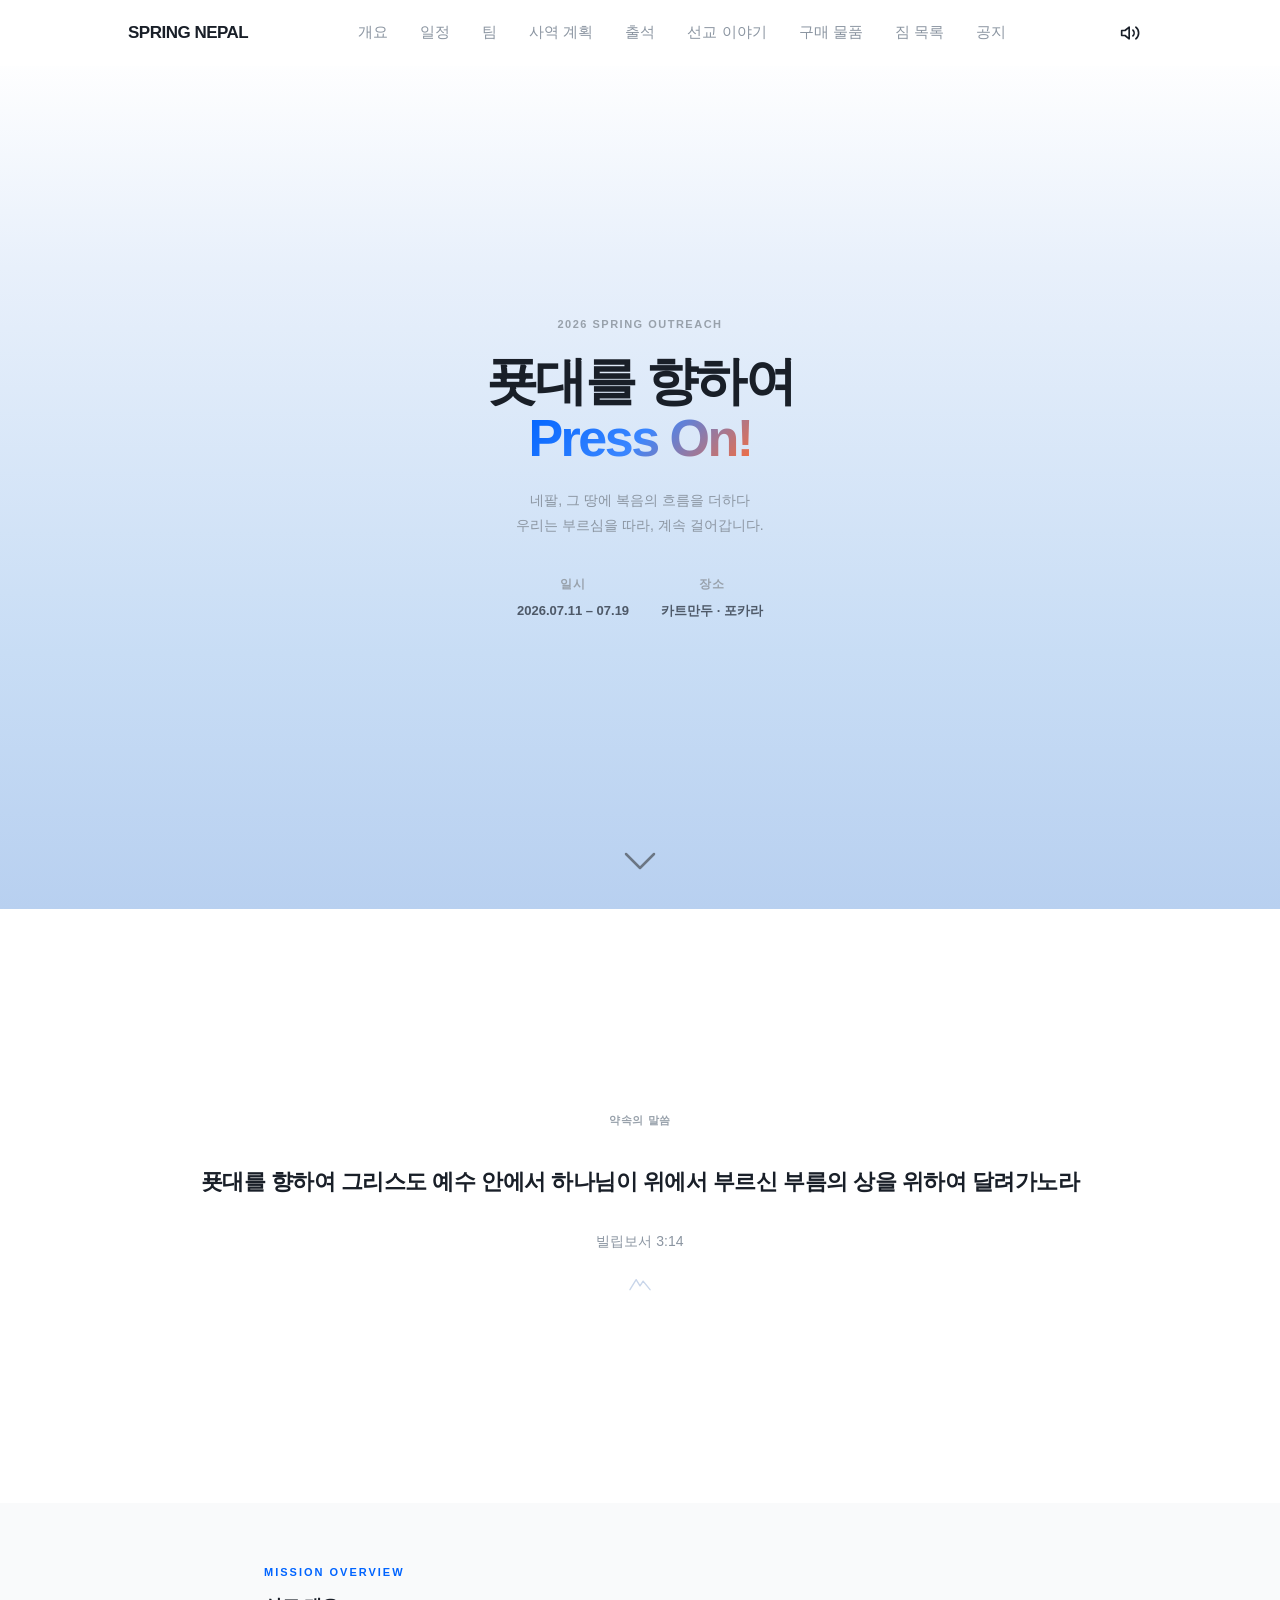
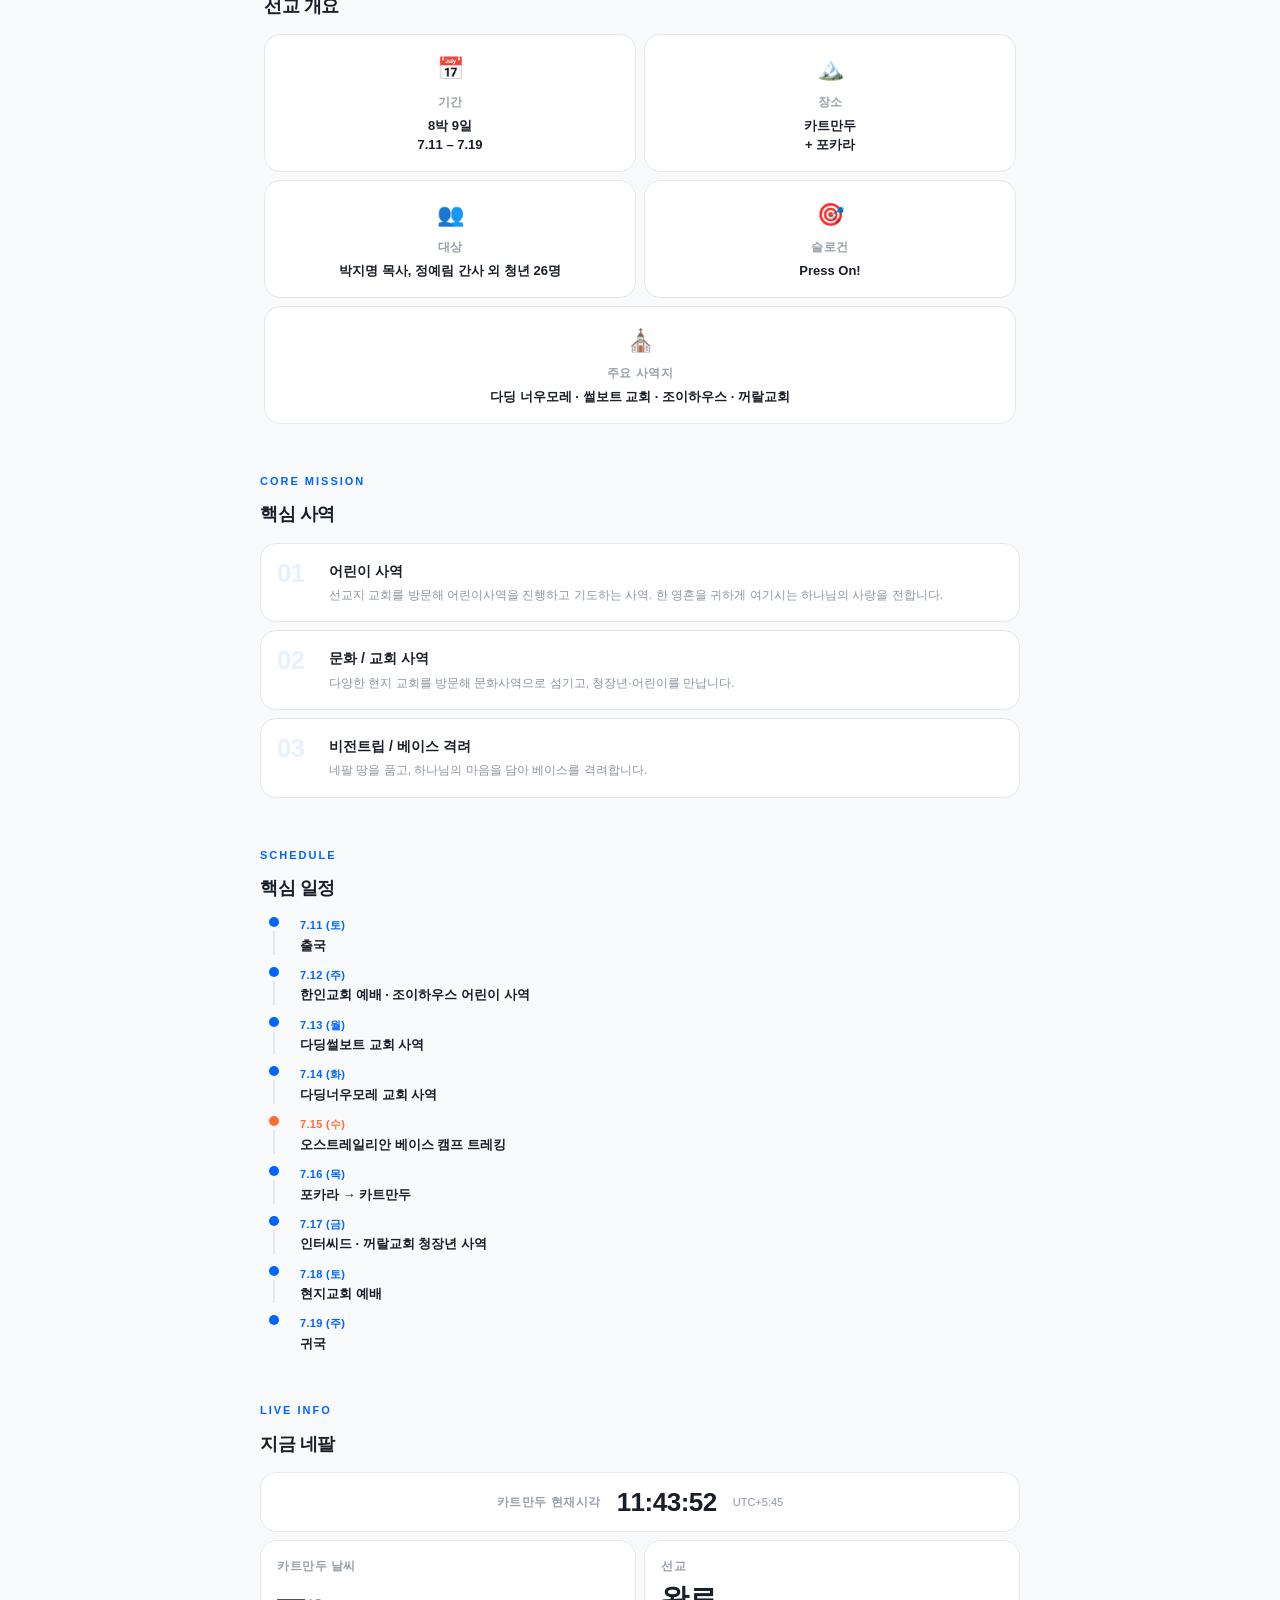
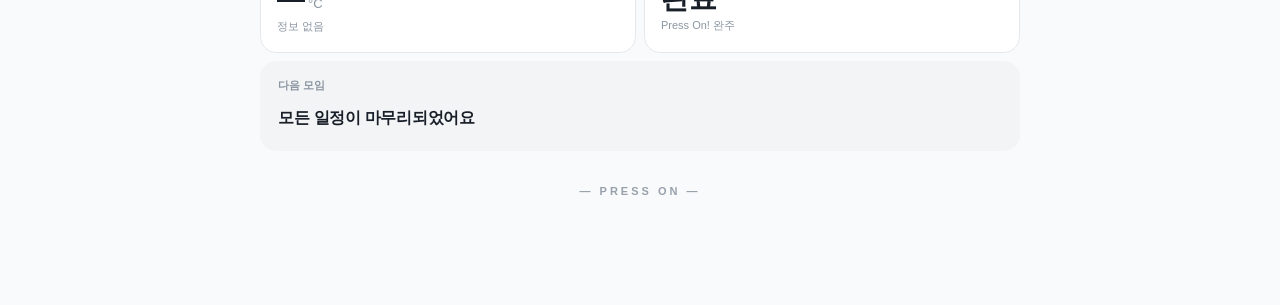
==== index.html @ 786c1e66 "update" ====
<!doctype html>
<html lang="ko">
  <head>
    <meta charset="UTF-8" />
    <meta
      name="viewport"
      content="width=device-width, initial-scale=1.0"
    />
    <title>SPRING NEPAL</title>

    <!-- 공유 미리보기 (Open Graph) -->
    <meta property="og:type" content="website" />
    <meta property="og:title" content="SPRING NEPAL" />
    <meta property="og:description" content="푯대를 향하여, Press On! · 2026 네팔 단기선교" />
    <meta property="og:url" content="https://presson-nepal.vercel.app/" />
    <meta property="og:image" content="https://presson-nepal.vercel.app/og-image.png" />
    <meta property="og:image:width" content="1200" />
    <meta property="og:image:height" content="630" />
    <meta property="og:locale" content="ko_KR" />
    <meta name="twitter:card" content="summary_large_image" />
    <meta name="twitter:image" content="https://presson-nepal.vercel.app/og-image.png" />
    <meta name="twitter:title" content="SPRING NEPAL" />
    <meta name="twitter:description" content="푯대를 향하여, Press On! · 2026 네팔 단기선교" />
    <meta name="description" content="2026 네팔 단기선교팀 SPRING NEPAL — 일정, 팀 구성, 사역계획, 출석, 기도편지" />
    <meta name="theme-color" content="#0064ff" />

    <!-- 파비콘 / 북마크 / 홈화면 아이콘 (PNG 통일) -->
    <link rel="icon" type="image/png" href="appicons/appicon-192.png" />
    <link rel="icon" type="image/png" sizes="192x192" href="appicons/appicon-192.png" />
    <link rel="icon" type="image/png" sizes="512x512" href="appicons/appicon-512.png" />
    <link rel="shortcut icon" type="image/png" href="appicons/appicon-192.png" />
    <link rel="apple-touch-icon" href="appicons/appicon-180.png" />
    <link rel="apple-touch-icon" sizes="180x180" href="appicons/appicon-180.png" />
    <link rel="apple-touch-icon" sizes="192x192" href="appicons/appicon-192.png" />
    <link rel="apple-touch-icon" sizes="512x512" href="appicons/appicon-512.png" />

    <!-- PWA -->
    <link rel="manifest" href="manifest.json" />
    <meta name="apple-mobile-web-app-capable" content="yes" />
    <meta name="apple-mobile-web-app-status-bar-style" content="default" />
    <meta name="apple-mobile-web-app-title" content="Press On" />

    <link rel="preconnect" href="https://cdn.jsdelivr.net" crossorigin />
    <link
      rel="stylesheet"
      crossorigin
      href="https://cdn.jsdelivr.net/gh/orioncactus/pretendard@v1.3.9/dist/web/static/pretendard-dynamic-subset.min.css"
    />
    <link rel="stylesheet" href="style.css" />
  </head>
  <body>
    <div class="nav-wrapper" id="navWrapper">
      <div class="nav-top">
        <div
          class="nav-top-left"
          onclick="showPage('home')"
          style="cursor: pointer"
        >
          <span class="nav-top-title">SPRING NEPAL</span>
        </div>
        <nav class="nav-links" aria-label="주 메뉴">
          <button class="drawer-item nav-link" data-page="overview">개요</button>
          <button class="drawer-item nav-link" data-page="schedule">일정</button>
          <button class="drawer-item nav-link" data-page="team">팀</button>
          <button class="drawer-item nav-link" data-page="plan">사역 계획</button>
          <button class="drawer-item nav-link" data-page="attendance">출석</button>
          <button class="drawer-item nav-link" data-page="story">선교 이야기</button>
          <button class="drawer-item nav-link" data-page="purchase">구매 물품</button>
          <button class="drawer-item nav-link" data-page="luggage">짐 목록</button>
          <button class="drawer-item nav-link" data-page="notice">공지</button>
        </nav>
        <div class="nav-top-right">
          <button
            class="bgm-btn"
            id="bgmBtn"
            onclick="toggleBgmPanel(event)"
            aria-label="네팔팀 주제가"
          >
            <svg class="bgm-icon-on" width="20" height="20" viewBox="0 0 24 24" fill="none" stroke="currentColor" stroke-width="2" stroke-linecap="round" stroke-linejoin="round">
              <path d="M11 5L6 9H2v6h4l5 4V5z"/>
              <path d="M15.5 8.5a5 5 0 010 7"/>
              <path d="M19 5a9 9 0 010 14"/>
            </svg>
          </button>
          <button
            class="hamburger-btn"
            id="hamburgerBtn"
            onclick="toggleMenu()"
            aria-label="메뉴"
          >
            <span></span><span></span><span></span>
          </button>
        </div>
        <div class="bgm-panel" id="bgmPanel" role="dialog" aria-label="네팔팀 주제가 플레이어">
          <div class="bgm-panel-info">
            <div class="bgm-panel-eyebrow">네팔팀 주제가<span class="bgm-eq" aria-hidden="true"><i></i><i></i><i></i><i></i></span></div>
            <div class="bgm-panel-title">은혜에 빚진 자 되어</div>
          </div>
          <div class="bgm-divider" aria-hidden="true"></div>
          <button class="bgm-pp" id="bgmPP" onclick="toggleBgmPlay(event)" aria-label="재생/일시정지">
            <svg class="bgm-pp-play" width="17" height="17" viewBox="0 0 24 24" fill="currentColor"><path d="M8 5v14l11-7z"/></svg>
            <svg class="bgm-pp-pause" width="17" height="17" viewBox="0 0 24 24" fill="currentColor"><path d="M6 5h4v14H6zm8 0h4v14h-4z"/></svg>
          </button>
        </div>
      </div>
      <audio id="bgmAudio" src="audio/bgm.mp3" loop preload="auto"></audio>
      <div class="nav-menu" id="navMenu">
        <div class="nav-menu-list">
          <button class="drawer-item" data-page="overview">개요</button>
          <button class="drawer-item" data-page="schedule">일정</button>
          <button class="drawer-item" data-page="team">팀</button>
          <button class="drawer-item" data-page="plan">사역 계획</button>
          <button class="drawer-item" data-page="attendance">출석</button>
          <button class="drawer-item" data-page="story">선교 이야기</button>
          <button class="drawer-item" data-page="purchase">구매 물품</button>
          <button class="drawer-item" data-page="luggage">짐 목록</button>
          <button class="drawer-item" data-page="notice">공지</button>
        </div>
      </div>
    </div>

    <div class="content-dim" id="contentDim" onclick="closeMenu()"></div>

    <main>
      <section class="page active" id="page-home">
        <div class="home-hero-full">
          <div class="hero-bg-circle hero-bg-1"></div>
          <div class="hero-bg-circle hero-bg-2"></div>
          <div class="hero-badge">2026 SPRING OUTREACH</div>
          <h1 class="hero-title">
            푯대를 향하여<br />
            <span class="hero-gradient">Press On!</span>
          </h1>
          <p class="hero-sub">
            네팔, 그 땅에 복음의 흐름을 더하다<br />
            우리는 부르심을 따라, 계속 걸어갑니다.
          </p>
          <div class="hero-meta-row">
            <div class="hero-meta-item">
              <span class="hero-meta-label">일시</span>
              <span class="hero-meta-val">2026.07.11 – 07.19</span>
            </div>
            <div class="hero-meta-item">
              <span class="hero-meta-label">장소</span>
              <span class="hero-meta-val">카트만두 · 포카라</span>
            </div>
          </div>
          <div class="hero-scroll-hint" onclick="scrollToScripture()">
            <svg width="32" height="18" viewBox="0 0 32 18" fill="none" xmlns="http://www.w3.org/2000/svg">
              <path d="M2 2L16 16L30 2" stroke="#6b7684" stroke-width="2.5" stroke-linecap="round" stroke-linejoin="round"/>
            </svg>
          </div>
        </div>

        <div class="scripture-hero-section" id="scripture-section">
          <span class="scripture-eyebrow">약속의 말씀</span>
          <div class="verse-card-lg" id="home-scripture">
            <div class="skeleton-block" style="height: 100px"></div>
          </div>
          <svg class="scripture-ridge" viewBox="0 0 32 22" aria-hidden="true"><path d="m3 19 8-13 5 8 4-6 9 11"/></svg>
        </div>

        <div class="reveal-container">
        <div class="wrap reveal-item" style="padding-top: 56px;">
            <span class="eyebrow">Mission Overview</span>
            <h2 class="card-section-title">선교 개요</h2>
            <div class="ov-grid" id="home-overview-grid">
              <div class="ov-card stagger-item">
                <div class="ov-ic">📅</div>
                <div class="ov-lb">기간</div>
                <div class="ov-val">8박 9일<br />7.11 – 7.19</div>
              </div>
              <div class="ov-card stagger-item">
                <div class="ov-ic">🏔️</div>
                <div class="ov-lb">장소</div>
                <div class="ov-val">카트만두<br />+ 포카라</div>
              </div>
              <div class="ov-card stagger-item">
                <div class="ov-ic">👥</div>
                <div class="ov-lb">대상</div>
                <div class="ov-val">
                  박지명 목사, 정예림 간사 외 청년 26명
                </div>
              </div>
              <div class="ov-card stagger-item">
                <div class="ov-ic">🎯</div>
                <div class="ov-lb">슬로건</div>
                <div class="ov-val">Press On!</div>
              </div>
              <div class="ov-card stagger-item" style="grid-column: 1/-1">
                <div class="ov-ic">⛪</div>
                <div class="ov-lb">주요 사역지</div>
                <div class="ov-val">
                  다딩 너우모레 · 썰보트 교회 · 조이하우스 · 꺼랄교회
                </div>
              </div>
            </div>
          </div>

          <div class="section reveal-item" style="padding: 0 20px;">
            <span class="eyebrow">Core Mission</span>
            <h2 class="card-section-title">핵심 사역</h2>
            <div class="ms-card">
              <div class="ms-num">01</div>
              <div>
                <div class="ms-title">어린이 사역</div>
                <div class="ms-desc">
                  선교지 교회를 방문해 어린이사역을 진행하고 기도하는 사역. 한
                  영혼을 귀하게 여기시는 하나님의 사랑을 전합니다.
                </div>
              </div>
            </div>
            <div class="ms-card">
              <div class="ms-num">02</div>
              <div>
                <div class="ms-title">문화 / 교회 사역</div>
                <div class="ms-desc">
                  다양한 현지 교회를 방문해 문화사역으로 섬기고, 청장년·어린이를
                  만납니다.
                </div>
              </div>
            </div>
            <div class="ms-card">
              <div class="ms-num">03</div>
              <div>
                <div class="ms-title">비전트립 / 베이스 격려</div>
                <div class="ms-desc">
                  네팔 땅을 품고, 하나님의 마음을 담아 베이스를 격려합니다.
                </div>
              </div>
            </div>
          </div>

          <div class="section reveal-item" style="padding: 0 20px;">
            <span class="eyebrow">Schedule</span>
            <h2 class="card-section-title">핵심 일정</h2>
            <div class="home-tl">
              <div class="htl-item">
                <div class="htl-left">
                  <div class="htl-dot"></div>
                  <div class="htl-line"></div>
                </div>
                <div>
                  <div class="htl-date">7.11 (토)</div>
                  <div class="htl-title">출국</div>
                </div>
              </div>
              <div class="htl-item">
                <div class="htl-left">
                  <div class="htl-dot"></div>
                  <div class="htl-line"></div>
                </div>
                <div>
                  <div class="htl-date">7.12 (주)</div>
                  <div class="htl-title">
                    한인교회 예배 · 조이하우스 어린이 사역
                  </div>
                </div>
              </div>
              <div class="htl-item">
                <div class="htl-left">
                  <div class="htl-dot"></div>
                  <div class="htl-line"></div>
                </div>
                <div>
                  <div class="htl-date">7.13 (월)</div>
                  <div class="htl-title">다딩썰보트 교회 사역</div>
                </div>
              </div>
              <div class="htl-item">
                <div class="htl-left">
                  <div class="htl-dot"></div>
                  <div class="htl-line"></div>
                </div>
                <div>
                  <div class="htl-date">7.14 (화)</div>
                  <div class="htl-title">다딩너우모레 교회 사역</div>
                </div>
              </div>
              <div class="htl-item">
                <div class="htl-left">
                  <div class="htl-dot1"></div>
                  <div class="htl-line"></div>
                </div>
                <div>
                  <div class="htl-date1">7.15 (수)</div>
                  <div class="htl-title">오스트레일리안 베이스 캠프 트레킹</div>
                </div>
              </div>
              <div class="htl-item">
                <div class="htl-left">
                  <div class="htl-dot"></div>
                  <div class="htl-line"></div>
                </div>
                <div>
                  <div class="htl-date">7.16 (목)</div>
                  <div class="htl-title">포카라 → 카트만두</div>
                </div>
              </div>
              <div class="htl-item">
                <div class="htl-left">
                  <div class="htl-dot"></div>
                  <div class="htl-line"></div>
                </div>
                <div>
                  <div class="htl-date">7.17 (금)</div>
                  <div class="htl-title">인터씨드 · 꺼랄교회 청장년 사역</div>
                </div>
              </div>
              <div class="htl-item">
                <div class="htl-left">
                  <div class="htl-dot"></div>
                  <div class="htl-line"></div>
                </div>
                <div>
                  <div class="htl-date">7.18 (토)</div>
                  <div class="htl-title">현지교회 예배</div>
                </div>
              </div>
              <div class="htl-item">
                <div class="htl-left"><div class="htl-dot"></div></div>
                <div>
                  <div class="htl-date">7.19 (주)</div>
                  <div class="htl-title">귀국</div>
                </div>
              </div>
            </div>
          </div>

          <div class="section reveal-item" style="margin-bottom: 0; padding: 0 20px;">
            <span class="eyebrow">Live Info</span>
            <h2 class="card-section-title">지금 네팔</h2>
            <div class="live-card live-card-full" style="margin-bottom: 8px; justify-content: center; gap: 16px;">
              <div class="live-label" style="margin-bottom: 0;">카트만두 현재시각</div>
              <div class="live-time" id="ktm-time">—</div>
              <div class="live-sub" style="margin-top: 0;">UTC+5:45</div>
            </div>
            <div class="live-row">
              <div class="live-card">
                <div class="live-label">카트만두 날씨</div>
                <div class="live-main">
                  <span class="live-val" id="w-temp">—</span>
                  <span class="live-unit">°C</span>
                </div>
                <div class="live-sub" id="w-desc">불러오는 중</div>
              </div>
              <div class="live-card">
                <div class="live-label" id="dday-label">출발까지</div>
                <div class="live-main">
                  <span class="live-val" id="dday-val">—</span>
                  <span class="live-unit" id="dday-unit">일</span>
                </div>
                <div class="live-sub" id="dday-sub">2026.07.11</div>
              </div>
            </div>
            <div class="next-meeting-card" id="next-meeting-card">
              <div class="next-meeting-label">다음 모임</div>
              <div class="next-meeting-list" id="next-meeting-list"></div>
            </div>
          </div>

          <div
            class="section"
            id="home-notice-section"
            style="display: none; margin-bottom: 0"
          >
            <span class="eyebrow">공지사항</span>
            <div id="home-notice-list"></div>
          </div>
        </div>
        </div><!-- /reveal-container -->
      </section>


      <section class="page" id="page-overview">
        <div class="wrap">
          <div style="margin-top: 24px; margin-bottom: 20px">
            <p class="page-title">우리가 걸어가는 길</p>
          </div>

          <div class="section" style="margin-top: 0">
            <span class="eyebrow">Mission</span>
            <h3 class="card-section-title">우리 팀의 존재 이유</h3>
            <div class="mission-card">
              <div class="mission-text">
                <p>
                  우리는 하나님께서 먼저 사랑하신 땅,
                  <span class="mission-highlight"><br />네팔</span>로 갑니다.
                </p>
                <p style="margin-top: 14px">
                  우리가 향하는 곳은 네팔이지만,<br />우리의 푯대는
                  <span class="mission-highlight">낮아지신 그리스도의 자리</span>입니다.
                </p>
                <p style="margin-top: 14px">
                  예배 위에 서서,<br />복음의 능력을 믿고,<br />우리의 유익보다
                  그들의 유익을 구하며,<br />부르신 길을 끝까지 걸어갑니다.
                </p>
                <p style="margin-top: 14px; font-weight: 900; font-size: 1.1em; color: #4338ca;">
                  Press On!
                </p>
              </div>
            </div>
          </div>

          <div class="section">
            <span class="eyebrow">Vision</span>
            <h3 class="card-section-title">우리 팀의 목표</h3>
            <div class="vision-grid">
              <div class="vision-card">
                <div class="vision-num">01</div>
                <div class="vision-txt">어떤 상황에서든 뜨겁게<br /> 예배한다</div>
              </div>
              <div class="vision-card">
                <div class="vision-num">02</div>
                <div class="vision-txt">기회가 주어질 때마다<br /> 복음을 전한다</div>
              </div>
              <div class="vision-card" style="grid-column: 1/-1">
                <div class="vision-num">03</div>
                <div class="vision-txt">한계를 뛰어넘어 사랑한다</div>
              </div>
            </div>
          </div>

          <div class="section">
            <span class="eyebrow">Value</span>
            <h3 class="card-section-title">우리 팀의 가치</h3>
            <p class="tap-hint">탭하세요 ›</p>
            <div class="card" style="margin-top: 10px">
              <div class="value-row" onclick="openNepal('N')">
                <div class="value-letter-box">N</div>
                <div>
                  <div class="value-word">New Creation</div>
                  <div class="value-desc">복음을 통해 새롭게 변화됨을 믿는다</div>
                  <div class="value-ref">고린도후서 5:17</div>
                </div>
              </div>
              <div class="value-row" onclick="openNepal('E')">
                <div class="value-letter-box">E</div>
                <div>
                  <div class="value-word">Evangelism</div>
                  <div class="value-desc">복음을 전하는 게 선교의 사명이다</div>
                  <div class="value-ref">마가복음 16:15</div>
                </div>
              </div>
              <div class="value-row" onclick="openNepal('P')">
                <div class="value-letter-box">P</div>
                <div>
                  <div class="value-word">Passion for Worship</div>
                  <div class="value-desc">더 순전한 마음을 구하며 예배한다</div>
                  <div class="value-ref">요한복음 4:23-24</div>
                </div>
              </div>
              <div class="value-row" onclick="openNepal('A')">
                <div class="value-letter-box">A</div>
                <div>
                  <div class="value-word">Agape</div>
                  <div class="value-desc">하나님의 사랑 안에 거한다</div>
                  <div class="value-ref">요한복음 15:9</div>
                </div>
              </div>
              <div class="value-row" style="border-bottom: none; padding-bottom: 0" onclick="openNepal('L')">
                <div class="value-letter-box">L</div>
                <div>
                  <div class="value-word">Love and Serve</div>
                  <div class="value-desc">혼자가 아니라 팀이 함께 지어져 간다</div>
                  <div class="value-ref">에베소서 2:22</div>
                </div>
              </div>
            </div>
          </div>

          <div class="section">
            <span class="eyebrow">Attitude</span>
            <h3 class="card-section-title">우리 팀의 태도</h3>
            <div class="card">
              <ul class="ac-list">
                <li><span class="num">1</span>치밀하게 계획한다</li>
                <li><span class="num">2</span>흐름과 디테일을 끝까지 고민한다</li>
                <li><span class="num">3</span>방식과 결과가 복음에 부합한지 점검한다</li>
                <li><span class="num">4</span>그 무엇보다 사람을 소중히 여긴다</li>
                <li><span class="num">5</span>그리고 연약한 지체를 보호한다</li>
              </ul>
            </div>
          </div>

          <div class="section" style="margin-bottom: 0">
            <span class="eyebrow">Culture</span>
            <h3 class="card-section-title">우리 팀의 문화</h3>
            <div class="card">
              <p style="font-size: 14px; color: var(--t2); line-height: 1.75">
                각 팀과 생활조는 이 세 가지 문화를 적극적으로 적용하며 우리 팀에
                접촉하는 모든 이들에게 하나님의 은혜가 생생하게 경험되도록
                합니다.
              </p>
              <div style="display: flex; gap: 8px; margin-top: 14px; flex-wrap: wrap;">
                <span class="pill pill-blue">은혜</span>
                <span class="pill pill-green">재미</span>
                <span class="pill pill-orange">감동</span>
              </div>
            </div>
          </div>
        </div>
      </section>


      <section class="page" id="page-schedule">
        <div class="wrap">
          <p class="page-title">일정</p>
          <div class="sub-tab-nav">
            <button class="sub-tab-btn active" data-sub="korea">
              모임 일정
            </button>
            <button class="sub-tab-btn" data-sub="nepal">현지 일정</button>
          </div>

          <div class="sub-page active" id="sub-korea">
            <div id="schedule-list">
              <div class="skeleton-block" style="height: 72px; margin-bottom: 8px"></div>
              <div class="skeleton-block" style="height: 72px; margin-bottom: 8px"></div>
              <div class="skeleton-block" style="height: 72px"></div>
            </div>
            <div class="section" id="after-section" style="display: none">
              <div id="after-list"></div>
            </div>
          </div>

          <div class="sub-page" id="sub-nepal">
            <button class="map-entry" id="map-entry-btn" onclick="toggleNepalMap()">
              <span class="map-entry-thumb">
                <span class="map-entry-pin"><svg class="svgi" viewBox="0 0 24 24"><path d="M20 10c0 6-8 12-8 12s-8-6-8-12a8 8 0 0 1 16 0Z"/><circle cx="12" cy="10" r="3"/></svg></span>
              </span>
              <span class="map-entry-tx">
                <span class="map-entry-t1">사역지 지도 보기</span>
                <span class="map-entry-t2">카트만두 · 포카라 사역지 위치</span>
              </span>
              <span class="map-entry-chev"><svg class="svgi" viewBox="0 0 24 24"><path d="m9 18 6-6-6-6"/></svg></span>
            </button>
            <div class="nepal-map" id="nepal-map" hidden></div>
            <div style="padding-top: 4px">
              <div class="sch-mon-h"><span>7월</span></div>

                            <div class="sch-item sch-acc" onclick="toggleNepalDay(0)">
                <div class="sch-item-top">
                  <div class="sch-date">
                    <div class="sch-day">11</div>
                    <div class="sch-wd">토</div>
                  </div>
                  <div class="sch-divider"></div>
                  <div class="sch-content">
                    <div class="sch-title">한국 출발</div>
                    <div class="sch-detail">인천 → 카트만두</div>
                    <div class="sch-badges"><span class="pill pill-yellow">이동</span></div>
                  </div>
                  <span class="sch-chevron" id="nchev-0"><svg class="svgi" viewBox="0 0 24 24"><path d="m6 9 6 6 6-6"/></svg></span>
                </div>
                <div class="sch-accordion" id="nday-0"><div class="sch-time-block">
                    <div class="sch-time-row"><span class="sch-time">22:30</span><span class="sch-time-content">네팔 도착</span></div>
                    <div class="sch-flight">
                      <div class="sch-flight-label"><svg class="svgi" viewBox="0 0 24 24"><path d="M17.8 19.2 16 11l3.5-3.5C21 6 21.5 4 21 3c-1-.5-3 0-4.5 1.5L13 8 4.8 6.2c-.5-.1-.9.1-1.1.5l-.3.5c-.2.5-.1 1 .3 1.3L9 12l-2 3H4l-1 1 3 2 2 3 1-1v-3l3-2 3.5 5.3c.3.4.8.5 1.3.3l.5-.2c.4-.3.6-.7.5-1.2z"/></svg> 항공편</div>
                      <div>
                        <div class="sch-flight-top"><span class="sch-flight-name">CZ338</span><span class="sch-flight-dur">약 3시간 55분</span></div>
                        <div class="sch-flight-route"><span class="sch-flight-time">15:15</span> 인천 <span class="ar">→</span> <span class="sch-flight-time">18:10</span> 광저우</div>
                      </div>
                      <div class="sch-flight-layover"><span class="lay-hr"></span><span class="lay-txt">광저우 경유 · 1시간 45분 대기</span><span class="lay-hr"></span></div>
                      <div>
                        <div class="sch-flight-top"><span class="sch-flight-name">CZ3067</span><span class="sch-flight-dur">약 4시간 50분</span></div>
                        <div class="sch-flight-route"><span class="sch-flight-time">19:55</span> 광저우 <span class="ar">→</span> <span class="sch-flight-time">22:30</span> 카트만두</div>
                      </div>
                    </div>
                  </div></div>
              </div>

                            <div class="sch-item sch-acc" onclick="toggleNepalDay(1)">
                <div class="sch-item-top">
                  <div class="sch-date">
                    <div class="sch-day">12</div>
                    <div class="sch-wd">주</div>
                  </div>
                  <div class="sch-divider"></div>
                  <div class="sch-content">
                    <div class="sch-title">한인교회 예배 · 조이하우스 사역</div>
                    <div class="sch-detail">카트만두</div>
                    <div class="sch-badges"><span class="pill pill-blue">예배</span><span class="pill pill-green">사역</span></div>
                  </div>
                  <span class="sch-chevron" id="nchev-1"><svg class="svgi" viewBox="0 0 24 24"><path d="m6 9 6 6 6-6"/></svg></span>
                </div>
                <div class="sch-accordion" id="nday-1"><div class="sch-time-block">
                    <div class="sch-time-row"><span class="sch-time">07:00</span><span class="sch-time-content">아침식사</span></div>
                    <div class="sch-time-row"><span class="sch-time">08:00</span><span class="sch-time-content">한인교회 예배</span></div>
                    <div class="sch-time-row"><span class="sch-time">12:00</span><span class="sch-time-content">점심식사</span></div>
                    <div class="sch-time-row"><span class="sch-time">14:00</span><span class="sch-time-content">조이하우스 어린이 사역<br>(두 팀으로 나눠서)</span></div>
                    <div class="sch-time-row"><span class="sch-time">19:00</span><span class="sch-time-content">저녁식사</span></div>
                  </div></div>
              </div>

                            <div class="sch-item sch-acc" onclick="toggleNepalDay(2)">
                <div class="sch-item-top">
                  <div class="sch-date">
                    <div class="sch-day">13</div>
                    <div class="sch-wd">월</div>
                  </div>
                  <div class="sch-divider"></div>
                  <div class="sch-content">
                    <div class="sch-title">다딩 썰보트 교회 사역</div>
                    <div class="sch-detail">카트만두 → 다딩</div>
                    <div class="sch-badges"><span class="pill pill-green">사역</span><span class="pill pill-yellow">이동</span></div>
                  </div>
                  <span class="sch-chevron" id="nchev-2"><svg class="svgi" viewBox="0 0 24 24"><path d="m6 9 6 6 6-6"/></svg></span>
                </div>
                <div class="sch-accordion" id="nday-2"><div class="sch-time-block">
                    <div class="sch-time-row"><span class="sch-time">07:00</span><span class="sch-time-content">아침식사</span></div>
                    <div class="sch-time-row"><span class="sch-time">08:00</span><span class="sch-time-content">다딩 썰보트 교회 방문 (오전)</span></div>
                    <div class="sch-time-row"><span class="sch-time">12:00</span><span class="sch-time-content">점심식사</span></div>
                    <div class="sch-time-row"><span class="sch-time">14:00</span><span class="sch-time-content">다딩 썰보트 교회 방문 (오후)</span></div>
                    <div class="sch-time-row"><span class="sch-time">19:00</span><span class="sch-time-content">저녁식사</span></div>
                  </div></div>
              </div>

                            <div class="sch-item sch-acc" onclick="toggleNepalDay(3)">
                <div class="sch-item-top">
                  <div class="sch-date">
                    <div class="sch-day">14</div>
                    <div class="sch-wd">화</div>
                  </div>
                  <div class="sch-divider"></div>
                  <div class="sch-content">
                    <div class="sch-title">다딩 너우모레 교회 사역</div>
                    <div class="sch-detail">다딩 → 포카라</div>
                    <div class="sch-badges"><span class="pill pill-green">사역</span><span class="pill pill-yellow">이동</span></div>
                  </div>
                  <span class="sch-chevron" id="nchev-3"><svg class="svgi" viewBox="0 0 24 24"><path d="m6 9 6 6 6-6"/></svg></span>
                </div>
                <div class="sch-accordion" id="nday-3"><div class="sch-time-block">
                    <div class="sch-time-row"><span class="sch-time">07:00</span><span class="sch-time-content">아침식사</span></div>
                    <div class="sch-time-row"><span class="sch-time">08:00</span><span class="sch-time-content">다딩 너우모레 교회 방문</span></div>
                    <div class="sch-time-row"><span class="sch-time">12:00</span><span class="sch-time-content">점심식사</span></div>
                    <div class="sch-time-row"><span class="sch-time">14:00</span><span class="sch-time-content">포카라로 이동</span></div>
                    <div class="sch-time-row"><span class="sch-time">19:00</span><span class="sch-time-content">저녁식사</span></div>
                  </div></div>
              </div>

                            <div class="sch-item sch-acc" onclick="toggleNepalDay(4)">
                <div class="sch-item-top">
                  <div class="sch-date">
                    <div class="sch-day">15</div>
                    <div class="sch-wd">수</div>
                  </div>
                  <div class="sch-divider"></div>
                  <div class="sch-content">
                    <div class="sch-title">오스트레일리안 베이스 캠프 트레킹</div>
                    <div class="sch-detail">예배</div>
                    <div class="sch-badges"><span class="pill pill-purple">예배</span></div>
                  </div>
                  <span class="sch-chevron" id="nchev-4"><svg class="svgi" viewBox="0 0 24 24"><path d="m6 9 6 6 6-6"/></svg></span>
                </div>
                <div class="sch-accordion" id="nday-4"><div class="sch-time-block">
                    <div class="sch-time-row"><span class="sch-time">07:00</span><span class="sch-time-content">아침식사</span></div>
                    <div class="sch-time-row"><span class="sch-time">08:00</span><span class="sch-time-content">오스트레일리안 베이스 캠프 트레킹</span></div>
                    <div class="sch-time-row"><span class="sch-time">12:00</span><span class="sch-time-content">점심식사</span></div>
                    <div class="sch-time-row"><span class="sch-time">14:00</span><span class="sch-time-content">베이스 캠프 · 예배</span></div>
                    <div class="sch-time-row"><span class="sch-time">19:00</span><span class="sch-time-content">저녁식사</span></div>
                  </div></div>
              </div>

                            <div class="sch-item sch-acc" onclick="toggleNepalDay(5)">
                <div class="sch-item-top">
                  <div class="sch-date">
                    <div class="sch-day">16</div>
                    <div class="sch-wd">목</div>
                  </div>
                  <div class="sch-divider"></div>
                  <div class="sch-content">
                    <div class="sch-title">포카라 → 카트만두</div>
                    <div class="sch-detail">이동일</div>
                    <div class="sch-badges"><span class="pill pill-yellow">이동</span></div>
                  </div>
                  <span class="sch-chevron" id="nchev-5"><svg class="svgi" viewBox="0 0 24 24"><path d="m6 9 6 6 6-6"/></svg></span>
                </div>
                <div class="sch-accordion" id="nday-5"><div class="sch-time-block">
                    <div class="sch-time-row"><span class="sch-time">07:00</span><span class="sch-time-content">아침식사</span></div>
                    <div class="sch-time-row"><span class="sch-time">08:00</span><span class="sch-time-content">포카라 → 카트만두 이동</span></div>
                    <div class="sch-time-row"><span class="sch-time">19:00</span><span class="sch-time-content">저녁식사</span></div>
                  </div></div>
              </div>

                            <div class="sch-item sch-acc" onclick="toggleNepalDay(6)">
                <div class="sch-item-top">
                  <div class="sch-date">
                    <div class="sch-day">17</div>
                    <div class="sch-wd">금</div>
                  </div>
                  <div class="sch-divider"></div>
                  <div class="sch-content">
                    <div class="sch-title">꺼랄교회 청장년 사역</div>
                    <div class="sch-detail">파슈파티나트 · 쿠마리 사원</div>
                    <div class="sch-badges"><span class="pill pill-green">사역</span></div>
                  </div>
                  <span class="sch-chevron" id="nchev-6"><svg class="svgi" viewBox="0 0 24 24"><path d="m6 9 6 6 6-6"/></svg></span>
                </div>
                <div class="sch-accordion" id="nday-6"><div class="sch-time-block">
                    <div class="sch-time-row"><span class="sch-time">07:00</span><span class="sch-time-content">아침식사</span></div>
                    <div class="sch-time-row"><span class="sch-time">08:00</span><span class="sch-time-content">파슈파티나트 사원 · 쿠마리 사원</span></div>
                    <div class="sch-time-row"><span class="sch-time">12:00</span><span class="sch-time-content">점심식사</span></div>
                    <div class="sch-time-row"><span class="sch-time">14:00</span><span class="sch-time-content">꺼랄 교회 청장년 사역</span></div>
                    <div class="sch-time-row"><span class="sch-time">19:00</span><span class="sch-time-content">저녁식사</span></div>
                  </div></div>
              </div>

                            <div class="sch-item sch-acc" onclick="toggleNepalDay(7)">
                <div class="sch-item-top">
                  <div class="sch-date">
                    <div class="sch-day">18</div>
                    <div class="sch-wd">토</div>
                  </div>
                  <div class="sch-divider"></div>
                  <div class="sch-content">
                    <div class="sch-title">현지교회 예배 · 네팔 출발</div>
                    <div class="sch-detail">예배 후 공항으로</div>
                    <div class="sch-badges"><span class="pill pill-blue">예배</span><span class="pill pill-yellow">이동</span></div>
                  </div>
                  <span class="sch-chevron" id="nchev-7"><svg class="svgi" viewBox="0 0 24 24"><path d="m6 9 6 6 6-6"/></svg></span>
                </div>
                <div class="sch-accordion" id="nday-7"><div class="sch-time-block">
                    <div class="sch-time-row"><span class="sch-time">07:00</span><span class="sch-time-content">아침식사</span></div>
                    <div class="sch-time-row"><span class="sch-time">08:00</span><span class="sch-time-content">현지교회 예배</span></div>
                    <div class="sch-time-row"><span class="sch-time">12:00</span><span class="sch-time-content">점심식사</span></div>
                    <div class="sch-time-row"><span class="sch-time">14:00</span><span class="sch-time-content">기념품 쇼핑</span></div>
                  </div></div>
              </div>

                            <div class="sch-item sch-acc" onclick="toggleNepalDay(8)">
                <div class="sch-item-top">
                  <div class="sch-date">
                    <div class="sch-day">19</div>
                    <div class="sch-wd">주</div>
                  </div>
                  <div class="sch-divider"></div>
                  <div class="sch-content">
                    <div class="sch-title">한국 도착</div>
                    <div class="sch-detail">카트만두 → 인천</div>
                    <div class="sch-badges"><span class="pill pill-yellow">이동</span></div>
                  </div>
                  <span class="sch-chevron" id="nchev-8"><svg class="svgi" viewBox="0 0 24 24"><path d="m6 9 6 6 6-6"/></svg></span>
                </div>
                <div class="sch-accordion" id="nday-8"><div class="sch-time-block">
                    <div class="sch-time-row"><span class="sch-time">13:55</span><span class="sch-time-content">인천 도착</span></div>
                    <div class="sch-flight">
                      <div class="sch-flight-label"><svg class="svgi" viewBox="0 0 24 24"><path d="M17.8 19.2 16 11l3.5-3.5C21 6 21.5 4 21 3c-1-.5-3 0-4.5 1.5L13 8 4.8 6.2c-.5-.1-.9.1-1.1.5l-.3.5c-.2.5-.1 1 .3 1.3L9 12l-2 3H4l-1 1 3 2 2 3 1-1v-3l3-2 3.5 5.3c.3.4.8.5 1.3.3l.5-.2c.4-.3.6-.7.5-1.2z"/></svg> 항공편 (18일 밤 출발)</div>
                      <div>
                        <div class="sch-flight-top"><span class="sch-flight-name">CZ3068</span><span class="sch-flight-dur">약 4시간 35분</span></div>
                        <div class="sch-flight-route"><span class="sch-flight-time">23:30</span> 카트만두 <span class="ar">→</span> <span class="sch-flight-time">06:20</span> 광저우</div>
                      </div>
                      <div class="sch-flight-layover"><span class="lay-hr"></span><span class="lay-txt">광저우 경유 · 3시간 15분 대기</span><span class="lay-hr"></span></div>
                      <div>
                        <div class="sch-flight-top"><span class="sch-flight-name">CZ337</span><span class="sch-flight-dur">약 3시간 20분</span></div>
                        <div class="sch-flight-route"><span class="sch-flight-time">09:35</span> 광저우 <span class="ar">→</span> <span class="sch-flight-time">13:55</span> 인천</div>
                      </div>
                    </div>
                  </div></div>
              </div>

            </div>
          </div>
        </div>
      </section>

      <section class="page" id="page-team">
        <div class="wrap">
          <p class="page-title">팀 구성</p>
          <div id="team-content">
            <div
              class="skeleton-block"
              style="height: 160px; margin-bottom: 16px"
            ></div>
            <div
              class="skeleton-block"
              style="height: 200px; margin-bottom: 16px"
            ></div>
            <div class="skeleton-block" style="height: 160px"></div>
          </div>
        </div>
      </section>

      <section class="page" id="page-plan">
        <div class="wrap">
          <p class="page-title">사역 계획</p>
          <div id="plan-list">
            <div class="skeleton-block" style="height: 56px; margin-bottom: 10px; border-radius: 16px"></div>
            <div class="skeleton-block" style="height: 56px; margin-bottom: 10px; border-radius: 16px"></div>
            <div class="skeleton-block" style="height: 56px; margin-bottom: 10px; border-radius: 16px"></div>
            <div class="skeleton-block" style="height: 56px; margin-bottom: 10px; border-radius: 16px"></div>
            <div class="skeleton-block" style="height: 56px; margin-bottom: 10px; border-radius: 16px"></div>
            <div class="skeleton-block" style="height: 56px; border-radius: 16px"></div>
          </div>
          <div class="refresh-footer">
            <button class="refresh-btn" onclick="refreshData('plan')">
              <span class="refresh-icon"><svg class="svgi" viewBox="0 0 24 24"><path d="M3 12a9 9 0 0 1 15-6.7L21 8"/><path d="M21 3v5h-5"/><path d="M21 12a9 9 0 0 1-15 6.7L3 16"/><path d="M3 21v-5h5"/></svg></span>
              <span class="refresh-text" id="plan-refresh-text">방금 업데이트됨</span>
            </button>
          </div>
        </div>
      </section>

      <section class="page" id="page-attendance">
        <div class="wrap">
          <p class="page-title">출석 현황</p>
          <div class="att-stats" id="att-stats">
            <div class="att-stat">
              <div class="att-stat-val" id="att-total">—</div>
              <div class="att-stat-label">전체 인원</div>
            </div>
            <div class="att-stat">
              <div class="att-stat-val" id="att-rate">—</div>
              <div class="att-stat-label">평균 출석률</div>
            </div>
            <div class="att-stat">
              <div class="att-stat-val" id="att-count">—</div>
              <div class="att-stat-label">남은 모임</div>
            </div>
          </div>
          <div id="att-content">
            <div class="skeleton-block" style="height: 50px; margin-bottom: 8px; border-radius: 16px"></div>
            <div class="skeleton-block" style="height: 50px; margin-bottom: 8px; border-radius: 16px"></div>
            <div class="skeleton-block" style="height: 50px; margin-bottom: 8px; border-radius: 16px"></div>
            <div class="skeleton-block" style="height: 50px; margin-bottom: 8px; border-radius: 16px"></div>
            <div class="skeleton-block" style="height: 50px; margin-bottom: 8px; border-radius: 16px"></div>
            <div class="skeleton-block" style="height: 50px; border-radius: 16px"></div>
          </div>
          <div class="refresh-footer">
            <button class="refresh-btn" onclick="refreshData('attendance')">
              <span class="refresh-icon"><svg class="svgi" viewBox="0 0 24 24"><path d="M3 12a9 9 0 0 1 15-6.7L21 8"/><path d="M21 3v5h-5"/><path d="M21 12a9 9 0 0 1-15 6.7L3 16"/><path d="M3 21v-5h5"/></svg></span>
              <span class="refresh-text" id="attendance-refresh-text">방금 업데이트됨</span>
            </button>
          </div>
        </div>
      </section>

      <section class="page" id="page-story">
        <div class="wrap">
          <p class="page-title">선교 이야기</p>

          <div class="section-label">네팔 보고 영상</div>
          <div class="story-video-wrap" id="video-placeholder" onclick="loadVideo('Go3qHZosLuY', 'video-placeholder')">
            <img src="https://img.youtube.com/vi/Go3qHZosLuY/hqdefault.jpg"
                 alt="네팔 보고 영상 썸네일"
                 class="video-thumb"
                 loading="lazy" />
            <div class="video-play-btn">
              <svg width="68" height="48" viewBox="0 0 68 48">
                <path d="M66.52,7.74c-0.78-2.93-2.49-5.41-5.42-6.19C55.79,.13,34,0,34,0S12.21,.13,6.9,1.55 C3.97,2.33,2.27,4.81,1.48,7.74C0.06,13.05,0,24,0,24s0.06,10.95,1.48,16.26c0.78,2.93,2.49,5.41,5.42,6.19 C12.21,47.87,34,48,34,48s21.79-0.13,27.1-1.55c2.93-0.78,4.64-3.26,5.42-6.19C67.94,34.95,68,24,68,24S67.94,13.05,66.52,7.74z"
                      fill="#f00"/>
                <polygon points="45,24 27,14 27,34" fill="#fff"/>
              </svg>
            </div>
          </div>
          <div class="section-label" style="margin-top: 22px;">네팔 선교 영상</div>
          <div class="story-video-wrap" id="video-placeholder-2" onclick="loadVideo('MbELtwR-ueQ', 'video-placeholder-2')">
            <img src="https://img.youtube.com/vi/MbELtwR-ueQ/hqdefault.jpg"
                 alt="네팔 선교 영상 썸네일"
                 class="video-thumb"
                 loading="lazy" />
            <div class="video-play-btn">
              <svg width="68" height="48" viewBox="0 0 68 48">
                <path d="M66.52,7.74c-0.78-2.93-2.49-5.41-5.42-6.19C55.79,.13,34,0,34,0S12.21,.13,6.9,1.55 C3.97,2.33,2.27,4.81,1.48,7.74C0.06,13.05,0,24,0,24s0.06,10.95,1.48,16.26c0.78,2.93,2.49,5.41,5.42,6.19 C12.21,47.87,34,48,34,48s21.79-0.13,27.1-1.55c2.93-0.78,4.64-3.26,5.42-6.19C67.94,34.95,68,24,68,24S67.94,13.05,66.52,7.74z"
                      fill="#f00"/>
                <polygon points="45,24 27,14 27,34" fill="#fff"/>
              </svg>
            </div>
          </div>

          <div class="section">
            <div class="section-label">김경순 선교사님 기도편지</div>

            <div class="story-card">
              <div class="story-hd" onclick="toggleStory(5)">
                <div class="story-meta">
                  <span class="story-num">69번째</span>
                  <span class="story-date">2026년 5월 23일</span>
                </div>
                <div class="story-summary">
                  새 정부의 변화, 학생비자, 2차 바나바 훈련
                </div>
                <span class="plan-arrow" id="story-arrow-5"><svg class="svgi" viewBox="0 0 24 24"><path d="m6 9 6 6 6-6"/></svg></span>
              </div>
              <div class="story-bd" id="story-bd-5">
                <button class="letter-img-btn" onclick="openLetterImg('letters/letter-69.png')">
                  <svg class="svgi" viewBox="0 0 24 24"><path d="M14.5 4h-5L7 7H4a2 2 0 0 0-2 2v9a2 2 0 0 0 2 2h16a2 2 0 0 0 2-2V9a2 2 0 0 0-2-2h-3l-2.5-3z"/><circle cx="12" cy="13" r="3"/></svg> 원문 이미지 보기
                </button>
                <p>
                  자이머시(예수 승리)! 네팔에서 주님의 이름으로 문안드립니다. 신록이 우거지는 오월이 지나가고 있습니다. 네팔은 새로운 정부가 일을 시작하면서 그동안과는 많은 것들이 바뀌고 있습니다. 그동안은 뇌물을 주면 쉽게 해결되었던 일들이 법을 지키는 네팔로 바뀌고 있습니다. 네팔에 살면서 긴장이 되는 때는 비자를 받을 때입니다. 이번에도 예외는 없었습니다. 필요한 서류를 갖추어 이미그레이션에 방문하셨는데 집에 방문하여 인터뷰를 진행한 후에 비자를 주겠다고 관광비자 15일을 먼저 받으라고 했습니다. 관광비자를 받고 기다리던 중 직원 2명이 제가 사는 집에 방문하여 30분 정도 인터뷰를 진행하고 돌아갔습니다. 그리고 인터뷰가 부족했다며 2번째 방문하여 추가 인터뷰를 진행하고 학생비자를 받았습니다. 비자를 받는 것을 위해서, 기도해주셔서 감사드립니다.
                </p>
                <p>
                  새로운 정부에 새로운 방식은 많은 것에서 변화가 시작되었습니다. 그 차갑고 무거운 시간을 보내면서도 소망을 가졌던 것은 네팔이 조금씩 바뀌고 있다는 것에 대한 기대감이 생겼기 때문입니다. 경험이 없는 젊은이들이 정치하는 데서 오는 어색함과 불편함이 네팔에 가득하지만, 부정부패를 척결하겠다는 명확한 목적을 가지고 일하는 모습은 젊은이들에게는 호응을, 어른들에게는 불만과 불평을 듣는 형태로 나타나고 있습니다.
                </p>
                <p>
                  네팔은 교통 신호등이 없었던 나라였습니다. 최근에 교통 신호등을 만들면서 교육이 필요하게 되었습니다. 카트만두에 사는 사람들은 조금씩 따라가고 있지만, 시골에서 올라온 사람들은 아무렇지 않게 길을 가로질러 갑니다. 경찰이 호루라기를 불면 길을 건너던 사람은 영문을 모른 채 발걸음을 멈춥니다. 차가 지나가는 길을 건너는 것이 당연했던 이들에게 신호등을 만들고, 파란불은 사람들이 빨간불은 차가 지나가는 것이라는 교육이 이루어지는 나라가 지금의 네팔입니다. 조금씩 발전하는 네팔을 위해서 기도 부탁드립니다.
                </p>
                <p>
                  2차 바나바 훈련을 진행했습니다. 1차보다는 적은 훈련생들이 참석하였습니다. 디모데 목사가 이런 이야기를 해주었습니다. 직장이 없어서 바나바 훈련에 왔던 젊은 리더들이 훈련을 받던 중 직장이 생겨서 마치지 못하는 경우가 있다고 했습니다. 훈련을 마치지 못하는 것은 아쉽지만 애타게 기도하던 직장을 얻어 직장 생활을 시작하는 이들을 축복해주었습니다.
                </p>
                <p>
                  바나바 훈련은 지방에 교회 목회자들, 지도자들, 리더들이 교육에 참석하여 훈련을 받습니다. 어느새 4년 차 훈련을 진행하면서 저를 포함한 6명의 목회자들과 1명의 리더가 강의하면서 진행하고 있습니다. 이번 훈련은 선교여행을 결정하는데 어려움이 있었습니다. 재정이 많이 부족하여 머낭으로 결정하였다가, 다시 시킴으로 변경하였습니다. 오랜 시간 기도하며 장소를 변경하는 진지한 모습을 보며 하나님이 재정을 넉넉히 채워주시도록 기도했습니다. 기도 부탁드립니다.
                </p>
                <div class="story-prayer">
                  <div class="story-prayer-title">🙏 함께 기도해주세요</div>
                  <ul>
                    <li>네팔 성경통독 운동 본부 사역을 위해서</li>
                    <li>아침 학교에서 공부하는 아이들이 예수님을 믿을 수 있도록</li>
                    <li>네팔에 하나님이 기뻐하시는 교회로 성장하도록</li>
                    <li>네팔 교회들이 성경을 읽고 묵상하는 삶을 살도록</li>
                    <li>2026년 바나바 훈련 선교여행 경비가 채워지도록</li>
                  </ul>
                </div>
              </div>
            </div>

            <div class="story-card">
              <div class="story-hd" onclick="toggleStory(0)">
                <div class="story-meta">
                  <span class="story-num">68번째</span>
                  <span class="story-date">2026년 4월 23일</span>
                </div>
                <div class="story-summary">
                  네팔 새 정부 출범, 바나바 훈련 10주년
                </div>
                <span class="plan-arrow" id="story-arrow-0"><svg class="svgi" viewBox="0 0 24 24"><path d="m6 9 6 6 6-6"/></svg></span>
              </div>
              <div class="story-bd" id="story-bd-0">
                <button class="letter-img-btn" onclick="openLetterImg('letters/letter-68.png')">
                  <svg class="svgi" viewBox="0 0 24 24"><path d="M14.5 4h-5L7 7H4a2 2 0 0 0-2 2v9a2 2 0 0 0 2 2h16a2 2 0 0 0 2-2V9a2 2 0 0 0-2-2h-3l-2.5-3z"/><circle cx="12" cy="13" r="3"/></svg> 원문 이미지 보기
                </button>
                <p>
                  자이머시(예수 승리)! 네팔에서 주님의 이름으로 문안드립니다. 어느새 4월이 지나가고 있네요. 네팔은 지난 3월 27일에 새로운 정부가 출범하였습니다. 새로운 정부가 내세우는 것은 과거에 부패 척결이라고 합니다. 그래서 그런지 학생비자를 받기 위해서 서류를 공증받으러 가서 한 경험은 작년에는 공증을 받을 때 대충 확인을 했었는데 이번에는 정확하게 확인하는 것을 보며 새로운 정부에 대한 변화를 기대해 봅니다.
                </p>
                <p>
                  학생비자 서류를 위해서 대사관에 갔을 때 네팔 사람들이 한국에 가기 위해 서류를 들고 긴장한 모습으로 있는 것을 보면서, 제가 네팔 이미그레이션에 비자를 받으러 갈 때 긴장했던 것이 오버랩 되었습니다. 고난주간에 예수님의 십자가를 묵상하며 예수님을 믿고 천국을 소망하며 사는 삶에 이 세상에서 잠시 겪는 고난과 고통을 감당하는 것이 그리스도인의 삶이 아닐까 묵상했습니다.
                </p>
                <p>
                  네팔은 조금씩 변화를 추구하고 있습니다. 지난 정부는 인맥 중심 정치를 했습니다. 자격이 갖추어지지 않았어도 아는 사람, 가족들, 친척들을 고용해서 일했었습니다. 새로 국무총리가 된 바렌(렘퍼 출신 전 카투만두 시장)은 자격을 갖추지 않고 일하고 있는 공무원들은 그만두라고 공고를 했다고 합니다. 자격을 갖춘 이들에게 기회를 주기 위해서라고 합니다. 한두교 자체가 거짓을 바탕으로 하기에 네팔에 전반에 거짓이 가득한 현재 상황이 조금씩 바뀌기를 소망하며 기도합니다.
                </p>
                <p>
                  네팔은 정치만 바뀌고 있는 것이 아니라 날씨도 바뀌고 있습니다. 지금은 건기인데 비가 옵니다. 비가 오니 농사가 일찍 시작됩니다. 그래서 바나바 훈련 리트릿을 계획했었는데 지방에서 사역하는 리더들이 농사를 씨를 뿌려야 한다고 해서 일정을 미루어 바나바 훈련과 리트릿을 함께 진행하기로 했습니다.
                </p>
                <p>
                  미국 이란 전쟁으로 네팔로 기름값이 올랐지만, 인도에서 들어오는 기름이라서 아직 공급이 끊기지는 않았고, 가스공급이 힘들어서 가스통에 반만 채워서 팔고 있다고 합니다. 네팔에 살면서 여러 가지가 힘들지만, 가스를 사용하기 때문에, 다 사용한 가스를 교체하는 것이 늘 겁이 납니다. 배달하는 사람에게 늘 교체를 부탁합니다. 다행인 것은 전기를 사용할 수 있어서 감사합니다.
                </p>
                <p>
                  올해는 바나바 훈련 10주년 차입니다. 하나님의 은혜로 이번 훈련에 훈련생은 25명으로 시작하였습니다. 멀리 네팔간즈, 치투완, 다딩, 버리야, 카투만두에서 모여서 훈련을 시작하였습니다. 2025년에는 초반에 훈련을 마쳤는데 그래서인지 오랜만에 만난 리더들을 만나는 기쁨은 넘쳤습니다. 올해는 바나바 훈련 10주년 기념으로 훈련을 하고 있습니다. 10주년 기념 훈련을 통하여 참석하는 훈련생들이 잘 살 수 있도록 기도 부탁드립니다. 저는 4월 말에 학생비자를 받아야 합니다. 학생비자를 잘 받을 수 있도록 기도 부탁드립니다.
                </p>
                <div class="story-prayer">
                  <div class="story-prayer-title">🙏 함께 기도해주세요</div>
                  <ul>
                    <li>네팔 성경통독 운동 본부 사역을 위해서</li>
                    <li>아침 학교에서 공부하는 아이들이 예수님을 믿을 수 있도록</li>
                    <li>네팔에 하나님이 기뻐하시는 교회가 세워지도록</li>
                    <li>네팔 교회들이 성경을 읽고 묵상하는 삶을 살도록</li>
                    <li>2026년 5월 18-21일 2차 바나바 훈련을 위해서</li>
                  </ul>
                </div>
              </div>
            </div>

            <div class="story-card">
              <div class="story-hd" onclick="toggleStory(1)">
                <div class="story-meta">
                  <span class="story-num">67번째</span>
                  <span class="story-date">2026년 3월 23일</span>
                </div>
                <div class="story-summary">
                  리빙필라델피아 교회 아침학교, 바나바 훈련 리트릿
                </div>
                <span class="plan-arrow" id="story-arrow-1"><svg class="svgi" viewBox="0 0 24 24"><path d="m6 9 6 6 6-6"/></svg></span>
              </div>
              <div class="story-bd" id="story-bd-1">
                <button class="letter-img-btn" onclick="openLetterImg('letters/letter-67.png')">
                  <svg class="svgi" viewBox="0 0 24 24"><path d="M14.5 4h-5L7 7H4a2 2 0 0 0-2 2v9a2 2 0 0 0 2 2h16a2 2 0 0 0 2-2V9a2 2 0 0 0-2-2h-3l-2.5-3z"/><circle cx="12" cy="13" r="3"/></svg> 원문 이미지 보기
                </button>
                <p>
                  자이머시(예수 승리)! 네팔에서 주님의 이름으로 문안드립니다. 어느새 꽃 피는 3월이 깊어가고 있습니다. 비자를 받기 위해서 미술 학교에서 그림을 그리고 있습니다. 혼자 하는 일을 좋아하기에 조용히 그림을 그리는 시간이 참 좋습니다. 미술 학교를 마치고 버스를 타고 집에 가던 중 흥미로운 장면을 보았습니다. 네팔의 힌두교 승려들(브라만)은 가가호호 방문하여 축복기도를 해주고 보시를 받아서 먹고 사는 사람들입니다. 그 승려에게 버스비를 내어주는 모습을 보며 삶 속에 깊숙이 뿌리 박고 있는 힌두교의 실체를 보는 것 같았습니다.
                </p>
                <p>
                  이런 힌두교의 나라, 카스트의 나라에서 젊은이들이 카스트 제도를 뒤집어 놓았고, 3월 5일에 선거를 실시했습니다. 정말 놀라운 일이 일어났습니다. 기존에 정권을 잡았던 이들이 패배하고 새로운 젠지 주축에 정권이 시작되었습니다. 이 정권이 완전히 바뀌는 시간을 지나며 네팔 사람들이 생각이 바뀌어 있음을 대면하는 시간이었습니다. 폭동을 통하여 기존 정권에 실체를 보았고, 외국에 나가서 새로운 세계를 보았고, 인터넷으로 세상을 보고 있던 네팔 사람들은 자신의 한 표를 네팔을 새롭게 하는 것에 사용하였습니다.
                </p>
                <p>
                  이 새로운 정권이 어떤 방향으로 갈지 아직 알지 못합니다. 네팔은 중국과 인도 사이에 있고 지금까지는 중국과 손을 잡았고, 앞으로는 인도와 손을 잡을 가능성이 생겼습니다. 그럼에도 불구하고 소망을 가져 봅니다. 중요한 것은 네팔에 교회들이 네팔을 위해서 기도하였고, 기도하고 있습니다. 그리고 바뀐 정권을 위해서 기도하고 있습니다. 이 변화의 시간이 네팔의 복음화에 귀하게 사용 되어지기를 소망하며 기도합니다. 한국에도 봄이 온 것처럼, 네팔에도 봄이 왔습니다. 네팔에도 그리스도의 계절이 오기를 기도합니다. 네팔을 위해서 기도 부탁드립니다.
                </p>
                <p>
                  옆에 사진은 우데이 목사가 목회하는 리빙필라델피아 교회 아침 학교 사진입니다. 작년에 신촌교회 청년팀이 와서 사역한 후에 아침 학교에 공부하러 오는 아이들이 증가하였고, 예배를 드리는 아이들도 증가하였다는 기쁨의 소식을 확인할 수 있어서 감사했습니다. 아이들이 시험 기간이라고 열심히 공부하는 모습은 너무 사랑스러웠습니다. 재잘거리는 아이들을 보며 한국에서 유초등부 아이들과 함께 사역했던 추억이 생각났습니다. 깔로빠니, 삐뻐리야, 썩티굴라, 리빙필라델피아 교회 아침 학교를 위해서 중보기도 부탁드립니다.
                </p>
                <p>
                  기도로 준비하던 바나바 훈련 리트릿이 3월 31일, 4월 1일-2일에 있습니다. 고난주간에 주님을 생각하며 리트릿을 진행하려고 합니다. 4월 20부터 23일까지 1차 바나바 훈련을 진행합니다. 리트릿과 바나바 훈련을 중보기도 부탁드립니다. 저는 학생비자를 사용하고 있는데 2026년 학생비자를 준비하고 있습니다. 학생비자 잘 신청하고 받을 수 있도록 중보기도 부탁드려요.
                </p>
                <div class="story-prayer">
                  <div class="story-prayer-title">🙏 함께 기도해주세요</div>
                  <ul>
                    <li>네팔 성경통독 운동 본부 사역을 위해서</li>
                    <li>아침 학교에서 공부하는 아이들이 예수님을 믿을 수 있도록</li>
                    <li>네팔에 하나님이 기뻐하시는 교회가 세워지도록</li>
                    <li>네팔 교회들이 성경을 읽고 묵상하는 삶을 살도록</li>
                    <li>리트릿과 바나바 훈련을 위해서</li>
                  </ul>
                </div>
              </div>
            </div>

            <div class="story-card">
              <div class="story-hd" onclick="toggleStory(2)">
                <div class="story-meta">
                  <span class="story-num">66번째</span>
                  <span class="story-date">2026년 2월 23일</span>
                </div>
                <div class="story-summary">
                  네팔 무정부 상태, 써보트·살룸 교회 성경 읽기
                </div>
                <span class="plan-arrow" id="story-arrow-2"><svg class="svgi" viewBox="0 0 24 24"><path d="m6 9 6 6 6-6"/></svg></span>
              </div>
              <div class="story-bd" id="story-bd-2">
                <button class="letter-img-btn" onclick="openLetterImg('letters/letter-66.png')">
                  <svg class="svgi" viewBox="0 0 24 24"><path d="M14.5 4h-5L7 7H4a2 2 0 0 0-2 2v9a2 2 0 0 0 2 2h16a2 2 0 0 0 2-2V9a2 2 0 0 0-2-2h-3l-2.5-3z"/><circle cx="12" cy="13" r="3"/></svg> 원문 이미지 보기
                </button>
                <p>
                  자이머시(예수 승리)! 네팔에서 주님의 이름으로 문안드립니다. 구정 명절 잘 보내셨죠. 네팔은 이제 총선을 기다리고 있습니다. 요즘 네팔을 보면 무정부 상태의 나라가 어떤 모습인가를 봅니다. 폭동을 일으킨 젠지가 정부에 외국인에게 불법적인 비자를 주지 말라고 해서 비자를 받는 것이, 어려워지고 있습니다. 네팔은 아직도 관공소 직원들이 뒷돈을 받고 일을 하고 있습니다. 그래서 이야기합니다. 네팔은 되는 것도 없고, 안 되는 것도 없는 나라라고…. 어떤 사람은 정직하게 해서 비자를 받지 못하기도 하고 어떤 이는 불법으로도 비자를 빨리 받기도 하는 나라이기 때문입니다. 외국에서 산다는 것은 쉽지 않습니다. 언제나 약자로 살아야 하니까요. 네팔은 어떤 나라인가를 적나라하게 보는 요즘입니다. 작년 폭동으로 스스로 내려왔던 올리 전 총리가 다시 이번 총선에 후보자로 나왔습니다.
                </p>
                <p>
                  올리가 다시 당선이 될거라는 뉴스를 보며 답답할 뿐입니다. 올리 전 총리가 통치를 잘못했다며 소리치던 목소리가 몇 달전에 온 네팔을 덮었었는데 이제 그 사람을 응원하는 목소리를 내는 소리를 들으며 여러 가지 생각을 하게 됩니다. 다행인 것은 네팔에 젠지들은 외국에서 일하고 있는 젊은이들을 3월 5일 총선에 참석하도록 요청하고 있습니다. 젊은이들의 수고를 보며 응원하고 있습니다. 이번 총선에 올리가 당선되지 않도록 기도 부탁드려요. 하나님의 도우심을 기다리며 기도하고 있습니다.
                </p>
                <p>
                  디모데 목사는 지난 1월에 서쪽에 있는 삐뻐리야 교회에 다녀왔습니다. 1월 초에 다녀오려고 했으나 날씨가 좋지 않아서 중순에 다녀왔습니다. 교회 성도들은 하나님을 예배하는 기쁨을 누리고 있었고, 아침학교 아이들은 열심히 공부하고 있다고 전해주셨습니다.
                </p>
                <p>
                  구정 설에는 김승근 목사님 댁에서 함께 떡국을 먹으며 교제하였습니다. 네팔에는 사역을 잘 마치고 한국으로 돌아가신 분들이 계셔서 예전보다는 적게 모였습니다. 리더들과 함께 신약성경 마태복음과 마가복음을 읽었습니다. 함께 말씀을 읽고 질문하고 답하며 은혜의 시간을 보냈습니다. 바나바 센터는 겨울에 많이, 추워서 성경 읽기를 할 때는 선임 선교사님이 설치해주신 화목난로를 피웁니다. 화목난로에 구워 먹는 고구마는 정말 맛있습니다. 성경 말씀에 달콤함과 군고구마의 달콤함에 콤비가 어우러지는 겨울이 지나가고 있습니다.
                </p>
                <p>
                  옆에 사진은 네팔 간즈에 체트러 바둘 목사님이 목회하는 살룸교회 성경 읽기 모습과 부뚜왈에 르우벤 목사님이 목회하는 할렐루야 교회 성경 읽기 모습입니다. 하나님의 은혜로 선임 선교사님이 세우신 교회들에서 후임인 저는 성경 읽기 사역을 하는 은혜를 누리게 하신 하나님께 모든 영광을 올려드립니다. 불안정한 네팔에 3월 5일 선거를 위해서 중보기도 부탁드립니다.
                </p>
                <div class="story-prayer">
                  <div class="story-prayer-title">🙏 함께 기도해주세요</div>
                  <ul>
                    <li>네팔 성경통독 운동 본부 사역을 위해서</li>
                    <li>아침 학교에서 공부하는 아이들이 예수님을 믿을 수 있도록</li>
                    <li>네팔에 하나님이 기뻐하시는 교회가 세워지도록</li>
                    <li>네팔 교회들이 성경을 읽고 묵상하는 삶을 살도록</li>
                    <li>2026년 바나바 훈련을 위해서</li>
                  </ul>
                </div>
              </div>
            </div>

            <div class="story-card">
              <div class="story-hd" onclick="toggleStory(3)">
                <div class="story-meta">
                  <span class="story-num">65번째</span>
                  <span class="story-date">2026년 1월 23일</span>
                </div>
                <div class="story-summary">꺼랄 교회 성탄예배, NEHC 신년회</div>
                <span class="plan-arrow" id="story-arrow-3"><svg class="svgi" viewBox="0 0 24 24"><path d="m6 9 6 6 6-6"/></svg></span>
              </div>
              <div class="story-bd" id="story-bd-3">
                <button class="letter-img-btn" onclick="openLetterImg('letters/letter-65.png')">
                  <svg class="svgi" viewBox="0 0 24 24"><path d="M14.5 4h-5L7 7H4a2 2 0 0 0-2 2v9a2 2 0 0 0 2 2h16a2 2 0 0 0 2-2V9a2 2 0 0 0-2-2h-3l-2.5-3z"/><circle cx="12" cy="13" r="3"/></svg> 원문 이미지 보기
                </button>
                <p>
                  자이머시(예수 승리)! 네팔에서 주님의 이름으로 문안드립니다. 한국에 1월은 눈꽃이 아름답지만, 네팔은 예쁜 유채꽃이 활짝 핍니다. 지난 성탄예배는 리더 중에 한 분인 로메시 목사님이 목회하시는 꺼랄 교회에서 예배를 드렸습니다. 예배를 드리는데 이마에 뿌자를 하신 분이 저에 앞에 앉아서 말씀을 듣는 모습을 보며 예수님을 영접하기를 바라는 소망을 담아 기도하며 예배를 드렸습니다. 네팔은 현재 복음이 확장 되어지면서 주일에 주일 예배를 드리지만 각자 집에 돌아가면 자신이 믿는 신에게 제사 드리는 경우가 있습니다. 복음은 믿음으로 가는 과정에 있는 것 같습니다. 디모데 목사가 주일학교를 맡아서 사역하고 있어서 주일학교 아이들에게 성탄 선물을 하였는데 준비한 선물보다 아이들이 더 많이 왔다고 기쁜 하소연을 하여 함께 웃으며 성탄절을 보냈습니다.
                </p>
                <p>
                  하나님의 은혜로 새로운 아이들이 교회를 찾아오는 것을 보며 하나님께 감사드렸습니다. 마치 저에 어린 시절에 시골교회에서 예배를 드리는 것 같았습니다. 네팔 교회가 하나님이 예수님을 닮아갈 수 있도록 기도 부탁드립니다. 네팔 젊은이들의 데모로 네팔은 많이 변할 것 같았지만, 그저 그런 시간이 흐르고 있습니다. 내년 3월에 총선을 생각하며 많은 이야기들을 하고 있습니다. 많이 바뀔 것 같지는 않지만, 복음을 전하는 선교사들에게 호의적인 정부가 구성 되어지기를 간절히 기도하고 있습니다.
                </p>
                <p>
                  새해가 되어서 NEHC(네팔 성결교회) 지방회장들의 신년회에 참석했습니다. NEHC에는 7개의 지방회가 있습니다. 각 지방에서 열심히 사역하는 목회자들과 함께 교제하며 네팔 성결교단이 아름답게 성장하기를 소망하며 기도했습니다. 선교사들을 부모처럼 생각한다는 한 목회자의 고백을 들으며 가슴이 먹먹했습니다.
                </p>
                <p>
                  새해가 되어서 함께 성경을 읽는 리더들과 성경 읽기를 했습니다. 구약 성경 읽기를 마쳤습니다. 기뻐하는 리더들을 보며 너무 행복했습니다. 올해는 성경통독을 마치고 졸업식과 졸업 여행을 진행하려고 준비 중에, 있습니다. 현재 4명의 목사들이 성경 읽기를 하고 있고, 3명의 사모들이 성경 쓰기를 하고 있습니다. 이들이 성경 읽기와 쓰기를 잘 마쳐서 졸업식하고, 졸업 여행을 갈 수 있도록 중보기도 부탁드립니다.
                </p>
                <p>
                  2026년에는 썰보트 교회와 살룸 교회가 성경 읽기를 시작하였습니다. 하나님의 은혜로 성경 읽기를 하는 교회들이 늘어나고 있음에 감사드립니다. 창세기부터 요한계시록까지 꾸준히 잘 읽을 수 있도록 기도 부탁드립니다. 한 가지 중요한 기도 제목이 있습니다. 요즘 네팔에 외국인에 대한 비자 문제가 많이 어려워지고 있습니다. 주로 학생비자로 머물고 있는데, 네팔 정부가 오래 학생비자를 사용하는 이들에게 비자를 주지 않는 경우가 생기고 있습니다. 비자를 위해서 기도 부탁드립니다.
                </p>
                <div class="story-prayer">
                  <div class="story-prayer-title">🙏 함께 기도해주세요</div>
                  <ul>
                    <li>네팔 성경통독 운동 본부 사역을 위해서</li>
                    <li>아침 학교에서 공부하는 아이들이 예수님을 믿을 수 있도록</li>
                    <li>네팔에 하나님이 기뻐하시는 교회가 세워지도록</li>
                    <li>네팔 교회들이 성경을 읽고 묵상하는 삶을 살도록</li>
                    <li>2026년 바나바 훈련을 위해서</li>
                  </ul>
                </div>
              </div>
            </div>

            <div class="story-card" style="margin-bottom: 0">
              <div class="story-hd" onclick="toggleStory(4)">
                <div class="story-meta">
                  <span class="story-num">64번째</span>
                  <span class="story-date">2025년 12월 23일</span>
                </div>
                <div class="story-summary">
                  써보트 교회 헌당예배, 바나바 훈련 리더들 삼겹살 파티
                </div>
                <span class="plan-arrow" id="story-arrow-4"><svg class="svgi" viewBox="0 0 24 24"><path d="m6 9 6 6 6-6"/></svg></span>
              </div>
              <div class="story-bd" id="story-bd-4">
                <button class="letter-img-btn" onclick="openLetterImg('letters/letter-64.png')">
                  <svg class="svgi" viewBox="0 0 24 24"><path d="M14.5 4h-5L7 7H4a2 2 0 0 0-2 2v9a2 2 0 0 0 2 2h16a2 2 0 0 0 2-2V9a2 2 0 0 0-2-2h-3l-2.5-3z"/><circle cx="12" cy="13" r="3"/></svg> 원문 이미지 보기
                </button>
                <p>
                  자이머시(예수 승리)! 네팔에서 주님의 이름으로 문안드립니다. 어느새 2025년 한 해가 저물어 갑니다. "사람이 마음으로 자기의 길을 계획할지라도 그의 걸음을 인도하시는 이는 여호와시니라" 잠언 16장 9절에 말씀을 삶으로 체험하는 한 해였습니다. 생각지 못했던 이사를 하게 되었습니다. 7년 살던 집을 이사하면서 신실한 힌두교 신자인 주인아줌마 수실라에 마음에서부터 흘러내리던 뜨거운 눈물이 저의 마음으로 전해질 때 진심이 전해진다는 것은 무엇인지 알게 되는 시간이었습니다. 믿지 않는 수실라에게 예수님을 믿는 저는 그저 성실하고 진실하게 한결같이 그녀를 도우며 섬기며 사랑하며 기도하였습니다. 그 한결같은 마음의 시간이 지나고 그녀는 그 사랑을 받고 있었음이 전해졌을 때 감사했습니다. 그녀가 앞으로 예수님을 믿을지는 모르겠지만, 그녀를 향한 하나님의 사랑이 전해졌으니 구원의 시간이 그녀에게 꼭 찾아오기를 간절히 기도합니다. 여러분도 생각나실 때 중보기도 부탁드립니다.
                </p>
                <p>
                  네팔 젊은이들에 데모로 네팔은 많이 변할 것 같았지만, 그저 그런 시간이 흐르고 있습니다. 내년 3월에 총선을 생각하며 기도하고 있습니다. 9월 데모로 미루어졌던 썰보트 아커터 교회 헌당 예배를 드렸습니다. 군워교회 105주년 기념교회가 이상훈 안수집사님과 이외자 권사님의 헌금으로 지어졌습니다. 104주년 기념교회인 너우모레 교회는 한 달에 한번 성도들이 모여서 성경 읽기를 하며 신앙생활을 열심히 하고 있습니다. 2026년에는 썰보트 교회도 한 달에 한번 성도들이 모여서 성경 읽기를 시작하려고 합니다. 하나님의 은혜로 네팔에 지어진 두 교회에 성경 읽기를 통하여 다딩 지역에 성경 읽기에 성령의 바람이 불어서 다딩 지역에 성경 읽기에 사역이 확장 되어지기를 기도합니다. 네팔 교회 성도들이 성경을 읽어 하나님을 제대로 알고 믿을 수 있도록 기도 부탁드립니다.
                </p>
                <p>
                  2025년 한 해 함께 수고하고, 땀 흘려준 바나바 훈련 리더들과 가족들이 함께 모여 삼겹살 파티를 하였습니다. 서울수정교회 이득희 장로님이 회식비를 후원해주셔서 네팔 가족들과 함께 맛있는 저녁 식사를 하였습니다. 함께 먹고, 함께 게임도 하며 행복한 시간을 보냈습니다. 네팔에서 사역하면서 정말 감사한 것은 하나님께 좋은 사역자들과 함께 하는 축복을 주셨다는 것입니다. 디모데는 제가 가장 기뻐하는 성경 읽기 사역을 마음을 사서 저보다 더 열심히 성경 읽기 사역을 진행하고 있습니다. 디모데를 위해서 기도 부탁드립니다.
                </p>
                <p>
                  2025년 바나바 훈련 사역을 잘 마치게 해주신 하나님께 감사드립니다. 성경 읽기 운동 본부에 4개 교회 성경 일기와 성경 쓰기, 리더들 성경 읽기와 사모들 성경 쓰기 사역을 진행했습니다. 2026년 4명의 리더들과 3명의 사모들이 성경 읽기와 성경 쓰기 사역을 마무리하여 졸업식을 하려고 합니다. 잘 마무리하도록 중보기도 부탁드립니다. 2025년 한 해 사랑에 감사드립니다.
                </p>
                <div class="story-prayer">
                  <div class="story-prayer-title">🙏 함께 기도해주세요</div>
                  <ul>
                    <li>네팔 성경통독 운동 본부 사역을 위해서</li>
                    <li>아침 학교에서 공부하는 아이들이 예수님을 믿을 수 있도록</li>
                    <li>네팔에 하나님이 기뻐하시는 교회가 세워지도록</li>
                    <li>네팔 교회들이 성경을 읽고 묵상하는 삶을 살도록</li>
                    <li>2026년 새해 사역을 위해서</li>
                  </ul>
                </div>
              </div>
            </div>
          </div>
        </div>
      </section>

      <section class="page" id="page-purchase">
        <div class="wrap">
          <p class="page-title">구매 물품</p>
          <div class="sub-tabs" id="purchase-filter" hidden>
            <button class="sub-tab-btn active" data-purchase-filter="all" onclick="setPurchaseFilter('all', this)">전체</button>
            <button class="sub-tab-btn" data-purchase-filter="todo" onclick="setPurchaseFilter('todo', this)">미구매</button>
            <button class="sub-tab-btn" data-purchase-filter="done" onclick="setPurchaseFilter('done', this)">구매완료</button>
          </div>
          <div id="purchase-list">
            <div class="skeleton-block" style="height: 60px; margin-bottom: 8px"></div>
            <div class="skeleton-block" style="height: 60px; margin-bottom: 8px"></div>
            <div class="skeleton-block" style="height: 60px"></div>
          </div>
          <div class="refresh-footer">
            <button class="refresh-btn" onclick="refreshData('purchase')">
              <span class="refresh-icon"><svg class="svgi" viewBox="0 0 24 24"><path d="M3 12a9 9 0 0 1 15-6.7L21 8"/><path d="M21 3v5h-5"/><path d="M21 12a9 9 0 0 1-15 6.7L3 16"/><path d="M3 21v-5h5"/></svg></span>
              <span class="refresh-text" id="purchase-refresh-text">방금 업데이트됨</span>
            </button>
          </div>
        </div>
      </section>

      <section class="page" id="page-luggage">
        <div class="wrap">
          <p class="page-title">짐 목록</p>
          <div class="sub-tabs">
            <button class="sub-tab-btn active" data-luggage-sub="personal">개인 짐</button>
            <button class="sub-tab-btn" data-luggage-sub="team">팀별 짐</button>
            <button class="sub-tab-btn" data-luggage-sub="rental">물품대여</button>
          </div>

          <div class="sub-page active" id="lug-personal">
            <div id="lug-personal-list">
              <div class="skeleton-block" style="height: 60px; margin-bottom: 8px"></div>
              <div class="skeleton-block" style="height: 60px; margin-bottom: 8px"></div>
              <div class="skeleton-block" style="height: 60px"></div>
            </div>
          </div>

          <div class="sub-page" id="lug-team">
            <div id="lug-team-list">
              <div class="skeleton-block" style="height: 60px; margin-bottom: 8px"></div>
              <div class="skeleton-block" style="height: 60px; margin-bottom: 8px"></div>
              <div class="skeleton-block" style="height: 60px"></div>
            </div>
          </div>

          <div class="sub-page" id="lug-rental">
            <div id="lug-rental-list">
              <div class="skeleton-block" style="height: 60px; margin-bottom: 8px"></div>
              <div class="skeleton-block" style="height: 60px; margin-bottom: 8px"></div>
              <div class="skeleton-block" style="height: 60px"></div>
            </div>
          </div>
          <div class="refresh-footer">
            <button class="refresh-btn" onclick="refreshData('luggage')">
              <span class="refresh-icon"><svg class="svgi" viewBox="0 0 24 24"><path d="M3 12a9 9 0 0 1 15-6.7L21 8"/><path d="M21 3v5h-5"/><path d="M21 12a9 9 0 0 1-15 6.7L3 16"/><path d="M3 21v-5h5"/></svg></span>
              <span class="refresh-text" id="luggage-refresh-text">방금 업데이트됨</span>
            </button>
          </div>
        </div>
      </section>

      <section class="page" id="page-notice">
        <div class="wrap">
          <p class="page-title">공지사항</p>
          <div id="notice-list">
            <div class="skeleton-block" style="height: 80px; margin-bottom: 8px"></div>
            <div class="skeleton-block" style="height: 80px; margin-bottom: 8px"></div>
            <div class="skeleton-block" style="height: 80px"></div>
          </div>
          <div class="refresh-footer">
            <button class="refresh-btn" onclick="refreshData('notice')">
              <span class="refresh-icon"><svg class="svgi" viewBox="0 0 24 24"><path d="M3 12a9 9 0 0 1 15-6.7L21 8"/><path d="M21 3v5h-5"/><path d="M21 12a9 9 0 0 1-15 6.7L3 16"/><path d="M3 21v-5h5"/></svg></span>
              <span class="refresh-text" id="notice-refresh-text">방금 업데이트됨</span>
            </button>
          </div>
        </div>
      </section>

      <footer class="press-on-footer">
        — Press On —
      </footer>
    </main>

    <button
      class="scroll-top"
      id="scroll-top"
      onclick="window.scrollTo({ top: 0, behavior: 'smooth' })"
      aria-label="맨 위로"
    >
      <svg width="22" height="22" viewBox="0 0 24 24" fill="none" stroke="currentColor" stroke-width="2" stroke-linecap="round" stroke-linejoin="round">
        <polyline points="18 15 12 9 6 15"/>
      </svg>
    </button>

    <!-- NEPAL 팝업 오버레이 (body 직속 - 화면 중앙 고정) -->
    <div class="nepal-overlay" id="nepalOverlay" onclick="closeNepal()">
      <div class="nepal-popup" onclick="event.stopPropagation()">
        <div class="nepal-popup-letter" id="ndLetter"></div>
        <div class="nepal-popup-word" id="ndWord"></div>
        <div class="nepal-popup-desc" id="ndDesc"></div>
        <div class="nepal-popup-verse" id="ndVerse"></div>
      </div>
    </div>

    <!-- 기도편지 원문 이미지 모달 -->
    <div class="letter-modal" id="letter-modal">
      <div class="letter-modal-bar">
        <button class="letter-modal-close" onclick="closeLetterImg()"><svg class="svgi" viewBox="0 0 24 24"><path d="M18 6 6 18M6 6l12 12"/></svg></button>
      </div>
      <div class="letter-modal-scroll" id="letter-modal-scroll" onclick="if(event.target===this)closeLetterImg()">
        <img class="letter-modal-img" id="letter-modal-img" src="" alt="기도편지 원문" onerror="this.style.display='none';document.getElementById('letter-modal-error').style.display='flex';" />
        <div class="letter-modal-error" id="letter-modal-error">
          <div class="lme-icon"><svg class="svgi" viewBox="0 0 24 24"><rect x="3" y="3" width="18" height="18" rx="2"/><circle cx="9" cy="9" r="2"/><path d="m21 15-3.1-3.1a2 2 0 0 0-2.8 0L6 21"/></svg></div>
          <p class="lme-text">이미지를 불러올 수 없어요</p>
          <p class="lme-sub">네트워크 상태를 확인하거나<br/>잠시 후 다시 시도해 주세요</p>
        </div>
      </div>
    </div>

    <script src="app.js"></script>
  </body>
</html>
---- style.css ----
/* ─── Reset & Variables ─────────────────────── */
*,
*::before,
*::after {
  box-sizing: border-box;
  margin: 0;
  padding: 0;
}

html {
  scroll-behavior: smooth;
}

:root {
  --pri: #0064ff;
  --pri-d: #004ecc;
  --pri-lt: #e8f1ff;
  --acc: #ff6b35;
  --acc-lt: #fff0e8;
  --t1: #191f28;
  --t2: #4e5968;
  --t3: #8b95a1;
  --t4: #98a1ab;
  --bg: #f9fafb;
  --bg2: #f2f4f6;
  --surface: #ffffff;
  --bd: #e5e8eb;
  --bds: #d1d6db;
  /* 레거시 호환 */
  --blue: #0064ff;
  --blue-bg: #e8f1ff;
  --red: #f04452;
  --red-bg: #fef0f1;
  --green: #00c896;
  --green-bg: #e6faf5;
  --yellow: #ff9f1c;
  --yellow-bg: #fff4e3;
  --purple: #8b5cf6;
  --purple-bg: #f3effe;
  --ink-900: #191f28;
  --ink-700: #333d4b;
  --ink-500: #6b7684;
  --ink-300: #b0b8c1;
  --line: #e5e8eb;
  --surface: #fff;
  --bg: #f9fafb;
  --r: 16px;
  --r-sm: 8px;
  --r-md: 16px;
  --r-lg: 24px;
  --r-sm: 8px;
  --r-md: 16px;
  --r-lg: 24px;
  --r-xl: 32px;
  --ease: cubic-bezier(0.22, 1, 0.36, 1);
  --spring: cubic-bezier(0.34, 1.56, 0.64, 1);
  --tr: 450ms cubic-bezier(0.22, 1, 0.36, 1);
  --font:
    "Pretendard", -apple-system, BlinkMacSystemFont, sans-serif;
}

body {
  font-family: var(--font);
  font-size: 15px;
  line-height: 1.6;
  color: var(--t1);
  background: var(--bg);
  -webkit-font-smoothing: antialiased;
  -webkit-tap-highlight-color: transparent;
}

/* ═══ NAV ═══════════════════════════════════════ */
.nav-wrapper {
  position: fixed;
  top: 0;
  left: 0;
  right: 0;
  z-index: 100;
  background: #ffffff;
  border-bottom: 1px solid transparent;
  transition: border-color 0.25s var(--ease);
  overflow: visible;
}
.nav-wrapper.scrolled {
  border-bottom-color: var(--bd);
}
.nav-top {
  display: flex;
  align-items: center;
  justify-content: space-between;
  padding: 14px 16px;
  position: relative;
  z-index: 101;
  background: #ffffff;
}
.nav-top-left {
  display: flex;
  align-items: center;
  cursor: pointer;
}
.nav-top-title {
  font-size: 17px;
  font-weight: 900;
  color: var(--t1);
  letter-spacing: -0.5px;
}

.hamburger-btn {
  background: none;
  border: none;
  cursor: pointer;
  display: flex;
  flex-direction: column;
  gap: 5px;
  padding: 4px;
}
.nav-top-right {
  display: flex;
  align-items: center;
  gap: 16px;
}
.bgm-btn {
  background: none;
  border: none;
  cursor: pointer;
  padding: 4px;
  display: flex;
  align-items: center;
  color: var(--t1);
  -webkit-tap-highlight-color: transparent;
}
.bgm-btn:active {
  transform: scale(0.92);
}
/* 스피커 아이콘: 재생 여부와 무관하게 항상 검은 파형 고정 */
.bgm-btn .bgm-icon-on {
  display: block;
}
/* ─ 주제가 플로팅 미니플레이어 (카드형) ─ */
.bgm-panel {
  position: absolute;
  top: 54px;
  right: 14px;
  width: 220px;
  max-width: 252px;
  background: var(--surface);
  border: 1px solid var(--bd);
  border-radius: 14px;
  padding: 11px 16px;
  display: flex;
  align-items: center;
  gap: 13px;
  box-shadow: 0 8px 24px rgba(25, 31, 40, 0.12);
  opacity: 0;
  transform: translateY(-8px) scale(0.97);
  transition:
    opacity 0.26s var(--ease),
    transform 0.26s var(--spring);
  pointer-events: none;
  z-index: 102;
}
.bgm-panel.open {
  opacity: 1;
  transform: translateY(0) scale(1);
  pointer-events: auto;
}
.bgm-pp {
  flex: none;
  width: 34px;
  height: 34px;
  border-radius: 50%;
  background: none;
  border: none;
  color: var(--t1);
  display: flex;
  align-items: center;
  justify-content: center;
  cursor: pointer;
  transition: transform 0.12s;
}
.bgm-pp:active {
  transform: scale(0.94);
}
.bgm-pp .bgm-pp-pause {
  display: none;
}
.bgm-panel.playing .bgm-pp .bgm-pp-play {
  display: none;
}
.bgm-panel.playing .bgm-pp .bgm-pp-pause {
  display: block;
}
.bgm-panel-info {
  min-width: 0;
  flex: 1;
}
.bgm-divider {
  flex: none;
  width: 1px;
  align-self: stretch;
  background: var(--bd);
}
.bgm-panel-eyebrow {
  display: flex;
  align-items: center;
  gap: 6px;
  font-size: 11px;
  font-weight: 600;
  color: var(--t3);
  letter-spacing: 0.2px;
}
.bgm-panel-title {
  font-size: 13px;
  font-weight: 700;
  color: var(--t1);
  white-space: nowrap;
  overflow: hidden;
  text-overflow: ellipsis;
}
.bgm-eq {
  display: inline-flex;
  align-items: flex-end;
  gap: 2px;
  height: 11px;
}
.bgm-eq i {
  width: 2.5px;
  background: var(--t4);
  border-radius: 2px;
  height: 4px;
}
/* 재생 중: 막대마다 진폭·속도를 다르게 (패턴이 겹치지 않아 유기적) */
.bgm-panel.playing .bgm-eq i:nth-child(1) {
  animation: bgmEq1 0.82s ease-in-out infinite;
}
.bgm-panel.playing .bgm-eq i:nth-child(2) {
  animation: bgmEq2 1.05s ease-in-out infinite 0.12s;
}
.bgm-panel.playing .bgm-eq i:nth-child(3) {
  animation: bgmEq3 0.68s ease-in-out infinite 0.3s;
}
.bgm-panel.playing .bgm-eq i:nth-child(4) {
  animation: bgmEq4 0.94s ease-in-out infinite 0.05s;
}
@keyframes bgmEq1 {
  0%,
  100% {
    height: 5px;
  }
  40% {
    height: 10px;
  }
  70% {
    height: 7px;
  }
}
@keyframes bgmEq2 {
  0%,
  100% {
    height: 3px;
  }
  50% {
    height: 11px;
  }
}
@keyframes bgmEq3 {
  0%,
  100% {
    height: 7px;
  }
  35% {
    height: 4px;
  }
  65% {
    height: 11px;
  }
}
@keyframes bgmEq4 {
  0%,
  100% {
    height: 4px;
  }
  55% {
    height: 9px;
  }
}
.hamburger-btn span {
  display: block;
  width: 22px;
  height: 2px;
  background: var(--t1);
  border-radius: 2px;
  transition:
    transform 0.25s,
    opacity 0.2s;
}
.hamburger-btn.open span:nth-child(1) {
  transform: rotate(45deg) translate(5px, 5px);
}
.hamburger-btn.open span:nth-child(2) {
  opacity: 0;
  transform: translateX(-4px);
}
.hamburger-btn.open span:nth-child(3) {
  transform: rotate(-45deg) translate(5px, -5px);
}

.nav-menu {
  position: absolute;
  top: 100%;
  left: 0;
  right: 0;
  background: #ffffff;
  z-index: 99;
  max-height: 0;
  overflow: hidden;
  transition: max-height 0.4s cubic-bezier(0.22, 1, 0.36, 1);
  border-bottom: 0px solid var(--bd);
}
.nav-menu.open {
  max-height: 600px;
  border-bottom-width: 1px;
  box-shadow: 0 8px 24px rgba(0,0,0,0.08);
  transition: max-height 1.0s cubic-bezier(0.16, 1, 0.3, 1);
}
.nav-menu-list {
  padding: 6px 0 10px;
}
.drawer-item {
  display: block;
  width: 100%;
  padding: 16px 20px;
  background: none;
  border: none;
  font-family: var(--font);
  font-size: 16px;
  font-weight: 500;
  color: var(--t2);
  cursor: pointer;
  text-align: left;
  transition:
    background 0.45s cubic-bezier(0.22, 1, 0.36, 1),
    color 0.45s cubic-bezier(0.22, 1, 0.36, 1);
}
.drawer-item:active {
  background: var(--pri-lt);
}
.drawer-item.active {
  background: var(--pri-lt);
  color: var(--pri);
  font-weight: 700;
}

.content-dim {
  position: fixed;
  inset: 0;
  z-index: 99;
  background: rgba(20, 24, 30, 0.35);
  opacity: 0;
  pointer-events: none;
  transition: opacity 0.3s var(--ease);
}
.content-dim.on {
  opacity: 1;
  pointer-events: auto;
}

/* 현지 일정 — 사역지 지도 (진입 카드 + 펼침) */
.map-entry {
  display: flex;
  align-items: stretch;
  width: 100%;
  background: var(--surface);
  border: 1px solid var(--bd);
  border-radius: 14px;
  overflow: hidden;
  margin-bottom: 14px;
  font-family: inherit;
  text-align: left;
  cursor: pointer;
  transition: transform 0.15s var(--ease);
}
.map-entry:active {
  transform: scale(0.99);
}
.map-entry-thumb {
  flex: none;
  width: 84px;
  position: relative;
  background: linear-gradient(135deg, #dde8e1, #cadcea);
  overflow: hidden;
}
.map-entry-thumb::before {
  content: "";
  position: absolute;
  inset: 0;
  background-image: linear-gradient(rgba(255, 255, 255, 0.45) 1px, transparent 1px),
    linear-gradient(90deg, rgba(255, 255, 255, 0.45) 1px, transparent 1px);
  background-size: 22px 22px;
}
.map-entry-thumb::after {
  content: "";
  position: absolute;
  left: 26%;
  top: 58%;
  width: 46%;
  height: 3px;
  background: rgba(255, 255, 255, 0.65);
  border-radius: 2px;
  transform: rotate(-8deg);
}
.map-entry-pin {
  position: absolute;
  left: 50%;
  top: 42%;
  transform: translateX(-50%);
  color: var(--acc);
  z-index: 1;
}
.map-entry-pin .svgi {
  width: 17px;
  height: 17px;
}
.map-entry-tx {
  flex: 1;
  min-width: 0;
  display: flex;
  flex-direction: column;
  justify-content: center;
  padding: 13px 14px;
}
.map-entry-t1 {
  font-size: 13.5px;
  font-weight: 700;
  color: var(--t1);
}
.map-entry-t2 {
  font-size: 11px;
  color: var(--t3);
  margin-top: 3px;
  line-height: 1.4;
}
.map-entry-chev {
  flex: none;
  display: flex;
  align-items: center;
  color: var(--t4);
  padding-right: 12px;
  transition: transform 0.3s var(--ease);
}
.map-entry-chev .svgi {
  width: 18px;
  height: 18px;
}
.map-entry.open .map-entry-chev {
  transform: rotate(90deg);
}
.nepal-map {
  border: 1px solid var(--bd);
  border-radius: 14px;
  overflow: hidden;
  margin-bottom: 16px;
}
.nepal-map iframe {
  display: block;
  width: 100%;
  height: 300px;
  border: 0;
}

/* 구매 물품 */
.pur-summary {
  font-size: 12px;
  color: var(--t3);
  margin-bottom: 12px;
  padding-left: 2px;
}
.pur-summary b {
  color: var(--pri);
  font-weight: 700;
}
.pur-row {
  display: flex;
  align-items: center;
  gap: 11px;
  background: var(--surface);
  border: 1px solid var(--bd);
  border-radius: 12px;
  padding: 13px 14px;
  margin-bottom: 8px;
}
.pur-check {
  flex: none;
  width: 22px;
  height: 22px;
  border-radius: 50%;
  border: 1.5px solid var(--bd);
  display: flex;
  align-items: center;
  justify-content: center;
  color: #fff;
}
.pur-row.bought .pur-check {
  background: var(--pri);
  border-color: var(--pri);
}
.pur-check .svgi {
  width: 13px;
  height: 13px;
  stroke-width: 3;
}
.pur-main {
  flex: 1;
  min-width: 0;
}
.pur-name {
  font-size: 14px;
  font-weight: 600;
  color: var(--t1);
}
.pur-meta {
  font-size: 12px;
  color: var(--t3);
  margin-top: 2px;
}
.pur-status {
  flex: none;
  font-size: 11px;
  font-weight: 700;
  padding: 4px 10px;
  border-radius: 100px;
  color: var(--t3);
  background: var(--bg2);
}
.pur-row.bought .pur-status {
  color: var(--pri);
  background: var(--pri-lt);
}
.pur-empty {
  text-align: center;
  color: var(--t3);
  font-size: 13px;
  padding: 30px 0;
}

/* 능선 마크 — 말씀 섹션 장식 */
.scripture-ridge {
  display: block;
  width: 26px;
  height: 17px;
  margin: 22px auto 0;
  stroke: #c9d6ea;
  fill: none;
  stroke-width: 1.8;
  stroke-linecap: round;
  stroke-linejoin: round;
}
/* 인라인 SVG 아이콘 (이모지 대체) */
.svgi {
  width: 1em;
  height: 1em;
  stroke: currentColor;
  fill: none;
  stroke-width: 2;
  stroke-linecap: round;
  stroke-linejoin: round;
  vertical-align: -0.125em;
}

/* PC용 가로 메뉴: 기본(모바일)은 숨김, 햄버거만 사용 */
.nav-links {
  display: none;
}

/* ≥1024px(PC): 햄버거·드로어 숨기고 헤더에 메뉴 가로로 펼침 (Toss 스타일) */
@media (min-width: 1024px) {
  .hamburger-btn {
    display: none;
  }
  .nav-menu {
    display: none;
  }
  .nav-top {
    max-width: 1040px;
    margin: 0 auto;
  }
  .nav-top-left {
    margin-left: -8px;
  }
  .nav-links {
    display: flex;
    align-items: center;
    justify-content: center;
    gap: 4px;
    flex: 1;
    margin-left: 0;
  }
  .nav-links .nav-link {
    position: relative;
    display: inline-block;
    width: auto;
    padding: 9px 14px;
    font-size: 15px;
    font-weight: 500;
    color: var(--t3);
    border-radius: 10px;
    white-space: nowrap;
    transition:
      color 0.3s var(--ease),
      background 0.3s var(--ease),
      transform 0.18s var(--ease);
  }
  .nav-links .nav-link:hover {
    color: var(--t1);
    background: var(--bg2);
  }
  .nav-links .nav-link:active {
    transform: scale(0.95);
  }
  .nav-links .nav-link.active {
    color: var(--t1);
    background: transparent;
    font-weight: 700;
  }
  .nav-links .nav-link.active::after {
    content: "";
    position: absolute;
    left: 14px;
    right: 14px;
    bottom: 4px;
    height: 2px;
    border-radius: 2px;
    background: var(--t1);
  }
}

/* ═══ SUB TABS ══════════════════════════════════ */
.sub-tab-nav {
  display: flex;
  gap: 6px;
  margin-bottom: 20px;
  background: var(--bg2);
  border-radius: 12px;
  padding: 4px;
}
.sub-tabs {
  display: flex;
  gap: 6px;
  margin-bottom: 20px;
  background: var(--bg2);
  border-radius: 12px;
  padding: 4px;
}
.sub-tab-btn {
  flex: 1;
  padding: 9px 12px;
  border: none;
  background: none;
  font-family: var(--font);
  font-size: 13px;
  font-weight: 600;
  color: var(--t3);
  cursor: pointer;
  border-radius: 10px;
  transition: all var(--tr);
}
.sub-tab-btn.active {
  background: var(--surface);
  color: var(--t1);
  font-weight: 700;
  box-shadow: 0 2px 8px rgba(0, 0, 0, 0.08);
}
.sub-page {
  display: none;
}
.sub-page.active {
  display: block;
}

/* ═══ LAYOUT ════════════════════════════════════ */
main {
  padding-top: 54px;
  padding-bottom: 80px;
}
#page-home {
  padding-top: 0;
}
.page {
  display: none;
  opacity: 0;
  transform: translateY(16px);
}
.page.active {
  display: block;
  animation: pageEnter 0.45s cubic-bezier(0.22, 1, 0.36, 1) forwards;
}
@keyframes pageEnter {
  from {
    opacity: 0;
    transform: translateY(16px);
  }
  to {
    opacity: 1;
    transform: translateY(0);
  }
}
.wrap {
  max-width: 640px;
  margin: 0 auto;
  padding: 0 24px;
}
/* PC(≥1024px, 네비 전환과 동일 기준)에선 본문 살짝 넓게 */
@media (min-width: 1024px) {
  .wrap {
    max-width: 800px;
  }
  /* 홈 콘텐츠 섹션(선교개요·핵심사역·핵심일정·지금네팔)도
     다른 페이지와 같은 폭으로. hero·scripture는 바깥이라 풀블리드 유지 */
  .reveal-container {
    max-width: 800px;
    margin: 0 auto;
  }
}
.section {
  margin-top: 44px;
}
.section:first-child {
  margin-top: 24px;
}

.eyebrow {
  display: inline-block;
  font-size: 11px;
  font-weight: 700;
  color: var(--pri);
  letter-spacing: 2px;
  text-transform: uppercase;
  margin-bottom: 10px;
}
.section-label {
  /* 레거시 호환 */
  font-size: 11px;
  font-weight: 700;
  color: var(--pri);
  letter-spacing: 2px;
  text-transform: uppercase;
  margin-bottom: 10px;
  display: block;
}
.page-title {
  font-size: 26px;
  font-weight: 900;
  color: var(--t1);
  letter-spacing: -1px;
  line-height: 1.15;
  margin-top: 24px;
  margin-bottom: 30px;
}
.page-desc {
  font-size: 14px;
  color: var(--t3);
  margin-bottom: 20px;
  line-height: 1.6;
}

/* ═══ CARD ══════════════════════════════════════ */
.card {
  background: var(--surface);
  border-radius: var(--r);
  padding: 20px;
  margin-bottom: 10px;
  border: 1px solid var(--bd);
  box-shadow: none;
  transition:
    transform 0.45s cubic-bezier(0.22, 1, 0.36, 1),
    border-color 0.45s cubic-bezier(0.22, 1, 0.36, 1);
  position: relative;
  overflow: hidden;
}
.card:hover {
  transform: translateY(-2px);
  border-color: var(--bd);
}
.card:active {
  transform: scale(0.99);
}
.card.accent-top::before {
  content: "";
  position: absolute;
  top: 0;
  left: 0;
  right: 0;
  height: 3px;
  background: var(--pri);
  transform: scaleX(0);
  transition: transform 0.3s var(--ease);
}
.row {
  display: flex;
  align-items: center;
  justify-content: space-between;
  padding: 13px 0;
  border-bottom: 1px solid var(--bd);
}
.row:last-child {
  border-bottom: none;
  padding-bottom: 0;
}
.row:first-child {
  padding-top: 0;
}
.row-label {
  font-size: 14px;
  color: var(--t3);
}
.row-value {
  font-size: 14px;
  font-weight: 600;
  color: var(--t1);
  text-align: right;
}

/* ═══ PILL ══════════════════════════════════════ */
.pill {
  display: inline-flex;
  align-items: center;
  padding: 3px 10px;
  border-radius: 100px;
  font-size: 12px;
  font-weight: 700;
}
.pill-blue {
  background: var(--pri-lt);
  color: var(--pri);
}
.pill-red {
  background: var(--red-bg);
  color: var(--red);
}
.pill-green {
  background: var(--green-bg);
  color: var(--green);
}
.pill-yellow {
  background: var(--yellow-bg);
  color: #b86800;
}
.pill-gray {
  background: var(--bg2);
  color: var(--t3);
}
.pill-purple {
  background: var(--purple-bg);
  color: var(--purple);
}
.pill-orange {
  background: var(--acc-lt);
  color: var(--acc);
}

/* ═══ SKELETON ══════════════════════════════════ */
.skeleton-block {
  background: linear-gradient(90deg, #f0f0f0 25%, #e8e8e8 50%, #f0f0f0 75%);
  background-size: 200% 100%;
  animation: shimmer 1.4s infinite;
  border-radius: var(--r);
}
@keyframes shimmer {
  0% {
    background-position: 200% 0;
  }
  100% {
    background-position: -200% 0;
  }
}
.fade-in {
  animation: fadeIn 0.3s var(--ease);
}
@keyframes fadeIn {
  from {
    opacity: 0;
    transform: translateY(8px);
  }
  to {
    opacity: 1;
    transform: none;
  }
}

/* ═══ REVEAL (홈 콘텐츠 진입 애니메이션) ══════════ */
.reveal-container {
  overflow: visible;
}
.reveal-item {
  opacity: 0;
  transform: translateY(64px);
  transition: opacity 0.65s cubic-bezier(0.22, 1, 0.36, 1),
              transform 0.65s cubic-bezier(0.22, 1, 0.36, 1);
}
.reveal-item.revealed {
  opacity: 1;
  transform: translateY(0);
}
.stagger-item {
  opacity: 0;
  transform: translateY(64px);
  transition: opacity 0.65s cubic-bezier(0.22, 1, 0.36, 1),
              transform 0.65s cubic-bezier(0.22, 1, 0.36, 1);
}
.stagger-item.revealed { opacity: 1; transform: translateY(0); }
.stagger-item:nth-child(1) { transition-delay: 0ms; }
.stagger-item:nth-child(2) { transition-delay: 80ms; }
.stagger-item:nth-child(3) { transition-delay: 160ms; }
.stagger-item:nth-child(4) { transition-delay: 240ms; }
.stagger-item:nth-child(5) { transition-delay: 320ms; }
.stagger-item:nth-child(6) { transition-delay: 400ms; }

.home-hero-full {
  position: relative;
  overflow: visible;
  background: linear-gradient(180deg, #ffffff 0%, #e8f0fb 25%, #c8ddf5 70%, #b8d0f0 100%);

  min-height: 95svh;

  display: flex;
  flex-direction: column;
  align-items: center;
  justify-content: center;

  text-align: center;
  padding: 70px 32px 100px;
}

.hero-bg-circle {
  display: none;
}
.hero-badge {
  position: relative;
  z-index: 1;
  display: inline-flex;
  background: var(--pri-lt);
  color: var(--pri);
  font-size: 11px;
  font-weight: 700;
  padding: 6px 16px;
  border-radius: 100px;
  letter-spacing: 0.8px;
  margin-bottom: 32px;
}
.hero-title {
  position: relative;
  z-index: 1;
  font-size: 52px;
  font-weight: 900;
  color: var(--t1);
  letter-spacing: -2.5px;
  line-height: 1.1;
  margin-bottom: 20px;
}
.hero-gradient {
  display: inline;
  background: linear-gradient(135deg, #0064ff 0%, #3a86ff 50%, #ff6b35 100%);
  -webkit-background-clip: text;
  -webkit-text-fill-color: transparent;
  background-clip: text;
  color: transparent;
}
.hero-sub {
  position: relative;
  z-index: 1;
  font-size: 14px;
  color: var(--t3);
  line-height: 1.85;
  margin-bottom: 36px;
}
.hero-meta-row {
  position: relative;
  z-index: 1;
  display: flex;
  gap: 32px;
  flex-wrap: wrap;
  justify-content: center;
}
.hero-meta-item {
  display: flex;
  flex-direction: column;
  align-items: center;
  gap: 6px;
}
.hero-meta-label {
  font-size: 12px;
  font-weight: 700;
  color: var(--t4);
  letter-spacing: 1px;
  text-transform: uppercase;
}
.hero-meta-val {
  font-size: 13px;
  font-weight: 600;
  color: var(--t2);
}

/* 토스 감성 스크롤 버튼 수정 파트 */
.hero-scroll-hint {
  position: absolute;
  bottom: 32px;
  left: 50%;
  transform: translateX(-50%);
  cursor: pointer;
  z-index: 10;
  animation: tossBounce 2s infinite cubic-bezier(0.25, 0.46, 0.45, 0.94);
  -webkit-tap-highlight-color: transparent;
}
.hero-scroll-hint.hidden {
  display: none;
}

@keyframes tossBounce {
  0%,
  100% {
    transform: translateX(-50%) translateY(0);
    opacity: 0.5;
  }
  50% {
    transform: translateX(-50%) translateY(8px);
    opacity: 1;
  }
}

/* hero-badge */
.hero-badge {
  position: relative;
  z-index: 1;
  display: inline-flex;
  background: transparent;
  color: var(--t4);
  font-size: 11px;
  font-weight: 600;
  padding: 4px 0;
  border-radius: 0;
  letter-spacing: 1.5px;
  margin-bottom: 16px;
  border: none;
  text-transform: uppercase;
}

/* 약속의 말씀 큰 카드 */
.scripture-hero-section {
  background: #ffffff;
  min-height: 66dvh;
  display: flex;
  flex-direction: column;
  justify-content: center;
  padding: 28px 40px 36px;
  text-align: center;
  position: relative;
}

.scripture-eyebrow {
  display: block;
  text-align: center;
  font-size: 11px;
  font-weight: 600;
  color: var(--t4);
  letter-spacing: 0.6px;
  text-transform: uppercase;
  margin-bottom: 32px;
}

.verse-card-lg {
  background: transparent;
  border-radius: 0;
  border: none;
  border-left: none;
  padding: 0;
}
.verse-card-lg .scripture-text {
  font-size: 22px;
  font-weight: 700;
  color: var(--t1);
  line-height: 1.85;
  letter-spacing: -0.5px;
  font-style: normal;
  text-align: center;
  word-break: keep-all;
}
.verse-card-lg .scripture-ref {
  font-size: 14px;
  color: var(--t3);
  margin-top: 28px;
  font-weight: 500;
  text-align: center;
}
.offline-badge {
  font-size: 11px;
  color: var(--t3);
  margin-bottom: 12px;
}


/* Scripture */
.scripture-block {
  border-left: 3px solid var(--pri);
  padding: 12px 16px;
}
.scripture-text {
  font-size: 14px;
  line-height: 1.85;
  color: var(--t2);
  font-style: italic;
}
.scripture-ref {
  font-size: 12px;
  font-weight: 700;
  color: var(--pri);
  margin-top: 8px;
}

/* 선교 개요 그리드 */
.ov-grid {
  display: grid;
  grid-template-columns: 1fr 1fr;
  gap: 8px;
}
.ov-card {
  background: var(--surface);
  border-radius: var(--r);
  padding: 16px 14px;
  border: 1px solid var(--bd);
  text-align: center;
  transition: transform 0.45s cubic-bezier(0.22, 1, 0.36, 1),
              box-shadow 0.45s cubic-bezier(0.22, 1, 0.36, 1);
}
.ov-card:hover {
  transform: translateY(-2px);
  box-shadow: 0 6px 20px rgba(0, 0, 0, 0.07);
}
.ov-ic {
  font-size: 22px;
  margin-bottom: 6px;
}
.ov-lb {
  font-size: 12px;
  font-weight: 700;
  color: var(--t4);
  letter-spacing: 0.5px;
  text-transform: uppercase;
  margin-bottom: 4px;
  display: block;
}
.ov-val {
  font-size: 13px;
  font-weight: 700;
  color: var(--t1);
  line-height: 1.5;
}

/* 핵심 사역 */
.ms-card {
  background: var(--surface);
  border-radius: var(--r);
  padding: 16px;
  border: 1px solid var(--bd);
  margin-bottom: 8px;
  display: flex;
  gap: 14px;
  align-items: flex-start;
  transition: transform 0.45s cubic-bezier(0.22, 1, 0.36, 1),
              box-shadow 0.45s cubic-bezier(0.22, 1, 0.36, 1);
}
.ms-card:hover {
  transform: translateY(-2px);
  box-shadow: 0 6px 20px rgba(0, 0, 0, 0.07);
}
.ms-num {
  font-size: 26px;
  font-weight: 900;
  color: var(--pri-lt);
  line-height: 1;
  flex-shrink: 0;
  width: 38px;
  letter-spacing: -1px;
}
.ms-title {
  font-size: 14px;
  font-weight: 700;
  color: var(--t1);
  margin-bottom: 4px;
}
.ms-desc {
  font-size: 12px;
  color: var(--t3);
  line-height: 1.6;
}

/* 홈 타임라인 */
.home-tl {
  display: flex;
  flex-direction: column;
}
.htl-item {
  display: flex;
  gap: 12px;
  padding-bottom: 12px;
}
.htl-item:last-child {
  padding-bottom: 0;
}
.htl-left {
  display: flex;
  flex-direction: column;
  align-items: center;
  flex-shrink: 0;
  width: 28px;
}
.htl-dot {
  width: 10px;
  height: 10px;
  border-radius: 50%;
  background: var(--pri);
  flex-shrink: 0;
}
.htl-dot1 {
  width: 10px;
  height: 10px;
  border-radius: 50%;
  background: var(--acc);
  flex-shrink: 0;
}
.htl-line {
  width: 2px;
  flex: 1;
  background: var(--bd);
  margin-top: 4px;
  min-height: 18px;
}
.htl-item:last-child .htl-line {
  display: none;
}
.htl-date {
  font-size: 11px;
  font-weight: 700;
  color: var(--pri);
  margin-bottom: 2px;
  letter-spacing: 0.3px;
}
.htl-date1 {
  font-size: 11px;
  font-weight: 700;
  color: var(--acc);
  margin-bottom: 2px;
  letter-spacing: 0.3px;
}
.htl-title {
  font-size: 13px;
  font-weight: 700;
  color: var(--t1);
  line-height: 1.4;
}
.htl-desc {
  font-size: 11px;
  color: var(--t3);
  margin-top: 2px;
  line-height: 1.5;
}

/* 날씨 + 환율 */
.live-row {
  display: grid;
  grid-template-columns: 1fr 1fr;
  gap: 8px;
  margin-bottom: 8px;
}
.live-card {
  background: var(--surface);
  border-radius: var(--r);
  padding: 16px;
  border: 1px solid var(--bd);
}
.live-card-full {
  background: var(--surface);
  border-radius: var(--r);
  padding: 16px 20px;
  border: 1px solid var(--bd);
  display: flex;
  align-items: center;
  justify-content: space-between;
  gap: 12px;
}
.live-card-full .live-label {
  margin-bottom: 0;
}
.live-card-full .live-sub {
  margin-top: 0;
}
.live-time {
  font-size: 26px;
  font-weight: 900;
  color: var(--t1);
  letter-spacing: -0.5px;
  font-variant-numeric: tabular-nums;
  line-height: 1;
}
.live-label {
  font-size: 12px;
  font-weight: 700;
  color: var(--t4);
  letter-spacing: 0.5px;
  text-transform: uppercase;
  margin-bottom: 8px;
}
.live-main {
  display: flex;
  align-items: baseline;
  gap: 3px;
}
.live-val {
  font-size: 28px;
  font-weight: 900;
  color: var(--t1);
  line-height: 1;
}
.live-unit {
  font-size: 13px;
  font-weight: 500;
  color: var(--t3);
}
.live-sub {
  font-size: 11px;
  color: var(--t3);
  margin-top: 4px;
}

.next-row {
  display: flex;
  align-items: center;
  gap: 12px;
}
.next-dot {
  width: 8px;
  height: 8px;
  border-radius: 50%;
  background: var(--pri);
  flex-shrink: 0;
}
.next-info {
  flex: 1;
}
.next-label {
  font-size: 15px;
  font-weight: 700;
  color: var(--t1);
}
.next-detail {
  font-size: 13px;
  color: var(--t3);
  margin-top: 2px;
}

.notice-card {
  background: var(--surface);
  border-radius: var(--r);
  padding: 16px 20px;
  margin-bottom: 8px;
  border: 1px solid var(--bd);
  border-left: 3px solid var(--pri);
}
.notice-title {
  font-size: 14px;
  font-weight: 700;
  color: var(--t1);
  margin-bottom: 4px;
}
.notice-date {
  font-size: 12px;
  color: var(--t4);
}

/* ═══ OVERVIEW ══════════════════════════════════ */
.dir-card {
  background: var(--surface);
  border-radius: var(--r);
  padding: 18px 20px;
  margin-bottom: 18px;
  border: 1px solid var(--bd);
  transition:
    transform 0.2s var(--ease),
    box-shadow 0.2s var(--ease);
}
.dir-tag {
  font-size: 11px;
  font-weight: 700;
  letter-spacing: 1.5px;
  text-transform: uppercase;
  color: var(--pri);
  margin-bottom: 6px;
}
.dir-title {
  font-size: 18px;
  font-weight: 900;
  color: var(--t1);
  margin-bottom: 8px;
  letter-spacing: -0.5px;
}
.dir-body {
  font-size: 14px;
  color: var(--t2);
  line-height: 1.75;
}
.dir-ol {
  padding-left: 18px;
}
.dir-ol li {
  margin-bottom: 5px;
  line-height: 1.7;
}

/* Mission card (dark) */
.mission-card {
  background: #eef2ff;
  border: 1px solid #c7d2fe;
  border-radius: var(--r-lg);
  padding: 28px 24px;
  position: relative;
  overflow: hidden;
  margin-bottom: 18px;
}
.mission-card::before {
  display: none;
}
.mission-label {
  display: none;
}
.mission-text {
  font-size: 15px;
  font-weight: 500;
  line-height: 1.85;
  letter-spacing: -0.2px;
  color: #3730a3;
}
.mission-text p {
  margin: 6px 0;
}
.mission-highlight {
  color: #3730a3;
  font-weight: 800;
}

.value-row {
  display: flex;
  align-items: flex-start;
  gap: 14px;
  padding: 16px 0;
  border-bottom: 1px solid var(--bd);
  cursor: pointer;
  transition: background 0.3s cubic-bezier(0.22, 1, 0.36, 1);
  border-radius: 8px;
  margin: 0 -8px;
  padding-left: 8px;
  padding-right: 8px;
}
.value-row:active {
  background: var(--bg2);
}
.value-row:first-child {
  padding-top: 0;
}
.value-row:last-child {
  border-bottom: none;
  padding-bottom: 0;
}

/* ═══ NEPAL 팝업 오버레이 ══════════════════════ */
.nepal-overlay {
  display: none;
  position: fixed;
  inset: 0;
  z-index: 200;
  background: rgba(10, 20, 40, 0.5);
  backdrop-filter: blur(4px);
  -webkit-backdrop-filter: blur(4px);
  align-items: center;
  justify-content: center;
}
.nepal-overlay.open {
  display: flex;
  animation: overlayIn 0.3s cubic-bezier(0.22, 1, 0.36, 1);
}
@keyframes overlayIn {
  from { opacity: 0; }
  to { opacity: 1; }
}
.nepal-popup {
  background: var(--surface);
  border-radius: 24px;
  padding: 28px 24px 24px;
  width: calc(100% - 48px);
  max-width: 340px;
  animation: popupIn 0.35s cubic-bezier(0.22, 1, 0.36, 1);
}
@keyframes popupIn {
  from { opacity: 0; transform: translateY(24px) scale(0.96); }
  to { opacity: 1; transform: translateY(0) scale(1); }
}
.nepal-popup-letter {
  font-size: 40px;
  font-weight: 900;
  color: var(--pri);
  line-height: 1;
  margin-bottom: 6px;
}
.nepal-popup-word {
  font-size: 18px;
  font-weight: 800;
  color: var(--t1);
  margin-bottom: 4px;
}
.nepal-popup-desc {
  font-size: 13px;
  color: var(--t3);
  margin-bottom: 16px;
}
.nepal-popup-verse {
  font-size: 15px;
  color: var(--t1);
  line-height: 1.8;
  padding-top: 16px;
  border-top: 1px solid var(--bd);
}
.value-letter-box {
  width: 44px;
  height: 44px;
  border-radius: 12px;
  background: var(--pri);
  color: white;
  display: flex;
  align-items: center;
  justify-content: center;
  font-size: 22px;
  font-weight: 900;
  flex-shrink: 0;
}
.value-word {
  font-size: 14px;
  font-weight: 700;
  color: var(--t1);
  margin-bottom: 3px;
}
.value-desc {
  font-size: 13px;
  color: var(--t3);
  line-height: 1.6;
}
.value-ref {
  font-size: 11px;
  color: var(--pri);
  font-weight: 700;
  margin-top: 4px;
}

/* 비전 카드 */
.vision-grid {
  display: grid;
  grid-template-columns: 1fr 1fr;
  gap: 10px;
}
.vision-card {
  background: var(--bg2);
  border: 1px solid var(--bd);
  border-radius: var(--r);
  padding: 20px 16px;
}
.vision-num {
  font-size: 34px;
  font-weight: 900;
  color: #93c5fd;
  line-height: 1;
  margin-bottom: 8px;
  letter-spacing: -1px;
}
.vision-txt {
  font-size: 13px;
  font-weight: 700;
  color: var(--t1);
  line-height: 1.5;
}

/* 카드 내 섹션 타이틀 */
.card-section-title {
  font-size: 18px;
  font-weight: 900;
  color: var(--t1);
  letter-spacing: -0.5px;
  margin-bottom: 14px;
}

/* NEPAL 글자 버튼 */
.nepal-letters {
  display: grid;
  grid-template-columns: repeat(5, 1fr);
  gap: 8px;
  margin-bottom: 12px;
}
.nepal-letter {
  aspect-ratio: 1;
  background: var(--bg2);
  border: 1.5px solid var(--bd);
  border-radius: var(--r);
  font-family: var(--font);
  font-size: 24px;
  font-weight: 900;
  color: var(--t1);
  cursor: pointer;
  transition: all 0.2s var(--ease);
  -webkit-tap-highlight-color: transparent;
}
.nepal-letter:active {
  transform: scale(0.93);
  background: var(--pri-lt);
  border-color: var(--pri);
  color: var(--pri);
}
.nepal-letter.active {
  background: var(--pri);
  color: #fff;
  border-color: var(--pri);
}

/* NEPAL 말씀 패널 */
.nepal-detail {
  background: linear-gradient(135deg, #0b1524, #0a2a5e);
  border-radius: var(--r);
  padding: 24px 20px 20px;
  margin-bottom: 10px;
  position: relative;
  animation: fadeIn 0.25s var(--ease);
}
.nepal-detail-letter {
  font-size: 48px;
  font-weight: 900;
  color: #fff;
  line-height: 1;
  margin-bottom: 6px;
  letter-spacing: -2px;
}
.nepal-detail-word {
  font-size: 16px;
  font-weight: 700;
  color: #93c5fd;
  margin-bottom: 8px;
}
.nepal-detail-desc {
  font-size: 14px;
  color: rgba(255, 255, 255, 0.75);
  line-height: 1.7;
  margin-bottom: 14px;
}
.nepal-detail-verse {
  background: rgba(255, 255, 255, 0.08);
  border-radius: 10px;
  padding: 14px 16px;
  border-left: 3px solid var(--pri);
  font-size: 13px;
  color: rgba(255, 255, 255, 0.8);
  line-height: 1.75;
}
.nepal-detail-close {
  margin-top: 14px;
  background: rgba(255, 255, 255, 0.12);
  border: none;
  border-radius: 100px;
  padding: 6px 16px;
  font-family: var(--font);
  font-size: 12px;
  font-weight: 600;
  color: rgba(255, 255, 255, 0.6);
  cursor: pointer;
  transition: background 0.15s;
}
.nepal-detail-close:active {
  background: rgba(255, 255, 255, 0.2);
}

/* 자세/문화 카드 */
.ac-lb {
  display: inline-block;
  font-size: 12px;
  font-weight: 700;
  letter-spacing: 1.5px;
  text-transform: uppercase;
  background: var(--pri-lt);
  color: var(--pri);
  padding: 4px 12px;
  border-radius: 100px;
  margin-bottom: 14px;
}
.ac-lb.orange {
  background: var(--acc-lt);
  color: var(--acc);
}
.ac-title {
  font-size: 18px;
  font-weight: 900;
  letter-spacing: -0.5px;
  margin-bottom: 16px;
}
.ac-list {
  list-style: none;
  display: flex;
  flex-direction: column;
  gap: 0;
}
.ac-list li {
  display: flex;
  gap: 12px;
  align-items: flex-start;
  padding: 10px 0;
  font-size: 14px;
  color: var(--t2);
  line-height: 1.6;
  border-bottom: 1px solid var(--bd);
}
.ac-list li:last-child {
  border-bottom: none;
  padding-bottom: 0;
}
.ac-list .num {
  flex-shrink: 0;
  width: 22px;
  height: 22px;
  border-radius: 50%;
  background: var(--pri);
  color: #fff;
  font-size: 11px;
  font-weight: 700;
  display: flex;
  align-items: center;
  justify-content: center;
  margin-top: 1px;
}
.ac-list .num.orange {
  background: var(--acc);
}

/* ═══ SCHEDULE ══════════════════════════════════ */
.legend {
  display: flex;
  flex-wrap: wrap;
  gap: 6px;
  margin-bottom: 16px;
}

.sch-item {
  background: var(--surface);
  border-radius: var(--r);
  padding: 16px 20px;
  margin-bottom: 8px;
  display: flex;
  align-items: center;
  gap: 16px;
  border: 1px solid var(--bd);
  transition:
    transform 0.2s var(--ease),
    box-shadow 0.2s;
  position: relative;
  overflow: hidden;
}
.sch-item::before {
  content: "";
  position: absolute;
  top: 0;
  left: 0;
  right: 0;
  height: 3px;
  background: var(--pri);
  transform: scaleX(0);
  transition: transform 0.3s var(--ease);
}
.sch-item:active {
  transform: scale(0.99);
}
.sch-item.past {
  opacity: 0.65;
}
.sch-item.sch-acc {
  flex-direction: column;
  align-items: stretch;
  gap: 0;
}
.sch-acc .sch-item-top {
  display: flex;
  align-items: center;
  gap: 16px;
}
.sch-date {
  min-width: 36px;
  text-align: center;
  flex-shrink: 0;
}
.sch-day {
  font-size: 22px;
  font-weight: 900;
  color: var(--t1);
  line-height: 1;
}
.sch-month {
  font-size: 11px;
  color: var(--t4);
  margin-bottom: 2px;
}
/* 월 그룹 헤더 (카드의 월 표기를 구분선으로 분리) */
.sch-mon-h {
  display: flex;
  align-items: center;
  gap: 8px;
  margin: 18px 0 10px;
}
.sch-mon-h:first-child {
  margin-top: 0;
}
.sch-mon-h span {
  font-size: 12px;
  font-weight: 800;
  color: var(--t3);
  white-space: nowrap;
}
.sch-mon-h::after {
  content: "";
  flex: 1;
  height: 1px;
  background: var(--bd);
}
.sch-wd {
  font-size: 11px;
  color: var(--t4);
  margin-top: 1px;
}
.sch-divider {
  width: 1px;
  height: 36px;
  background: var(--bd);
  flex-shrink: 0;
}
.sch-content {
  flex: 1;
  min-width: 0;
}
.sch-title {
  font-size: 15px;
  font-weight: 700;
  color: var(--t1);
}
.sch-detail {
  font-size: 13px;
  color: var(--t3);
  margin-top: 2px;
}
.sch-badges {
  display: flex;
  gap: 5px;
  margin-top: 7px;
  flex-wrap: wrap;
}
.sch-chevron {
  font-size: 13px;
  color: var(--t4);
  flex-shrink: 0;
  margin-top: 2px;
  transition: transform 0.35s cubic-bezier(0.22, 1, 0.36, 1);
  display: block;
  line-height: 1;
}
.sch-chevron.open {
  transform: rotate(180deg);
}
.sch-accordion {
  max-height: 0;
  overflow: hidden;
  transition: max-height 0.45s cubic-bezier(0.22, 1, 0.36, 1);
}
.sch-accordion.open {
  max-height: 400px;
}
.sch-time-block {
  background: var(--bg2);
  border-radius: 10px;
  padding: 10px 12px;
  margin-top: 10px;
}
.sch-time-row {
  display: flex;
  gap: 12px;
  padding: 6px 0;
  border-bottom: 0.5px solid var(--bd);
  align-items: flex-start;
}
.sch-time-row:first-child {
  padding-top: 0;
}
.sch-time-row:last-child {
  border-bottom: none;
  padding-bottom: 0;
}
.sch-time {
  font-size: 11px;
  font-weight: 700;
  color: var(--pri);
  min-width: 38px;
  padding-top: 1px;
  flex-shrink: 0;
}
.sch-time-content {
  font-size: 13px;
  color: var(--t1);
  line-height: 1.5;
}
.sch-flight {
  margin-top: 11px;
  background: var(--pri-lt);
  border-radius: 10px;
  padding: 11px 13px;
  display: flex;
  flex-direction: column;
  gap: 9px;
}
.sch-flight-label {
  font-size: 11px;
  font-weight: 700;
  color: var(--pri);
}
.sch-flight-top {
  display: flex;
  justify-content: space-between;
  align-items: baseline;
  margin-bottom: 2px;
}
.sch-flight-name {
  font-size: 11px;
  font-weight: 700;
  color: var(--pri);
}
.sch-flight-dur {
  font-size: 11px;
  color: var(--t3);
}
.sch-flight-route {
  font-size: 13px;
  color: var(--t1);
}
.sch-flight-route .sch-flight-time {
  color: var(--pri);
  font-weight: 700;
}
.sch-flight-route .ar {
  color: var(--t4);
  margin: 0 2px;
}
.sch-flight-day {
  font-size: 11px;
  color: var(--t3);
}
.sch-flight-layover {
  display: flex;
  align-items: center;
  gap: 8px;
}
.sch-flight-layover .lay-hr {
  flex: 1;
  height: 1px;
  background: #c9ddf7;
}
.sch-flight-layover .lay-txt {
  font-size: 11px;
  font-weight: 600;
  color: #4e7bc4;
  white-space: nowrap;
}

/* 네팔 미확정 */
.nepal-notice {
  display: flex;
  align-items: center;
  gap: 8px;
  background: var(--acc-lt);
  border-radius: 10px;
  padding: 10px 14px;
  font-size: 12px;
  font-weight: 600;
  color: var(--acc);
  margin-bottom: 12px;
}
.nepal-notice-dot {
  width: 6px;
  height: 6px;
  border-radius: 50%;
  background: var(--acc);
  flex-shrink: 0;
}
.sch-item.sch-pending {
  border: 1.5px dashed var(--acc);
  background: var(--acc-lt);
}
.pending-badge {
  display: inline-flex;
  align-items: center;
  background: var(--acc);
  color: #fff;
  font-size: 11px;
  font-weight: 700;
  padding: 1px 7px;
  border-radius: 100px;
  margin-left: 6px;
  vertical-align: middle;
}
.pending-options {
  display: flex;
  flex-direction: column;
  gap: 6px;
  margin-top: 8px;
}
.pending-opt {
  display: flex;
  align-items: center;
  gap: 8px;
  font-size: 13px;
  color: var(--t2);
}
.pending-opt-label {
  font-size: 11px;
  font-weight: 700;
  background: var(--t1);
  color: #fff;
  padding: 2px 7px;
  border-radius: 4px;
  flex-shrink: 0;
}

/* ═══ TEAM ══════════════════════════════════════ */
.org-wrap {
  overflow-x: auto;
  padding: 4px;
}
.org-team-intro {
  display: flex;
  flex-direction: column;
  align-items: center;
  margin-bottom: 4px;
}
.org-team-top {
  display: flex;
  justify-content: center;
  margin-bottom: 0;
}
.org-team-badge {
  background: #000000;
  color: #fff;
  font-size: 15px;
  font-weight: 800;
  padding: 14px 28px;
  border-radius: 16px;
  letter-spacing: -0.3px;
}
.org-team-conn {
  width: 1px;
  height: 20px;
  background: var(--bd);
}
.org-team-cards {
  display: grid;
  grid-template-columns: repeat(3, 1fr);
  gap: 8px;
  width: 100%;
}
.org-team-card {
  border-radius: 14px;
  padding: 14px 12px;
  border: 1.5px solid;
  text-align: center;
}
.org-team-card-title {
  font-size: 14px;
  font-weight: 800;
  margin-bottom: 6px;
}
.org-team-card-desc {
  font-size: 11px;
  line-height: 1.5;
  font-weight: 500;
}
.org-team-blue {
  background: #eff6ff;
  border-color: #3b82f6;
  color: #1e40af;
}
.org-team-green {
  background: #f0fdf4;
  border-color: #22c55e;
  color: #166534;
}
.org-team-orange {
  background: #fff7ed;
  border-color: #f97316;
  color: #9a3412;
}
.org-chart {
  display: flex;
  flex-direction: column;
  align-items: center;
}
.org-node {
  display: inline-flex;
  flex-direction: column;
  align-items: center;
  background: var(--surface);
  border: 1.5px solid var(--bd);
  border-radius: 10px;
  padding: 8px 16px;
  font-size: 13px;
  font-weight: 700;
  color: var(--t1);
  text-align: center;
  line-height: 1.3;
}
.org-node small {
  font-size: 11px;
  font-weight: 400;
  color: var(--t3);
  margin-top: 2px;
}
.org-node.dir {
  background: #000000;
  color: white;
  border-color: #000000;
  padding: 12px 22px;
  font-size: 14px;
  border-radius: 12px;
}
.org-node.dir small {
  color: rgba(255, 255, 255, 0.6);
}
.org-node.subdir {
  background: #f0f2f5;
  border-color: #000000;
  color: #3d4a5c;
  padding: 9px 18px;
}
.org-node.subdir small {
  color: #3d4a5c;
  opacity: 0.7;
}
.org-node.lead {
  border-color: var(--bd);
  padding: 7px 14px;
  font-size: 12px;
}
.org-node.lead small {
  font-size: 9px;
  color: var(--t4);
}
.org-conn {
  width: 1.5px;
  height: 10px;
  background: var(--bd);
}
.org-row {
  display: flex;
  gap: 8px;
  justify-content: center;
  flex-wrap: wrap;
}

/* 팀 카드 */
.team-card {
  background: var(--surface);
  border-radius: var(--r);
  overflow: hidden;
  margin-bottom: 8px;
  border: 1px solid var(--bd);
  transition:
    transform 0.2s var(--ease),
    box-shadow 0.2s;
  position: relative;
}
.team-hd {
  display: flex;
  align-items: center;
  gap: 12px;
  padding: 16px 20px;
  border-bottom: 1px solid var(--bd);
}
.team-icon {
  width: 40px;
  height: 40px;
  border-radius: 12px;
  display: flex;
  align-items: center;
  justify-content: center;
  font-size: 19px;
  flex-shrink: 0;
}
.team-name {
  font-size: 16px;
  font-weight: 900;
  color: var(--t1);
  letter-spacing: -0.3px;
}
.team-count {
  font-size: 12px;
  color: var(--t4);
  margin-top: 1px;
}
.team-bd {
  padding: 14px 20px;
}
.chips {
  display: flex;
  flex-wrap: wrap;
  gap: 6px;
}
.chip {
  background: var(--bg2);
  border-radius: 100px;
  padding: 5px 12px;
  font-size: 13px;
  color: var(--t2);
  border: 1px solid var(--bd);
}
.chip.leader {
  background: var(--pri-lt);
  color: var(--pri);
  font-weight: 700;
  border-color: transparent;
}

.lg-grid {
  display: flex;
  flex-direction: column;
  gap: 8px;
}
.lg-card {
  background: var(--surface);
  border-radius: 14px;
  padding: 13px 15px;
  border: 1px solid var(--bd);
  overflow: hidden;
}
.lg-hd {
  display: flex;
  align-items: center;
  gap: 11px;
  margin-bottom: 11px;
}
.lg-icon {
  width: 38px;
  height: 38px;
  border-radius: 11px;
  display: flex;
  align-items: center;
  justify-content: center;
  background: var(--pri-lt);
  color: var(--pri);
  font-weight: 800;
  font-size: 15px;
  flex-shrink: 0;
}
.lg-leader {
  font-size: 14px;
  font-weight: 700;
  color: var(--pri);
}

.job-item {
  display: flex;
  align-items: flex-start;
  gap: 14px;
  padding: 14px 0;
  border-bottom: 1px solid var(--bd);
}
.job-item:last-child {
  border-bottom: none;
  padding-bottom: 0;
}
.job-item:first-child {
  padding-top: 0;
}
.job-icon-box {
  width: 40px;
  height: 40px;
  border-radius: 12px;
  display: flex;
  align-items: center;
  justify-content: center;
  font-size: 18px;
  flex-shrink: 0;
  border: 1px solid var(--bd);
  background: var(--bg2);
}
.job-title {
  font-size: 15px;
  font-weight: 700;
  color: var(--t1);
}
.job-members {
  font-size: 13px;
  color: var(--t3);
  margin-top: 2px;
}

/* ═══ PLAN ══════════════════════════════════════ */
.plan-card {
  background: var(--surface);
  border-radius: var(--r);
  overflow: hidden;
  margin-bottom: 8px;
  border: 1px solid var(--bd);
  transition: transform 0.2s var(--ease);
  position: relative;
}
.plan-hd {
  display: flex;
  align-items: center;
  gap: 10px;
  padding: 16px 20px;
  cursor: pointer;
  user-select: none;
  transition: background 0.12s;
}
.plan-hd:active {
  background: var(--bg2);
}
.plan-icon {
  font-size: 20px;
}
.plan-name {
  font-size: 16px;
  font-weight: 700;
  color: var(--t1);
  flex: 1;
  letter-spacing: -0.3px;
}
.plan-arrow {
  font-size: 13px;
  color: var(--t4);
  transition: transform var(--tr);
}
.plan-arrow.open {
  transform: rotate(180deg);
}
.plan-bd {
  display: none;
  padding: 0 20px 20px;
  border-top: 1px solid var(--bd);
}
.plan-bd.open {
  display: block;
}
.plan-sec {
  margin-top: 16px;
}
.plan-sec-label {
  font-size: 12px;
  font-weight: 800;
  letter-spacing: -0.2px;
  color: var(--t2);
  margin-bottom: 10px;
}
.plan-purpose {
  font-size: 14px;
  color: var(--t1);
  line-height: 1.7;
  background: var(--pri-lt);
  border-radius: 10px;
  padding: 12px 14px;
  word-break: keep-all;
}
.plan-ul {
  list-style: none;
}
.plan-ul li {
  font-size: 14px;
  color: var(--t2);
  padding: 9px 0 9px 16px;
  position: relative;
  border-bottom: 1px solid var(--bd);
}
.plan-ul li:last-child {
  border-bottom: none;
  padding-bottom: 0;
}
.plan-ul li:first-child {
  padding-top: 0;
}
.plan-ul li::before {
  content: "";
  position: absolute;
  left: 0;
  top: 16px;
  width: 5px;
  height: 5px;
  border-radius: 50%;
  background: var(--pri);
}
.plan-ul li:first-child::before {
  top: 8px;
}
.plan-rain {
  background: var(--bg2);
  border-radius: 10px;
  padding: 10px 14px;
  font-size: 13px;
  color: var(--t2);
  border: 1px solid var(--bd);
}
.writing-pill {
  display: inline-flex;
  align-items: center;
  gap: 4px;
  background: var(--bg2);
  border-radius: 100px;
  padding: 5px 14px;
  font-size: 13px;
  color: var(--t4);
  font-weight: 600;
  border: 1px solid var(--bd);
}

/* ═══ ATTENDANCE ════════════════════════════════ */
.att-stats {
  display: grid;
  grid-template-columns: repeat(3, 1fr);
  gap: 10px;
  margin-bottom: 16px;
}
.att-stat {
  background: var(--surface);
  border-radius: var(--r);
  padding: 16px;
  border: 1px solid var(--bd);
}
.att-stat-val {
  font-size: 26px;
  font-weight: 900;
  color: var(--t1);
}
.att-stat-label {
  font-size: 12px;
  color: var(--t4);
  margin-top: 3px;
}
.att-table-outer {
  overflow-x: auto;
  border-radius: var(--r);
  background: var(--surface);
  border: 1px solid var(--bd);
  -webkit-overflow-scrolling: touch;
}
.att-table {
  width: 100%;
  border-collapse: collapse;
}
.att-table th {
  background: #1a2236;
  color: white;
  font-size: 11px;
  font-weight: 700;
  padding: 10px 6px;
  text-align: center;
  white-space: nowrap;
  position: sticky;
  top: 0;
}
.att-name-th {
  text-align: left !important;
  padding-left: 14px !important;
  min-width: 64px;
  position: sticky;
  left: 0;
  z-index: 3;
  background: #1a2236 !important;
}
.att-date-th {
  min-width: 38px;
}
.att-date-d {
  display: block;
  font-size: 11px;
  font-weight: 700;
}
.att-date-wd {
  display: block;
  font-size: 9px;
  opacity: 0.6;
  margin-top: 1px;
}
.att-sum-th {
  min-width: 40px;
}
.att-table td {
  padding: 8px 6px;
  text-align: center;
  border-bottom: 0.5px solid var(--bd);
}
.att-table tr:last-child td {
  border-bottom: none;
}
.att-name {
  text-align: left !important;
  padding-left: 14px !important;
  font-weight: 600;
  color: var(--t1);
  position: sticky;
  left: 0;
  background: var(--surface);
  border-right: 1px solid var(--bd);
  z-index: 1;
  white-space: nowrap;
  font-size: 13px;
}
.att-cell {
  width: 38px;
}
.att-o,
.att-x {
  display: inline-block;
  width: 9px;
  height: 9px;
  border-radius: 50%;
}
.att-o {
  background: var(--pri);
}
.att-x {
  background: var(--bd);
}
.att-sum {
  font-size: 13px;
  font-weight: 800;
  color: var(--pri);
  background: var(--pri-lt);
}

/* ═══ STORY ═════════════════════════════════════ */
.story-video-wrap {
  background: var(--surface);
  border-radius: var(--r);
  overflow: hidden;
  margin-bottom: 10px;
  border: 1px solid var(--bd);
}
.story-video-wrap iframe {
  width: 100%;
  aspect-ratio: 16/9;
  display: block;
  border: none;
}
.story-card {
  background: var(--surface);
  border-radius: var(--r);
  overflow: hidden;
  margin-bottom: 8px;
  border: 1px solid var(--bd);
  transition: transform 0.2s var(--ease);
}
.story-hd {
  display: flex;
  align-items: center;
  gap: 10px;
  padding: 14px 16px;
  cursor: pointer;
  transition: background 0.12s;
}
.story-hd:active {
  background: var(--bg2);
}
.story-meta {
  display: flex;
  flex-direction: column;
  gap: 2px;
  flex-shrink: 0;
}
.story-num {
  font-size: 11px;
  font-weight: 700;
  color: var(--pri);
  letter-spacing: 0.3px;
}
.story-date {
  font-size: 11px;
  color: var(--t4);
}
.story-summary {
  flex: 1;
  font-size: 13px;
  font-weight: 600;
  color: var(--t1);
  line-height: 1.4;
}
.story-bd {
  display: none;
  padding: 0 16px 16px;
  border-top: 1px solid var(--bd);
}
.story-bd.open {
  display: block;
}
.story-bd p {
  font-size: 13px;
  color: var(--t2);
  line-height: 1.8;
  margin-top: 12px;
}
.story-prayer {
  margin-top: 16px;
  background: var(--bg2);
  border-radius: 10px;
  padding: 12px 14px;
  border: 1px solid var(--bd);
}
.story-prayer-title {
  font-size: 12px;
  font-weight: 700;
  color: var(--t1);
  margin-bottom: 8px;
}
.story-prayer ul {
  padding-left: 16px;
  display: flex;
  flex-direction: column;
  gap: 4px;
}
.story-prayer ul li {
  font-size: 12px;
  color: var(--t2);
  line-height: 1.6;
}

/* ═══ COMING SOON ═══════════════════════════════ */
.coming-soon {
  display: flex;
  flex-direction: column;
  align-items: center;
  padding: 72px 20px;
  text-align: center;
}
.cs-icon {
  font-size: 44px;
  margin-bottom: 16px;
}
.cs-title {
  font-size: 20px;
  font-weight: 900;
  color: var(--t1);
  margin-bottom: 6px;
  letter-spacing: -0.5px;
}
.cs-desc {
  font-size: 14px;
  color: var(--t4);
  line-height: 1.7;
  margin-bottom: 16px;
}

/* ═══ EMPTY / ERROR ══════════════════════════════ */
.empty-state {
  display: flex;
  flex-direction: column;
  align-items: center;
  padding: 40px 20px;
  text-align: center;
}
.empty-icon {
  font-size: 36px;
  margin-bottom: 12px;
}
.empty-title {
  font-size: 16px;
  font-weight: 700;
  color: var(--t1);
  margin-bottom: 4px;
}
.empty-desc {
  font-size: 13px;
  color: var(--t4);
  line-height: 1.7;
}
.error-state {
  display: flex;
  flex-direction: column;
  align-items: center;
  padding: 32px 20px;
  text-align: center;
}
.error-msg {
  font-size: 14px;
  font-weight: 600;
  color: var(--t2);
  margin-bottom: 4px;
}
.error-sub {
  font-size: 12px;
  color: var(--t4);
  margin-bottom: 14px;
  line-height: 1.5;
}
.retry-btn {
  padding: 9px 20px;
  border-radius: 100px;
  background: var(--t1);
  color: white;
  border: none;
  font-size: 13px;
  font-weight: 700;
  cursor: pointer;
  font-family: var(--font);
  transition: background 0.15s;
}
.retry-btn:hover {
  background: var(--pri);
}
.offline-badge {
  display: inline-flex;
  align-items: center;
  gap: 4px;
  background: var(--yellow-bg);
  color: #b86800;
  border-radius: 100px;
  padding: 3px 10px;
  font-size: 11px;
  font-weight: 700;
  margin-bottom: 12px;
}

/* ═══ SCROLL ══════════════════════════════ */
.scroll-top {
  position: fixed;
  bottom: 24px;
  right: 20px;
  width: 44px;
  height: 44px;
  border-radius: 50%;
  background: #fff;
  color: var(--t2);
  border: 0.5px solid var(--bd);
  cursor: pointer;
  box-shadow: 0 2px 8px rgba(0, 0, 0, 0.1);
  display: flex;
  align-items: center;
  justify-content: center;
  z-index: 200;
  opacity: 0;
  transform: translateY(8px);
  pointer-events: none;
  transition:
    opacity 0.25s ease,
    transform 0.25s ease;
}
.scroll-top.visible {
  opacity: 1;
  transform: translateY(0);
  pointer-events: auto;
}
.scroll-top:active {
  transform: scale(0.92);
}

/* ═══ RESPONSIVE ════════════════════════════════ */
::selection {
  background: var(--pri);
  color: #fff;
}

/* ═══ 공지 카드 ═══════════════════════════════════ */
.notice-card {
  background: var(--surface);
  border-radius: var(--r);
  padding: 16px 18px;
  margin-bottom: 10px;
  border: 1px solid var(--bd);
  transition: transform 0.3s cubic-bezier(0.22, 1, 0.36, 1);
}
.notice-card:active { transform: scale(0.99); }
.notice-meta {
  display: flex;
  gap: 8px;
  align-items: center;
  margin-bottom: 8px;
  flex-wrap: wrap;
}
.notice-date {
  font-size: 12px;
  font-weight: 600;
  color: var(--t2);
}
.notice-channel {
  font-size: 11px;
  font-weight: 600;
  color: var(--t3);
  background: var(--bg2);
  padding: 3px 10px;
  border-radius: 100px;
}
.notice-content {
  font-size: 14px;
  font-weight: 500;
  color: var(--t1);
  line-height: 1.6;
  white-space: pre-line;
  word-break: keep-all;
}
.notice-content.clamp {
  display: -webkit-box;
  -webkit-line-clamp: 3;
  -webkit-box-orient: vertical;
  overflow: hidden;
}
.notice-more {
  margin-top: 7px;
  background: none;
  border: none;
  padding: 0;
  color: var(--pri);
  font-size: 13px;
  font-weight: 600;
  cursor: pointer;
  -webkit-tap-highlight-color: transparent;
}
.notice-more:active {
  opacity: 0.6;
}
.notice-memo {
  margin-top: 10px;
  padding-top: 10px;
  border-top: 1px dashed var(--bd);
  font-size: 12px;
  color: var(--t3);
  line-height: 1.5;
}

/* ═══ 짐 - 공통 ═══════════════════════════════════ */
.lug-row {
  display: flex;
  justify-content: space-between;
  align-items: flex-start;
  gap: 12px;
  padding: 6px 0;
}
.lug-row + .lug-row { border-top: 0.5px solid var(--bd); }
.lug-label {
  font-size: 11px;
  font-weight: 700;
  color: var(--t4);
  letter-spacing: 0.2px;
  flex-shrink: 0;
  padding-top: 2px;
}
.lug-val {
  font-size: 13px;
  color: var(--t1);
  text-align: right;
  line-height: 1.5;
  word-break: keep-all;
}
.lug-empty {
  color: var(--t4);
  font-weight: 500;
}

/* ═══ 짐 - 개인 짐 카드 ════════════════════════════ */
.lug-person-card {
  background: var(--surface);
  border-radius: var(--r);
  padding: 14px 16px;
  margin-bottom: 8px;
  border: 1px solid var(--bd);
}
.lug-person-head {
  display: flex;
  align-items: center;
  gap: 10px;
  margin-bottom: 10px;
  padding-bottom: 10px;
  border-bottom: 1px solid var(--bd);
  flex-wrap: wrap;
}
.lug-person-num {
  font-size: 11px;
  font-weight: 700;
  color: var(--pri);
  background: var(--pri-lt);
  padding: 3px 8px;
  border-radius: 100px;
  min-width: 26px;
  text-align: center;
}
.lug-person-name {
  font-size: 15px;
  font-weight: 700;
  color: var(--t1);
  letter-spacing: -0.3px;
}
.lug-person-note {
  font-size: 11px;
  color: var(--t3);
  background: var(--bg2);
  padding: 2px 8px;
  border-radius: 100px;
}

/* ═══ 짐 - 팀별 짐 카드 ════════════════════════════ */
.lug-team-card {
  padding: 0 !important;
  overflow: hidden;
  margin-bottom: 12px;
  border-width: 1px !important;
}
.lug-team-head {
  display: flex;
  align-items: center;
  gap: 8px;
  padding: 12px 16px;
}
.lug-team-icon { font-size: 16px; }
.lug-team-name {
  font-size: 14px;
  font-weight: 800;
  flex: 1;
  letter-spacing: -0.3px;
}
.lug-team-count {
  font-size: 11px;
  font-weight: 700;
  color: var(--t3);
  background: rgba(255,255,255,0.7);
  padding: 3px 10px;
  border-radius: 100px;
}
.lug-team-items {
  padding: 8px 16px 14px;
  background: var(--surface);
}
.lug-item-row {
  padding: 10px 0;
  border-bottom: 0.5px solid var(--bd);
}
.lug-item-row:last-child { border-bottom: none; }
.lug-item-name {
  font-size: 14px;
  font-weight: 600;
  color: var(--t1);
  letter-spacing: -0.2px;
  display: block;
  margin-bottom: 4px;
}
.lug-item-meta {
  display: flex;
  gap: 6px;
  flex-wrap: wrap;
}
.lug-item-qty {
  font-size: 11px;
  font-weight: 700;
  color: var(--pri);
  background: var(--pri-lt);
  padding: 2px 8px;
  border-radius: 100px;
}
.lug-item-weight {
  font-size: 11px;
  font-weight: 600;
  color: var(--t3);
  background: var(--bg2);
  padding: 2px 8px;
  border-radius: 100px;
}
.lug-item-memo {
  margin-top: 6px;
  font-size: 11px;
  color: var(--t3);
  line-height: 1.5;
}

/* ═══ 짐 - 캐리어 수량 ═══════════════════════════════ */
.lug-carrier-card {
  padding: 14px 16px;
  margin-bottom: 0;
}
.lug-carrier-title {
  font-size: 12px;
  font-weight: 800;
  color: var(--t2);
  letter-spacing: -0.2px;
  margin-bottom: 10px;
}
.lug-carrier-list { display: grid; gap: 6px; }
.lug-carrier-row {
  display: flex;
  justify-content: space-between;
  padding: 8px 12px;
  background: var(--bg2);
  border-radius: 10px;
}
.lug-carrier-team {
  font-size: 13px;
  font-weight: 600;
  color: var(--t1);
}
.lug-carrier-count {
  font-size: 13px;
  font-weight: 700;
  color: var(--pri);
}

/* ═══ 짐 - 물품대여 카드 ═══════════════════════════ */
.lug-rental-card {
  padding: 14px 16px;
  margin-bottom: 8px;
}
.lug-rental-head {
  display: flex;
  align-items: center;
  gap: 10px;
  flex-wrap: wrap;
}
.lug-rental-num {
  font-size: 11px;
  font-weight: 700;
  color: var(--pri);
  background: var(--pri-lt);
  padding: 3px 8px;
  border-radius: 100px;
  min-width: 26px;
  text-align: center;
}
.lug-rental-item {
  font-size: 15px;
  font-weight: 700;
  color: var(--t1);
  letter-spacing: -0.3px;
  flex: 1;
}
.lug-rental-qty {
  font-size: 11px;
  font-weight: 700;
  color: var(--pri);
  background: var(--pri-lt);
  padding: 2px 10px;
  border-radius: 100px;
}
.lug-rental-body {
  margin-top: 10px;
  padding-top: 10px;
  border-top: 1px solid var(--bd);
}

/* ═══ 비디오 썸네일 (lazy load) ═══════════════════════ */
.story-video-wrap {
  position: relative;
  cursor: pointer;
  overflow: hidden;
  border-radius: 12px;
  background: #000;
}
.video-thumb {
  width: 100%;
  display: block;
  transition: transform 0.4s cubic-bezier(0.22, 1, 0.36, 1);
}
.story-video-wrap:hover .video-thumb {
  transform: scale(1.04);
}
.video-play-btn {
  position: absolute;
  top: 50%;
  left: 50%;
  transform: translate(-50%, -50%);
  opacity: 0.92;
  transition: transform 0.3s cubic-bezier(0.22, 1, 0.36, 1),
              opacity 0.3s ease;
  pointer-events: none;
}
.story-video-wrap:hover .video-play-btn {
  opacity: 1;
  transform: translate(-50%, -50%) scale(1.1);
}

/* ═══ 탭 힌트 ═══════════════════════════════════ */
.tap-hint {
  font-size: 11px;
  color: var(--t4);
  margin-top: -2px;
  margin-bottom: 8px;
  letter-spacing: -0.1px;
}

/* ═══ 로딩 텍스트 (skeleton 위) ═══════════════════════ */
.loading-text {
  text-align: center;
  font-size: 12px;
  color: var(--t4);
  margin-bottom: 12px;
  animation: pulse-text 1.4s ease-in-out infinite;
}
@keyframes pulse-text {
  0%, 100% { opacity: 0.5; }
  50% { opacity: 1; }
}

/* ═══ Press On 시그니처 푸터 ═══════════════════════ */
.press-on-footer {
  text-align: center;
  padding: 32px 20px 24px;
  font-size: 11px;
  font-weight: 700;
  letter-spacing: 3px;
  color: var(--t4);
  text-transform: uppercase;
}

/* ═══ 정기 모임 안내 카드 ═══════════════════════════ */
.regular-meeting-card {
  background: var(--bg2);
  border-radius: 12px;
  padding: 16px 18px;
  margin-bottom: 20px;
}
.regular-meeting-row {
  display: flex;
  align-items: center;
  gap: 12px;
  padding: 6px 0;
}
.regular-meeting-row + .regular-meeting-row {
  border-top: 0.5px solid var(--bd);
}
.regular-meeting-label {
  font-size: 11px;
  font-weight: 800;
  color: var(--pri);
  background: var(--pri-lt);
  padding: 3px 10px;
  border-radius: 100px;
  flex-shrink: 0;
  letter-spacing: -0.2px;
}
.regular-meeting-val {
  font-size: 13px;
  font-weight: 500;
  color: var(--t1);
  line-height: 1.5;
  letter-spacing: -0.2px;
}

/* ═══ JOB 리더 이름 강조 ═══════════════════════════ */
.job-leader-name {
  color: var(--pri);
  font-weight: 700;
}

/* ═══ 일정 장소 표시 ═══════════════════════════════ */
.sch-place {
  color: var(--t2);
  font-weight: 600;
  font-size: 11px;
  white-space: nowrap;
  margin-left: 4px;
}
.sch-place .svgi {
  color: var(--t2);
}
/* 지난 모임 접기 */
.sch-past-toggle {
  width: 100%;
  background: var(--bg2);
  border: none;
  border-radius: 12px;
  padding: 11px;
  font-family: inherit;
  font-size: 12px;
  color: var(--t3);
  font-weight: 600;
  cursor: pointer;
  display: flex;
  align-items: center;
  justify-content: center;
  gap: 5px;
  margin-bottom: 12px;
  transition: background 0.2s var(--ease);
}
.sch-past-toggle:active {
  transform: scale(0.98);
}
.sch-past-toggle .svgi {
  font-size: 10px;
  transition: transform 0.3s var(--ease);
}
.sch-past-toggle.open .svgi {
  transform: rotate(180deg);
}
.sch-past-group {
  display: none;
}
.sch-past-group.open {
  display: block;
}

/* ═══ 새로고침 버튼 (푸터, 눈에 띄지 않게) ═══════════ */
.refresh-footer {
  display: flex;
  justify-content: center;
  margin-top: 24px;
}
.refresh-btn {
  display: inline-flex;
  align-items: center;
  gap: 6px;
  background: none;
  border: none;
  cursor: pointer;
  padding: 6px 12px;
  font-family: var(--font);
  color: var(--t4);
  font-size: 12px;
  border-radius: 100px;
  transition: background 0.3s ease, color 0.3s ease;
  -webkit-tap-highlight-color: transparent;
}
.refresh-btn:active {
  background: var(--bg2);
}
.refresh-icon {
  font-size: 13px;
  display: inline-block;
  line-height: 1;
}
.refresh-icon.spinning {
  animation: refresh-spin 0.6s cubic-bezier(0.4, 0, 0.2, 1);
}
@keyframes refresh-spin {
  from { transform: rotate(0deg); }
  to { transform: rotate(360deg); }
}
.refresh-text {
  letter-spacing: -0.2px;
}

/* ═══ 출석 팀원 카드 (B안: 요약+펼치기) ═══════════════ */
.att-member-list {
  display: flex;
  flex-direction: column;
  gap: 8px;
}
.att-member-card {
  background: var(--surface);
  border: 1px solid var(--bd);
  border-radius: var(--r);
  padding: 14px 16px;
  cursor: pointer;
  transition: background 0.2s ease;
  -webkit-tap-highlight-color: transparent;
}
.att-member-card:active {
  background: var(--bg2);
}
.att-member-head {
  display: flex;
  align-items: center;
  justify-content: space-between;
  gap: 12px;
}
.att-member-left {
  display: flex;
  align-items: baseline;
  gap: 7px;
}
.att-member-name {
  font-size: 14px;
  font-weight: 700;
  color: var(--t1);
  letter-spacing: -0.3px;
}
.att-member-age {
  font-size: 12px;
  font-weight: 600;
  color: var(--t4);
}
.att-member-right {
  display: flex;
  align-items: center;
  gap: 10px;
}
.att-member-count {
  font-size: 14px;
  font-weight: 800;
  color: var(--pri);
}
.att-member-total {
  font-size: 12px;
  font-weight: 600;
  color: var(--t4);
}
.att-dot-summary {
  text-align: center;
  font-size: 12px;
  color: var(--t3);
  margin-top: 14px;
}
.att-dot-summary strong {
  color: var(--pri);
  font-weight: 800;
}
.att-member-chevron {
  font-size: 11px;
  color: var(--t4);
  transition: transform 0.3s cubic-bezier(0.22, 1, 0.36, 1);
  flex-shrink: 0;
}
.att-member-chevron.open {
  transform: rotate(180deg);
}
.att-member-detail {
  max-height: 0;
  overflow: hidden;
  transition: max-height 0.4s cubic-bezier(0.22, 1, 0.36, 1);
}
.att-member-detail.open {
  max-height: 200px;
}
.att-dot-grid {
  display: grid;
  grid-template-columns: repeat(6, 1fr);
  gap: 10px 8px;
  padding-top: 14px;
  margin-top: 14px;
  border-top: 1px solid var(--bd);
}
.att-dot-item {
  display: flex;
  flex-direction: column;
  align-items: center;
  gap: 4px;
}
.att-dot {
  width: 10px;
  height: 10px;
  border-radius: 50%;
  box-sizing: border-box;
}
.att-dot.on {
  background: var(--pri);
}
.att-dot.off {
  background: #fff;
  border: 1.5px solid #c4cbd4;
}
.att-legend {
  display: flex;
  gap: 14px;
  align-items: center;
  margin-bottom: 12px;
  font-size: 11px;
  color: var(--t3);
}
.att-legend-item {
  display: flex;
  align-items: center;
  gap: 5px;
}
.att-memo-list {
  margin-top: 12px;
  padding-top: 11px;
  border-top: 1px dashed var(--bd);
  display: flex;
  flex-direction: column;
  gap: 5px;
}
.att-memo-row {
  font-size: 12px;
  color: var(--t3);
  line-height: 1.5;
}
.att-memo-row b {
  color: var(--pri);
  font-weight: 600;
}
.att-dot-date {
  font-size: 12px;
  color: var(--t4);
  font-weight: 500;
}

/* ═══ 사역팀 상세 사역 아코디언 ═══════════════════════ */
.team-hd {
  position: relative;
}
.team-chevron {
  margin-left: auto;
  font-size: 11px;
  color: var(--t4);
  transition: transform 0.3s cubic-bezier(0.22, 1, 0.36, 1);
  flex-shrink: 0;
}
.team-chevron.open {
  transform: rotate(180deg);
}
.team-detail {
  max-height: 0;
  overflow: hidden;
  transition: max-height 0.5s cubic-bezier(0.22, 1, 0.36, 1);
}
.team-detail.open {
  max-height: 2000px;
}
.team-detail-inner {
  padding: 0 16px 18px;
}
.team-detail-sec {
  padding-top: 14px;
  margin-top: 14px;
  border-top: 1px solid var(--bd);
}
.team-detail-sec:first-child {
  border-top: none;
  margin-top: 4px;
}
.team-detail-label {
  font-size: 12px;
  font-weight: 800;
  color: var(--t2);
  margin-bottom: 10px;
  letter-spacing: -0.2px;
}
.team-detail-ul {
  margin: 0;
  padding-left: 0;
  list-style: none;
  display: flex;
  flex-direction: column;
  gap: 8px;
}
.team-detail-ul li {
  font-size: 13px;
  line-height: 1.6;
  color: var(--t2);
  padding-left: 14px;
  position: relative;
  word-break: keep-all;
}
.team-detail-ul li::before {
  content: "";
  position: absolute;
  left: 0;
  top: 8px;
  width: 4px;
  height: 4px;
  border-radius: 50%;
  background: var(--pri);
}

/* ═══ JOB 역할 설명 아코디언 ══════════════════════════ */
.job-item.job-clickable {
  cursor: pointer;
  -webkit-tap-highlight-color: transparent;
}
.job-content-wrap {
  flex: 1;
  padding-top: 2px;
}
.job-title-row {
  display: flex;
  align-items: center;
  justify-content: space-between;
  gap: 8px;
}
.job-chevron {
  font-size: 10px;
  color: var(--t4);
  transition: transform 0.3s cubic-bezier(0.22, 1, 0.36, 1);
  flex-shrink: 0;
}
.job-chevron.open {
  transform: rotate(180deg);
}
.job-detail {
  max-height: 0;
  overflow: hidden;
  transition: max-height 0.4s cubic-bezier(0.22, 1, 0.36, 1);
}
.job-detail.open {
  max-height: 400px;
}
.job-detail-text {
  margin: 10px 0 2px;
  font-size: 13px;
  line-height: 1.65;
  color: var(--t2);
  word-break: keep-all;
}

/* ═══ 홈 다음 모임 카드 (지금 네팔 하단) ═══════════════ */
.next-meeting-card {
  background: var(--bg2);
  border-radius: var(--r);
  padding: 16px 18px;
  margin-top: 8px;
}
.next-meeting-label {
  font-size: 11px;
  color: var(--t3);
  font-weight: 600;
  margin-bottom: 10px;
}
.next-meeting-date {
  font-size: 12px;
  color: var(--pri);
  font-weight: 700;
  margin-bottom: 4px;
}
.next-meeting-title {
  font-size: 16px;
  font-weight: 800;
  letter-spacing: -0.3px;
  color: var(--t1);
  margin-bottom: 5px;
  word-break: keep-all;
}
.next-meeting-place {
  font-size: 12px;
  color: var(--t2);
  font-weight: 600;
}
.next-meeting-place .svgi {
  color: var(--t2);
}
.next-meeting-place:empty {
  display: none;
}
.next-meeting-item + .next-meeting-item {
  margin-top: 14px;
  padding-top: 14px;
  border-top: 1px solid var(--bd);
}

/* ═══ 기도편지 원문 이미지 버튼 + 모달 ═══════════════ */
.letter-img-btn {
  display: inline-flex;
  align-items: center;
  gap: 6px;
  margin-top: 16px;
  padding: 9px 16px;
  background: var(--pri-lt);
  color: var(--pri);
  border: none;
  border-radius: 100px;
  font-size: 13px;
  font-weight: 700;
  font-family: inherit;
  cursor: pointer;
  -webkit-tap-highlight-color: transparent;
  transition: background 0.2s ease;
}
.letter-img-btn:active {
  background: #d8e6ff;
}
.letter-modal {
  position: fixed;
  inset: 0;
  background: rgba(0, 0, 0, 0.92);
  z-index: 9999;
  display: none;
  flex-direction: column;
}
.letter-modal.open {
  display: flex;
}
.letter-modal-bar {
  position: absolute;
  top: 0;
  left: 0;
  right: 0;
  z-index: 1;
  display: flex;
  align-items: center;
  justify-content: flex-end;
  padding: 12px 16px;
  flex-shrink: 0;
}
.letter-modal-close {
  width: 38px;
  height: 38px;
  display: flex;
  align-items: center;
  justify-content: center;
  background: none;
  border: none;
  color: #fff;
  font-size: 22px;
  line-height: 1;
  cursor: pointer;
  -webkit-tap-highlight-color: transparent;
}
.letter-modal-close:active {
  opacity: 0.55;
}
.letter-modal-scroll {
  flex: 1;
  overflow: auto;
  display: flex;
  align-items: center;
  justify-content: center;
  padding: 20px 12px;
  -webkit-overflow-scrolling: touch;
  touch-action: pinch-zoom;
}
.letter-modal-img {
  max-width: 100%;
  height: auto;
  margin: auto;
  border-radius: 8px;
  box-shadow: 0 8px 40px rgba(0, 0, 0, 0.4);
}

/* ═══ :active 피드백 일관성 보강 ═══════════════════════ */
.team-hd, .job-item.job-clickable, .sub-tab-btn, .story-video-wrap {
  transition: background 0.15s ease, transform 0.15s ease;
}
.team-hd:active {
  background: var(--bg2);
}
.job-item.job-clickable:active {
  background: var(--bg2);
}
.sub-tab-btn:active {
  transform: scale(0.97);
}
.story-video-wrap:active {
  transform: scale(0.99);
}

/* ═══ 기도편지 이미지 로드 실패 표시 ═══════════════════ */
.letter-modal-error {
  display: none;
  flex-direction: column;
  align-items: center;
  justify-content: center;
  text-align: center;
  color: #fff;
  padding: 60px 24px;
  margin: auto;
}
.lme-icon {
  font-size: 48px;
  margin-bottom: 16px;
  opacity: 0.7;
}
.lme-text {
  font-size: 16px;
  font-weight: 700;
  margin-bottom: 8px;
}
.lme-sub {
  font-size: 13px;
  color: rgba(255, 255, 255, 0.6);
  line-height: 1.6;
}
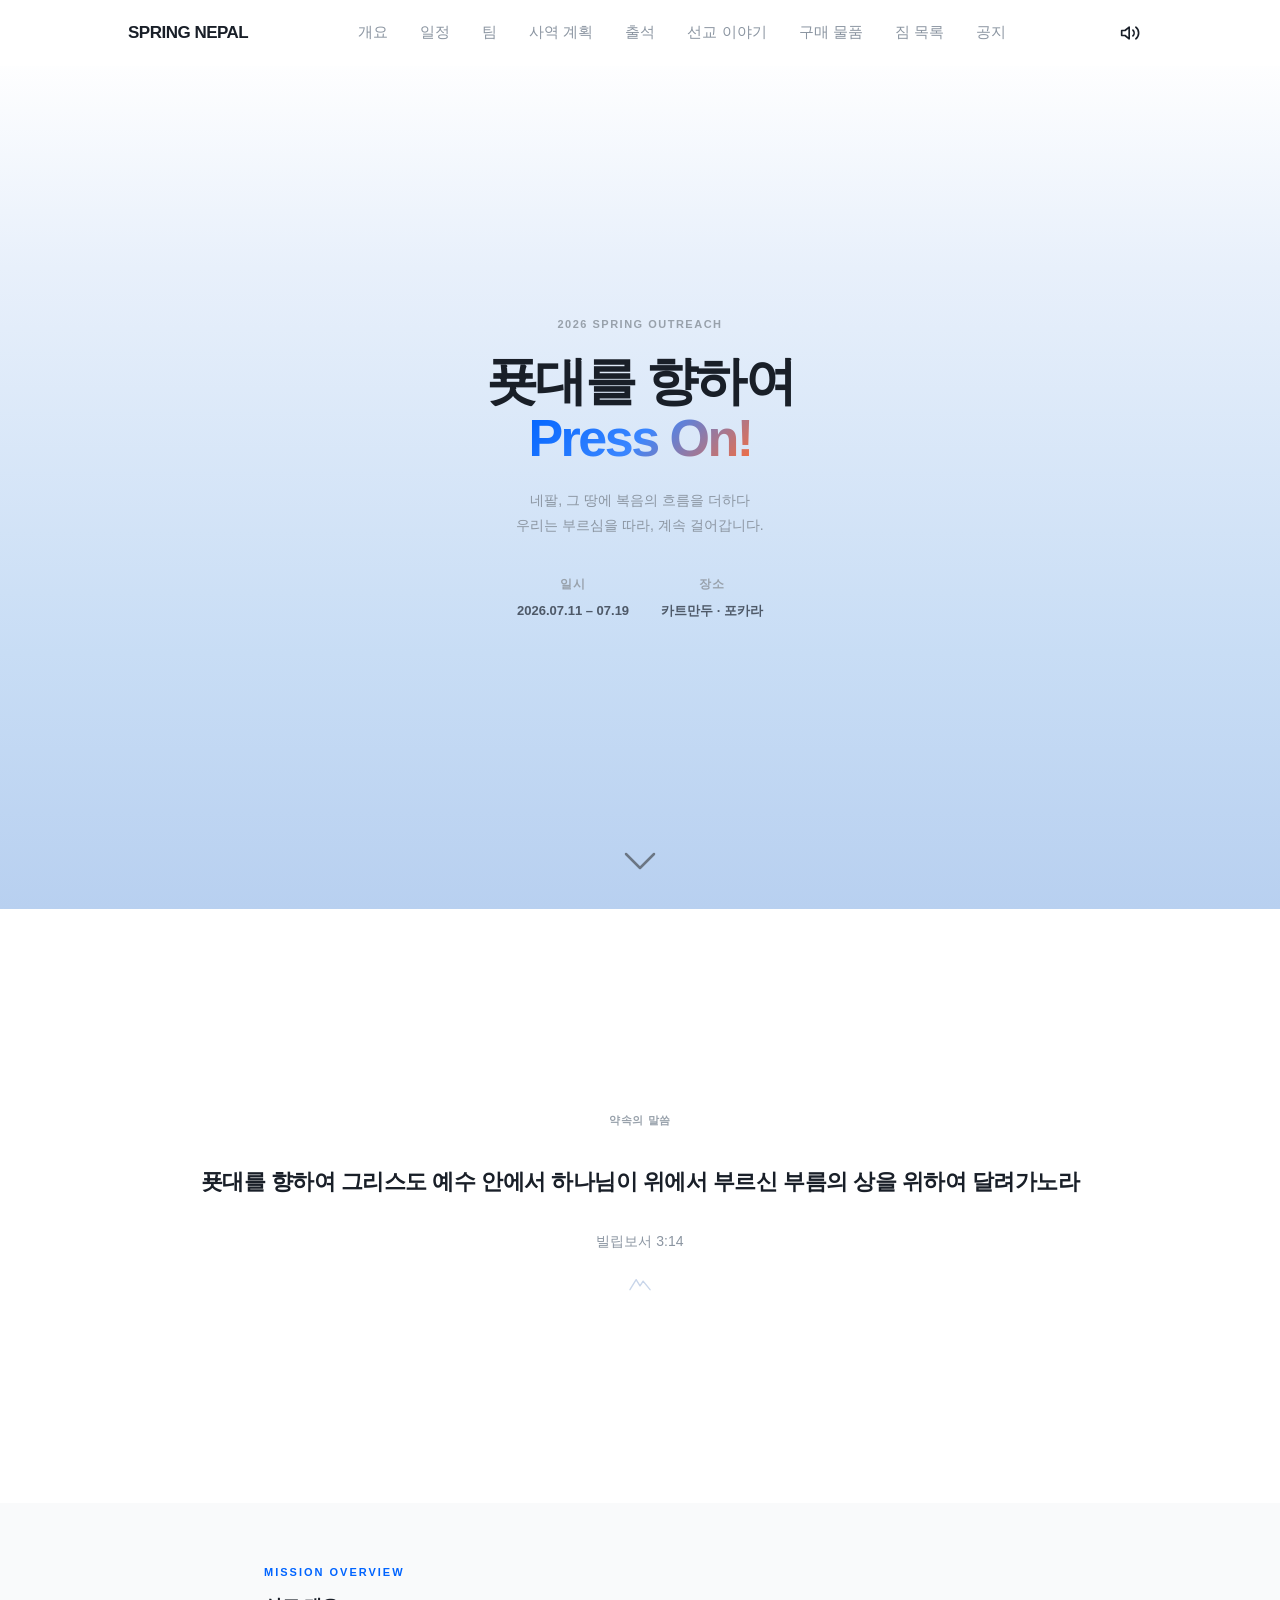
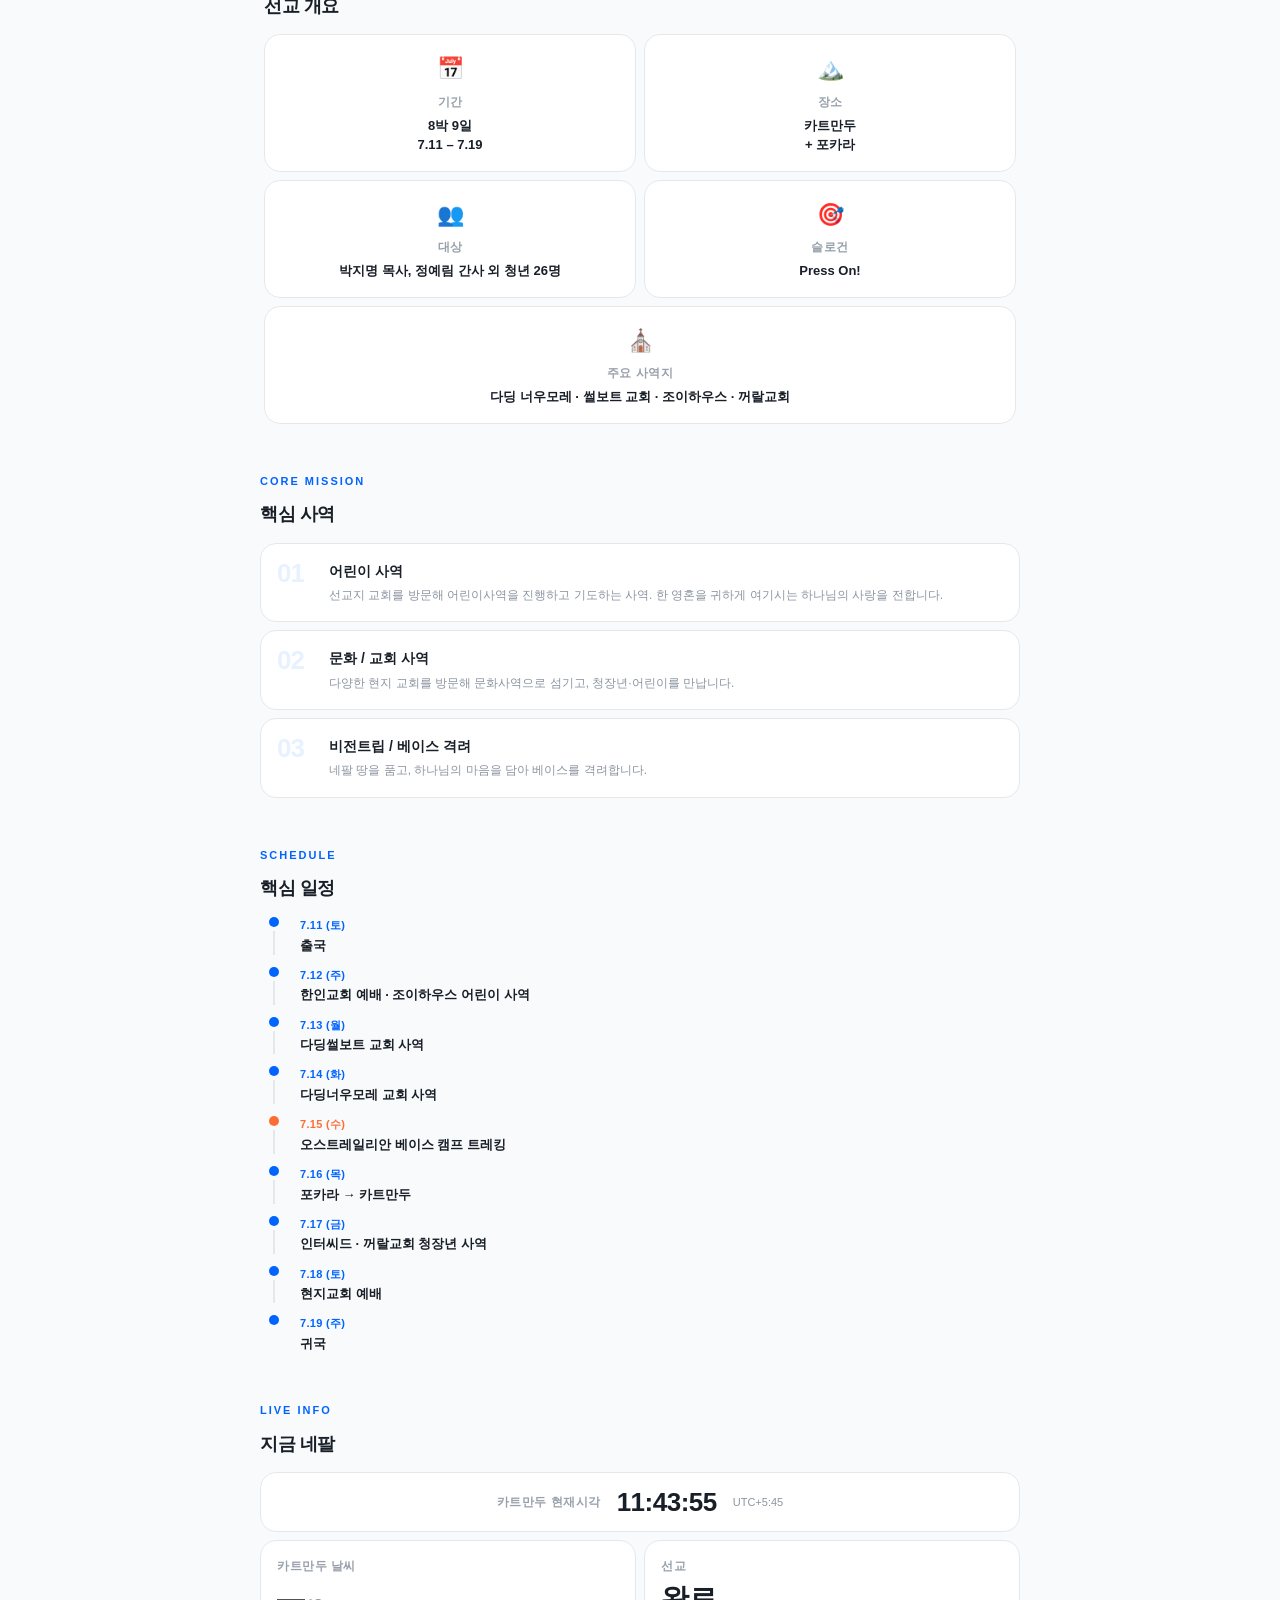
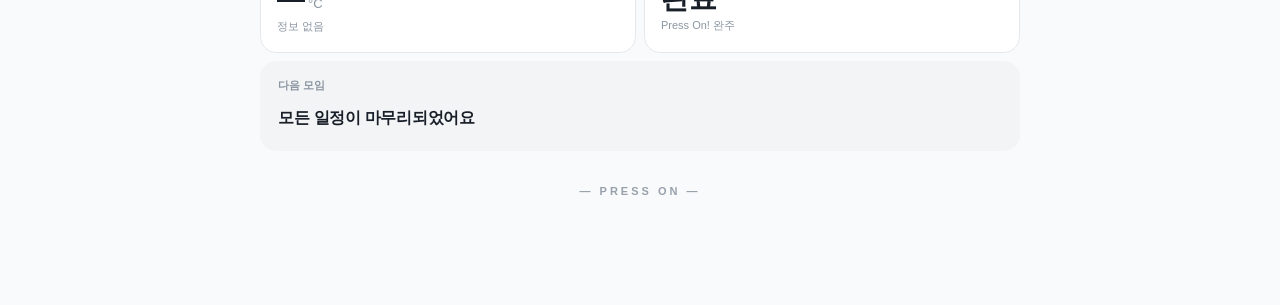
==== commit 3ecda621: "update" ====
--- a/index.html
+++ b/index.html
@@ -527,13 +527,17 @@
           <div class="sub-page" id="sub-nepal">
             <button class="map-entry" id="map-entry-btn" onclick="toggleNepalMap()">
               <span class="map-entry-thumb">
-                <span class="map-entry-pin"><svg class="svgi" viewBox="0 0 24 24"><path d="M20 10c0 6-8 12-8 12s-8-6-8-12a8 8 0 0 1 16 0Z"/><circle cx="12" cy="10" r="3"/></svg></span>
+                <svg class="map-entry-nepal" viewBox="0 0 120 64" aria-hidden="true">
+                  <path class="ne-line" d="M9 40 C16 33 23 31 31 28 C41 24 49 17 61 15 C73 13 86 13 98 19 C105 23 112 28 113 35 C108 37 102 39 96 42 C86 48 76 50 64 50 C52 50 40 50 29 48 C21 46 14 44 9 40 Z"/>
+                  <circle class="ne-pin" cx="78" cy="31" r="3.4"/>
+                  <circle class="ne-pin" cx="47" cy="31" r="3.4"/>
+                </svg>
               </span>
               <span class="map-entry-tx">
                 <span class="map-entry-t1">사역지 지도 보기</span>
                 <span class="map-entry-t2">카트만두 · 포카라 사역지 위치</span>
               </span>
-              <span class="map-entry-chev"><svg class="svgi" viewBox="0 0 24 24"><path d="m9 18 6-6-6-6"/></svg></span>
+              <span class="map-entry-chev"><svg class="svgi" viewBox="0 0 24 24"><path d="m6 9 6 6 6-6"/></svg></span>
             </button>
             <div class="nepal-map" id="nepal-map" hidden></div>
             <div style="padding-top: 4px">
--- a/style.css
+++ b/style.css
@@ -387,39 +387,24 @@
   flex: none;
   width: 84px;
   position: relative;
-  background: linear-gradient(135deg, #dde8e1, #cadcea);
-  overflow: hidden;
-}
-.map-entry-thumb::before {
-  content: "";
-  position: absolute;
-  inset: 0;
-  background-image: linear-gradient(rgba(255, 255, 255, 0.45) 1px, transparent 1px),
-    linear-gradient(90deg, rgba(255, 255, 255, 0.45) 1px, transparent 1px);
-  background-size: 22px 22px;
-}
-.map-entry-thumb::after {
-  content: "";
-  position: absolute;
-  left: 26%;
-  top: 58%;
-  width: 46%;
-  height: 3px;
-  background: rgba(255, 255, 255, 0.65);
-  border-radius: 2px;
-  transform: rotate(-8deg);
-}
-.map-entry-pin {
-  position: absolute;
-  left: 50%;
-  top: 42%;
-  transform: translateX(-50%);
-  color: var(--acc);
-  z-index: 1;
-}
-.map-entry-pin .svgi {
-  width: 17px;
-  height: 17px;
+  background: #fff;
+  border-right: 1px solid var(--bd);
+  display: flex;
+  align-items: center;
+  justify-content: center;
+}
+.map-entry-nepal {
+  width: 64px;
+  height: auto;
+}
+.map-entry-nepal .ne-line {
+  fill: none;
+  stroke: var(--t3);
+  stroke-width: 5;
+  stroke-linejoin: round;
+}
+.map-entry-nepal .ne-pin {
+  fill: var(--t1);
 }
 .map-entry-tx {
   flex: 1;
@@ -446,14 +431,14 @@
   align-items: center;
   color: var(--t4);
   padding-right: 12px;
-  transition: transform 0.3s var(--ease);
+  transition: transform 0.35s cubic-bezier(0.22, 1, 0.36, 1);
 }
 .map-entry-chev .svgi {
   width: 18px;
   height: 18px;
 }
 .map-entry.open .map-entry-chev {
-  transform: rotate(90deg);
+  transform: rotate(180deg);
 }
 .nepal-map {
   border: 1px solid var(--bd);
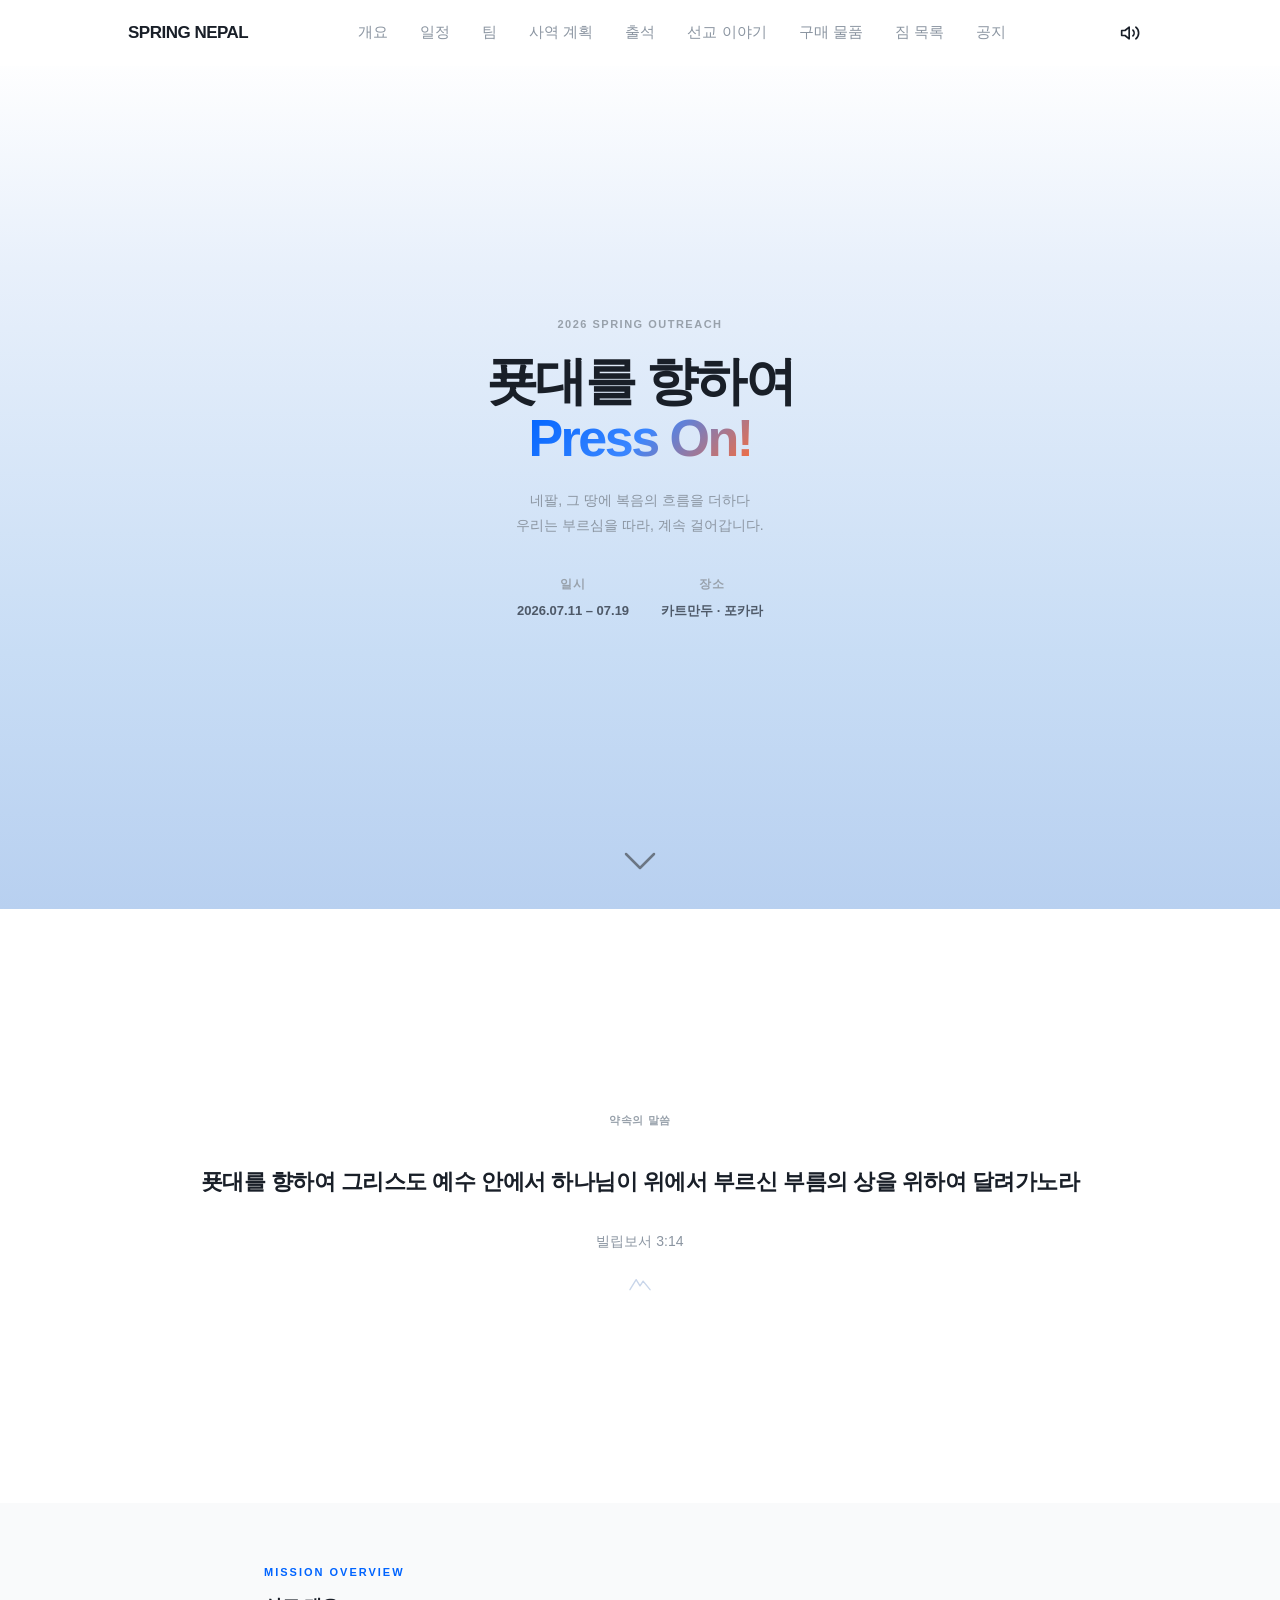
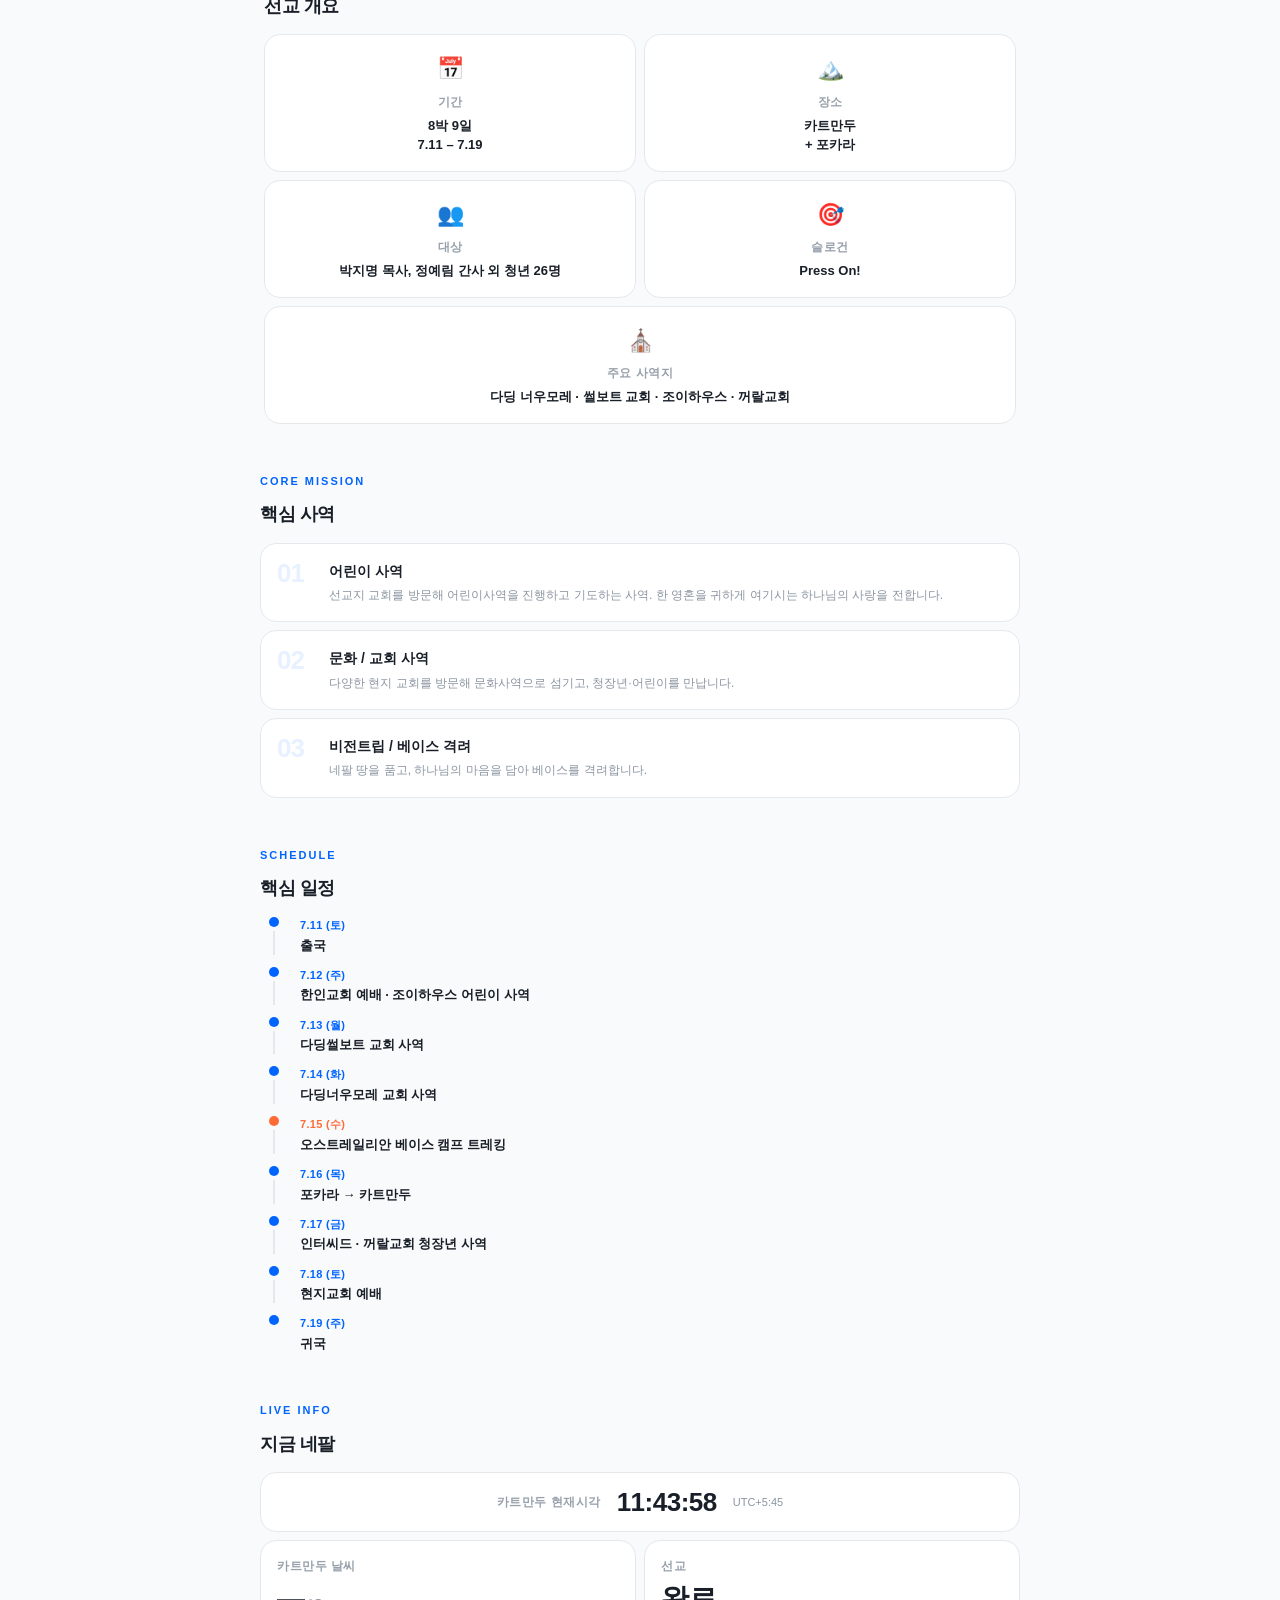
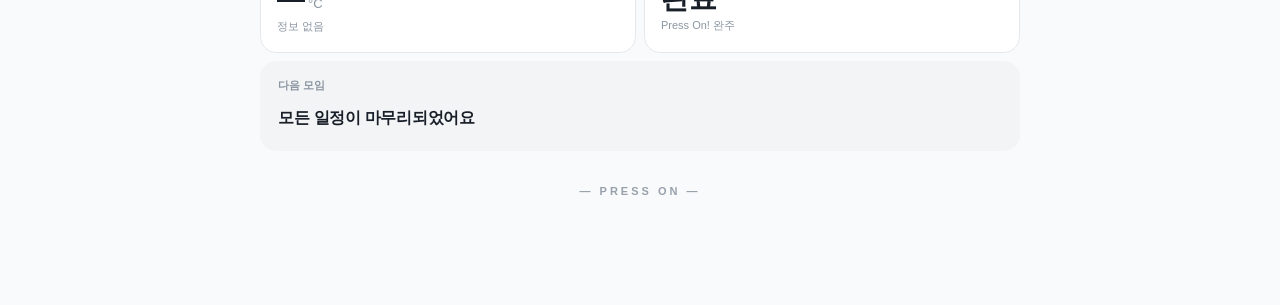
==== commit 6b3b1b69: "update" ====
--- a/index.html
+++ b/index.html
@@ -537,7 +537,7 @@
                 <span class="map-entry-t1">사역지 지도 보기</span>
                 <span class="map-entry-t2">카트만두 · 포카라 사역지 위치</span>
               </span>
-              <span class="map-entry-chev"><svg class="svgi" viewBox="0 0 24 24"><path d="m6 9 6 6 6-6"/></svg></span>
+              <span class="map-entry-chev"></span>
             </button>
             <div class="nepal-map" id="nepal-map" hidden></div>
             <div style="padding-top: 4px">
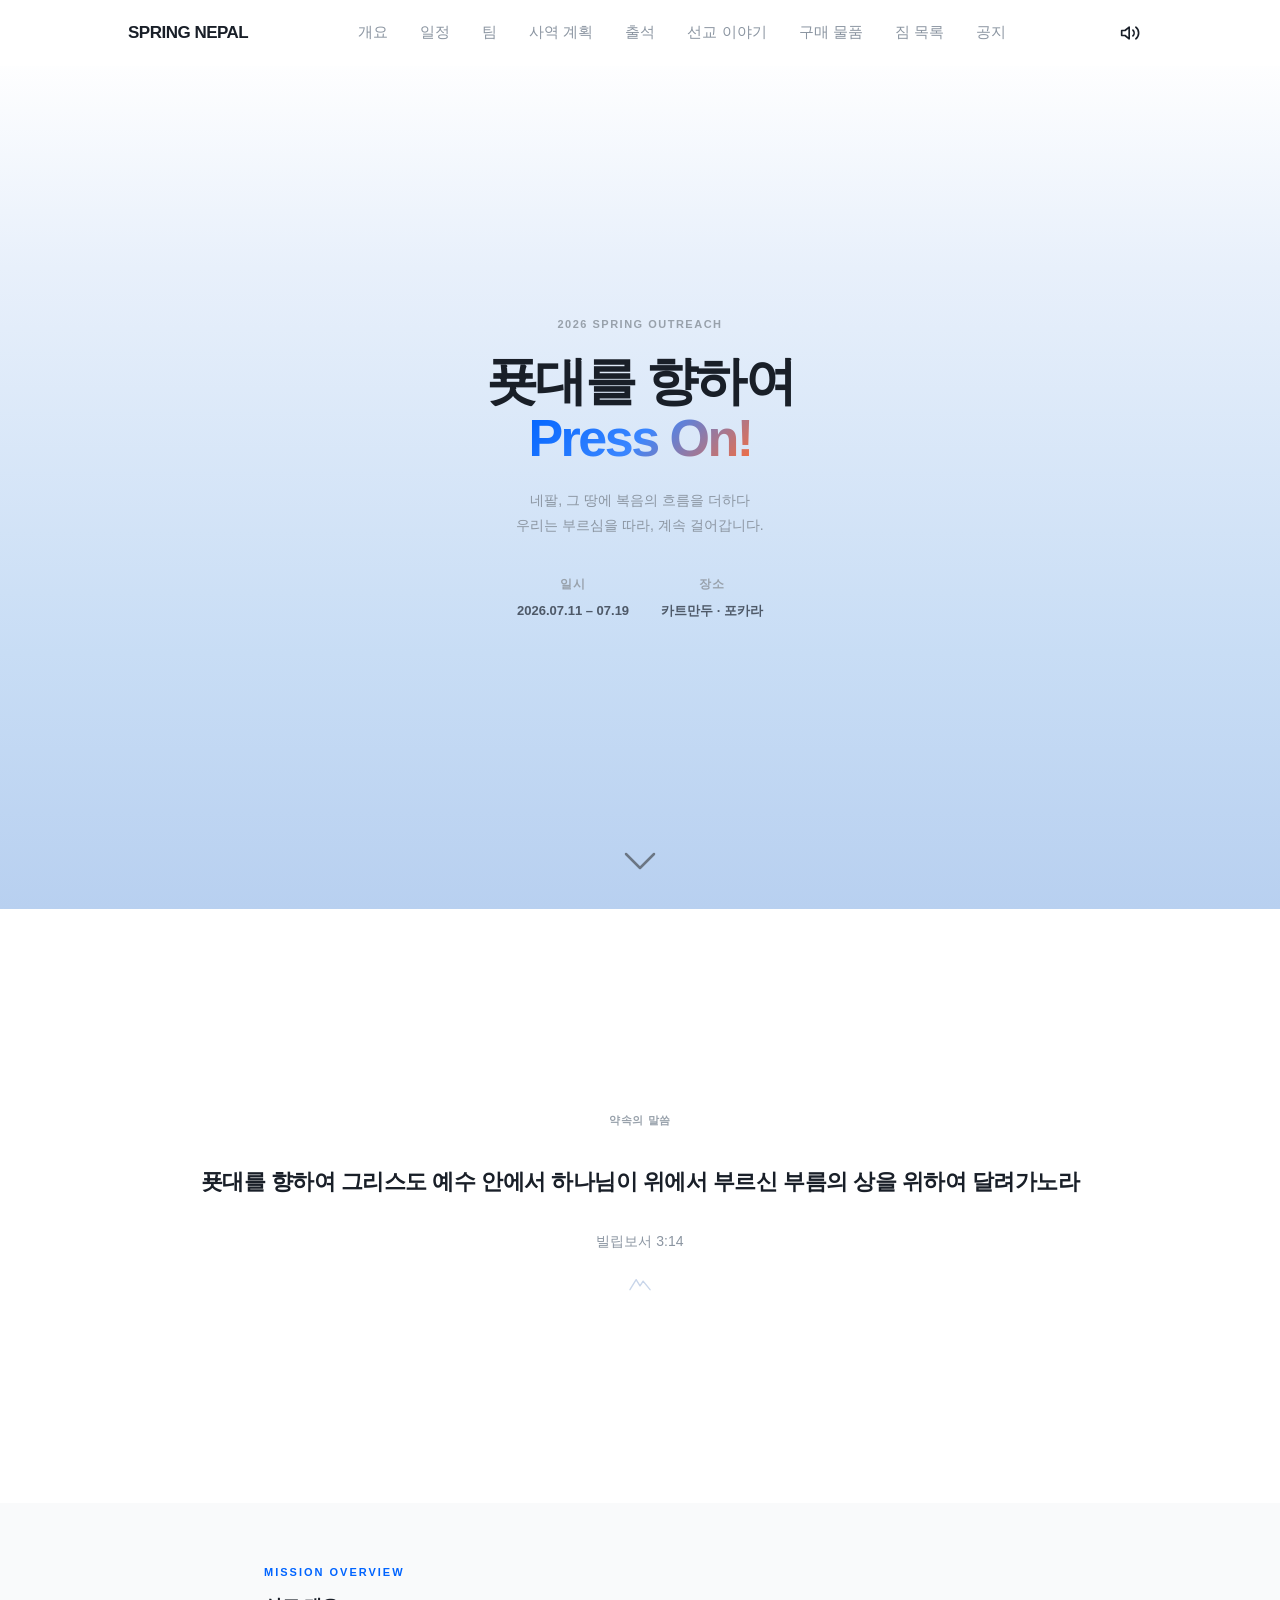
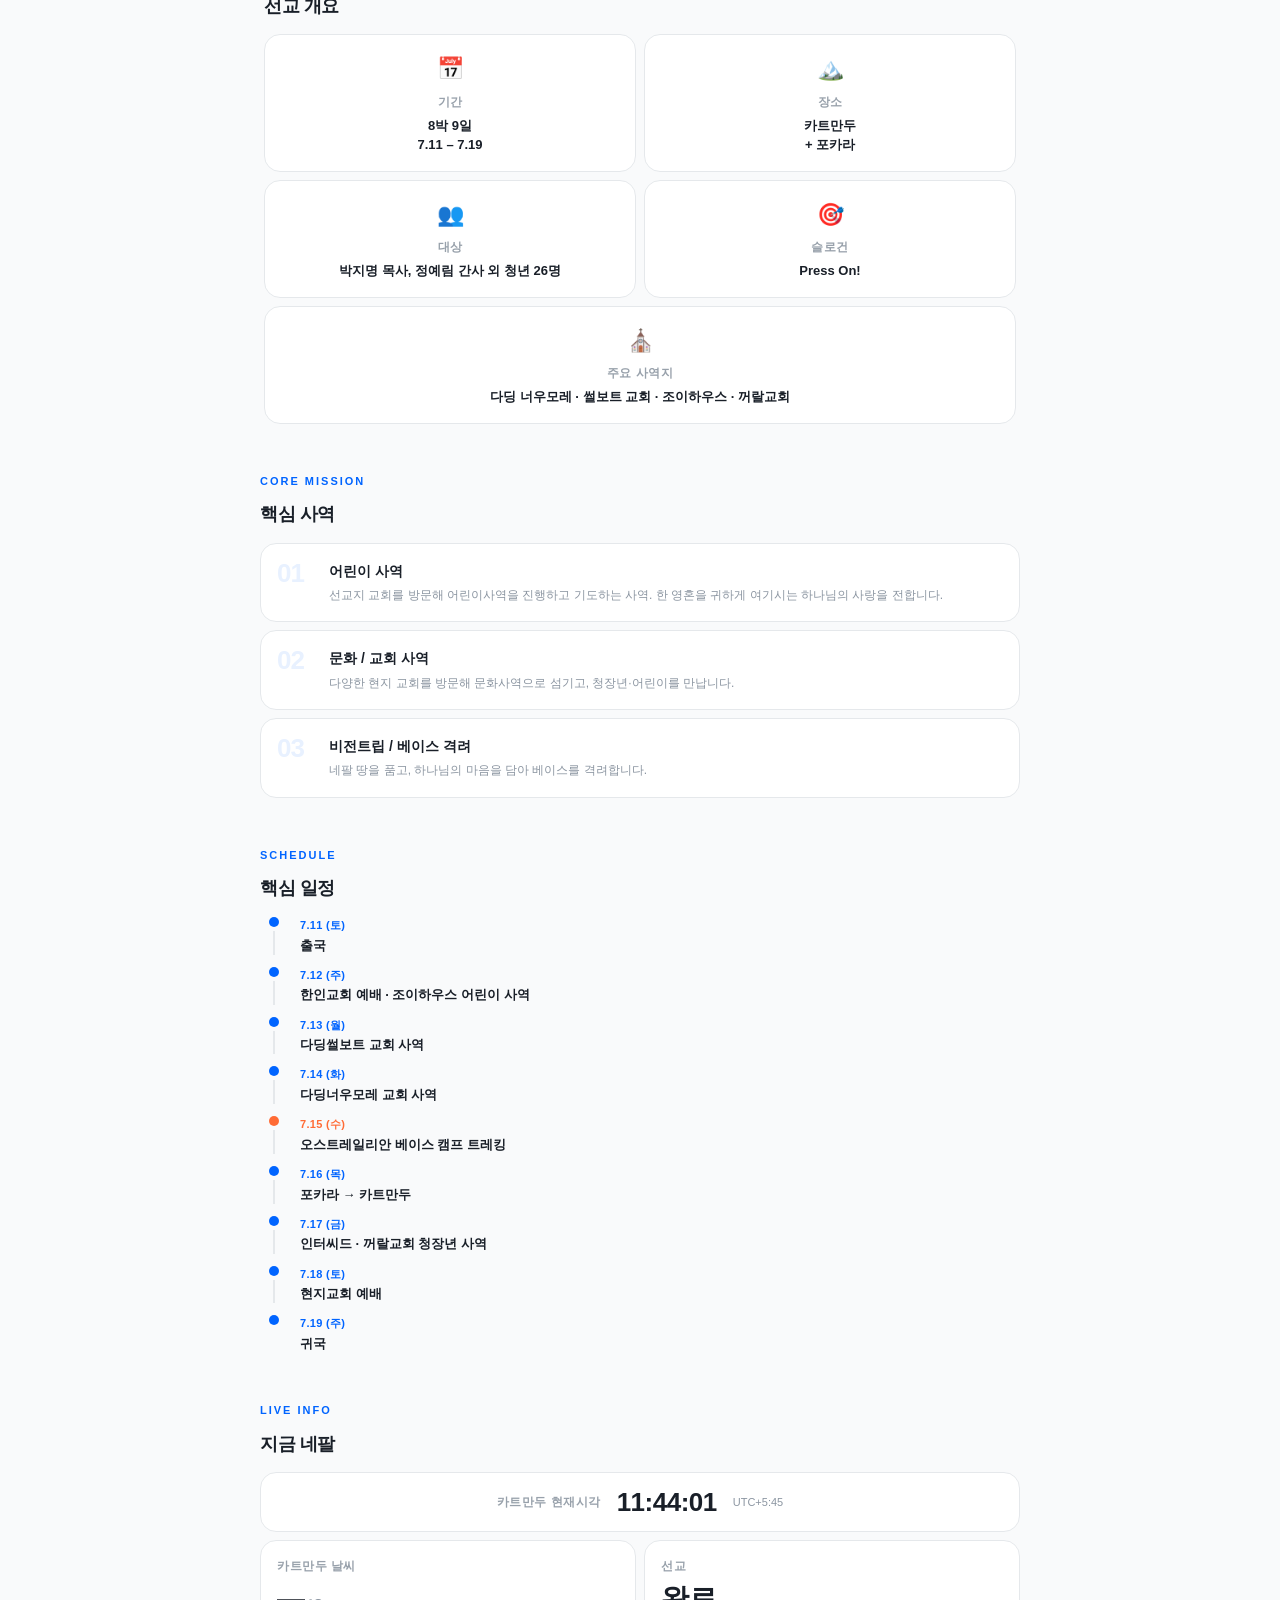
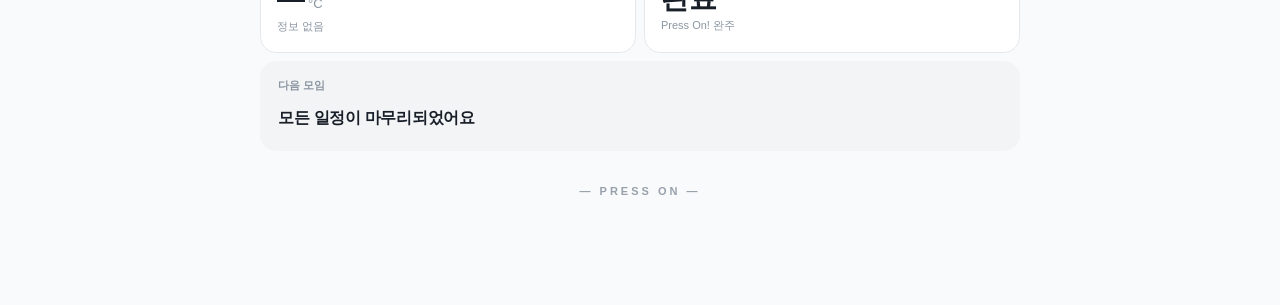
==== commit 42031811: "update" ====
--- a/index.html
+++ b/index.html
@@ -537,7 +537,7 @@
                 <span class="map-entry-t1">사역지 지도 보기</span>
                 <span class="map-entry-t2">카트만두 · 포카라 사역지 위치</span>
               </span>
-              <span class="map-entry-chev"></span>
+              <span class="map-entry-chev"><svg class="svgi" viewBox="0 0 24 24"><path d="m6 9 6 6 6-6"/></svg></span>
             </button>
             <div class="nepal-map" id="nepal-map" hidden></div>
             <div style="padding-top: 4px">
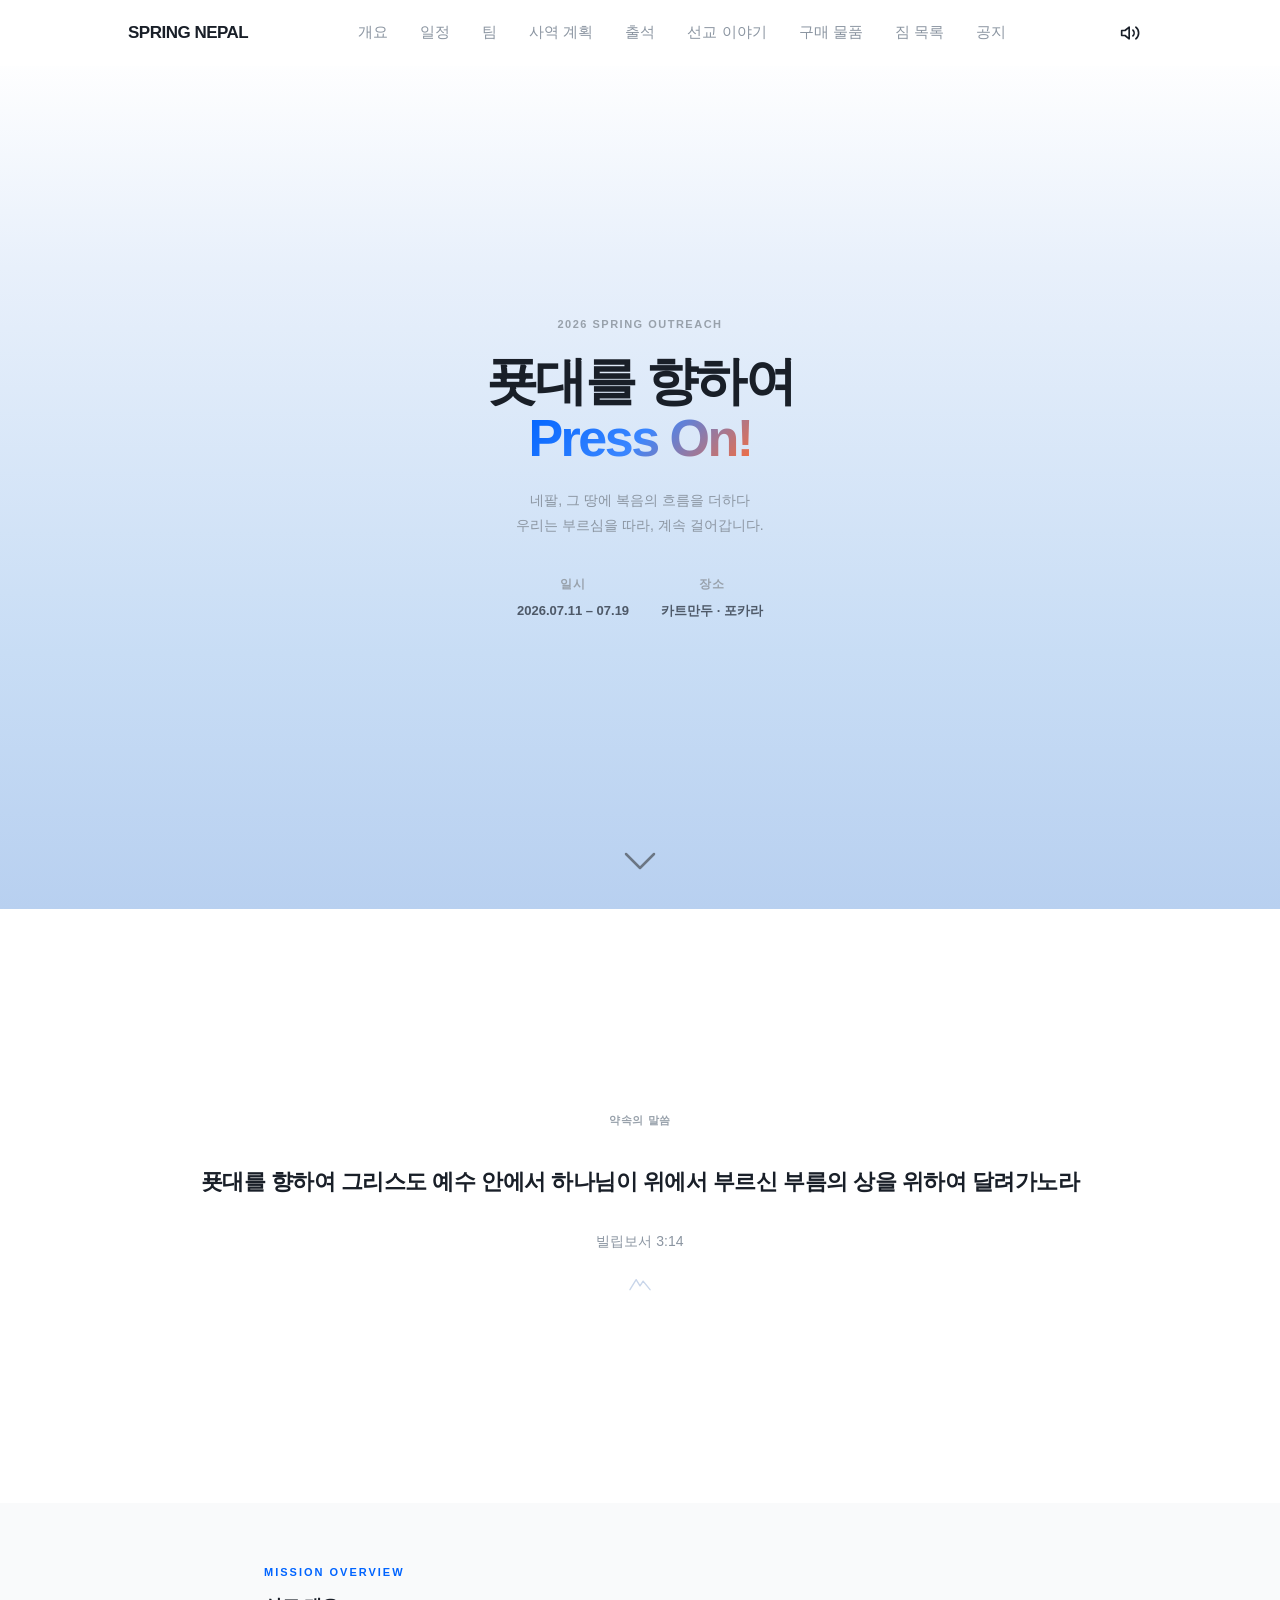
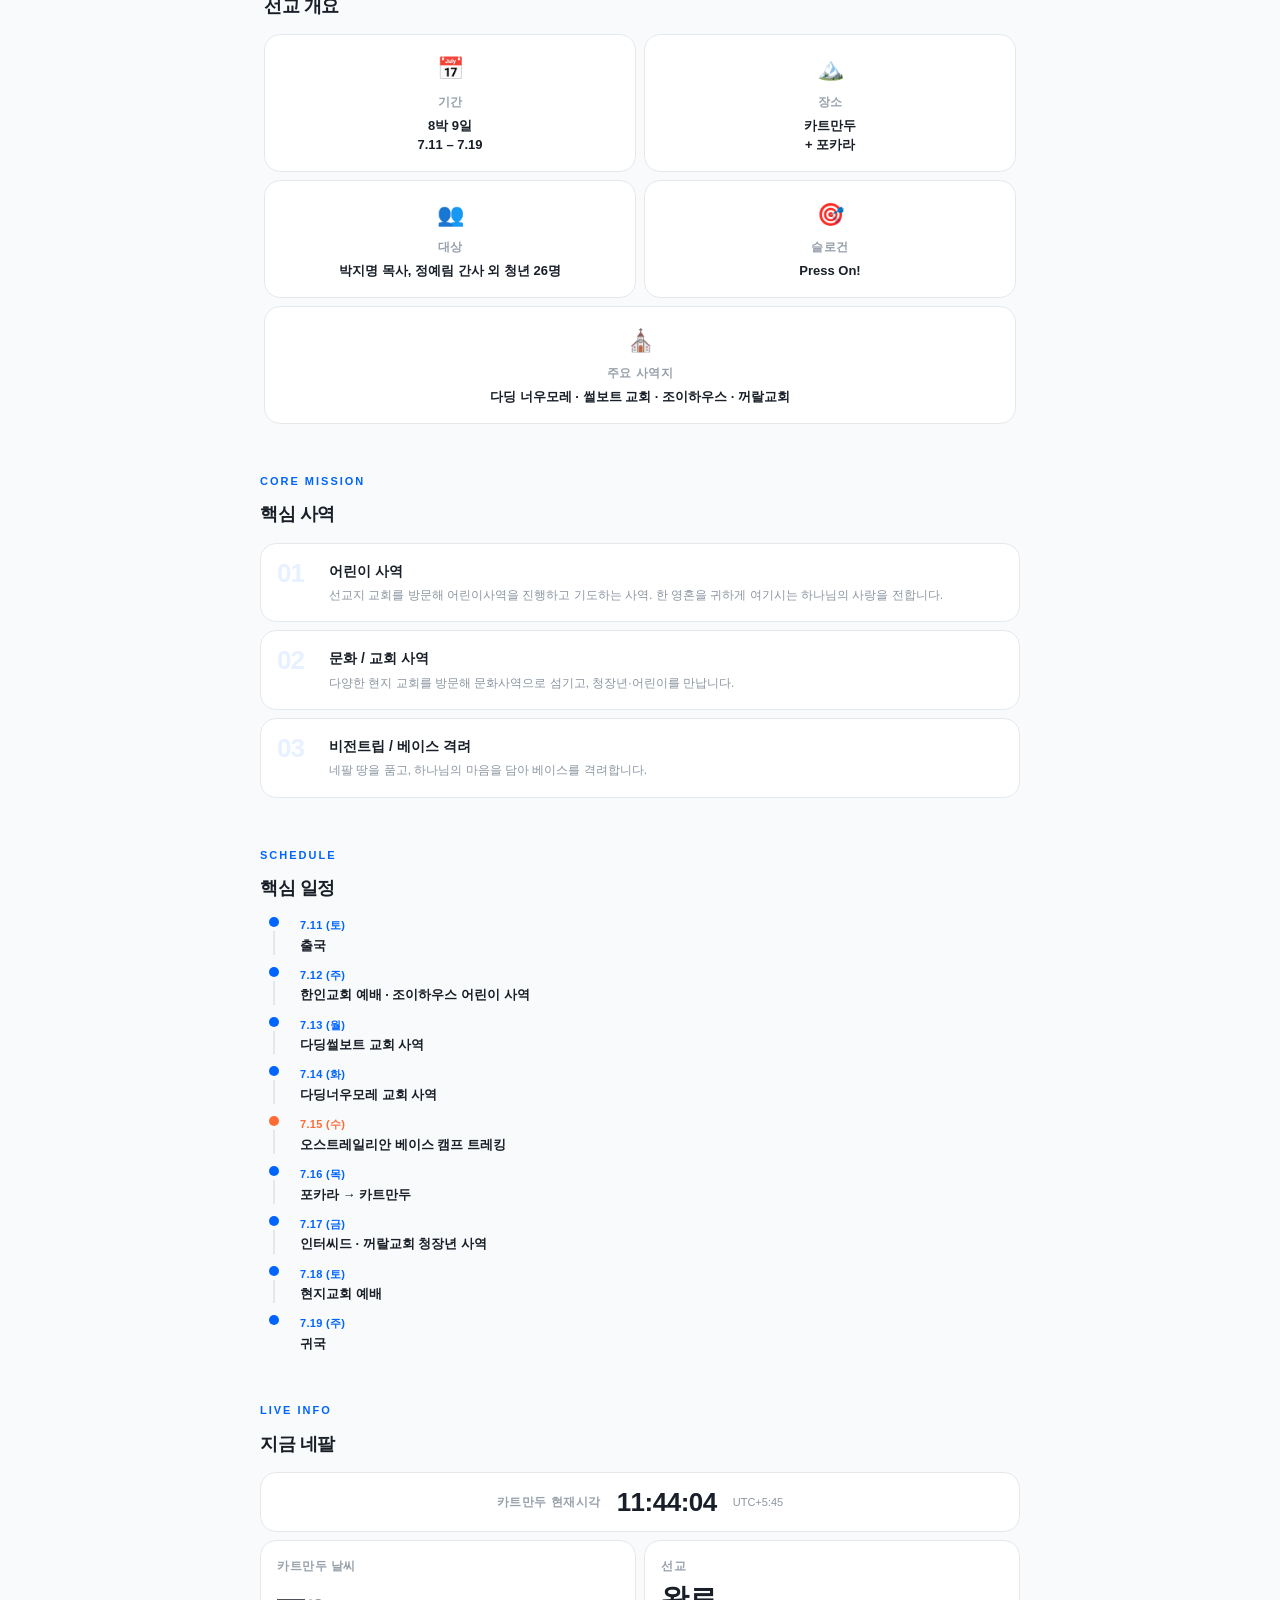
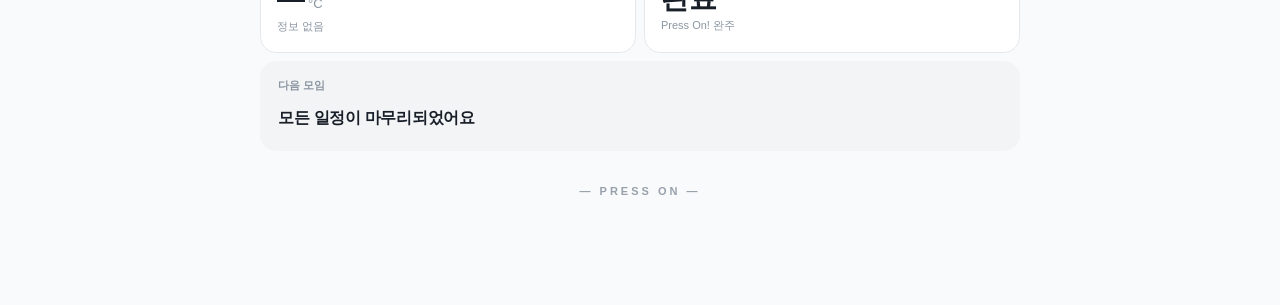
==== commit 26a563ae: "update" ====
--- a/index.html
+++ b/index.html
@@ -527,11 +527,7 @@
           <div class="sub-page" id="sub-nepal">
             <button class="map-entry" id="map-entry-btn" onclick="toggleNepalMap()">
               <span class="map-entry-thumb">
-                <svg class="map-entry-nepal" viewBox="0 0 120 64" aria-hidden="true">
-                  <path class="ne-line" d="M9 40 C16 33 23 31 31 28 C41 24 49 17 61 15 C73 13 86 13 98 19 C105 23 112 28 113 35 C108 37 102 39 96 42 C86 48 76 50 64 50 C52 50 40 50 29 48 C21 46 14 44 9 40 Z"/>
-                  <circle class="ne-pin" cx="78" cy="31" r="3.4"/>
-                  <circle class="ne-pin" cx="47" cy="31" r="3.4"/>
-                </svg>
+                <span class="map-entry-pin"><svg class="svgi" viewBox="0 0 24 24"><path d="M20 10c0 6-8 12-8 12s-8-6-8-12a8 8 0 0 1 16 0Z"/><circle cx="12" cy="10" r="3"/></svg></span>
               </span>
               <span class="map-entry-tx">
                 <span class="map-entry-t1">사역지 지도 보기</span>
--- a/style.css
+++ b/style.css
@@ -387,24 +387,39 @@
   flex: none;
   width: 84px;
   position: relative;
-  background: #fff;
-  border-right: 1px solid var(--bd);
-  display: flex;
-  align-items: center;
-  justify-content: center;
-}
-.map-entry-nepal {
-  width: 64px;
-  height: auto;
-}
-.map-entry-nepal .ne-line {
-  fill: none;
-  stroke: var(--t3);
-  stroke-width: 5;
-  stroke-linejoin: round;
-}
-.map-entry-nepal .ne-pin {
-  fill: var(--t1);
+  background: linear-gradient(135deg, #dde8e1, #cadcea);
+  overflow: hidden;
+}
+.map-entry-thumb::before {
+  content: "";
+  position: absolute;
+  inset: 0;
+  background-image: linear-gradient(rgba(255, 255, 255, 0.45) 1px, transparent 1px),
+    linear-gradient(90deg, rgba(255, 255, 255, 0.45) 1px, transparent 1px);
+  background-size: 22px 22px;
+}
+.map-entry-thumb::after {
+  content: "";
+  position: absolute;
+  left: 26%;
+  top: 58%;
+  width: 46%;
+  height: 3px;
+  background: rgba(255, 255, 255, 0.65);
+  border-radius: 2px;
+  transform: rotate(-8deg);
+}
+.map-entry-pin {
+  position: absolute;
+  left: 50%;
+  top: 42%;
+  transform: translateX(-50%);
+  color: var(--acc);
+  z-index: 1;
+}
+.map-entry-pin .svgi {
+  width: 17px;
+  height: 17px;
 }
 .map-entry-tx {
   flex: 1;
@@ -507,6 +522,27 @@
   font-size: 12px;
   color: var(--t3);
   margin-top: 2px;
+}
+.pur-tags {
+  display: flex;
+  flex-wrap: wrap;
+  gap: 5px;
+  margin-top: 6px;
+}
+.pur-tag {
+  font-size: 11px;
+  font-weight: 600;
+  padding: 3px 8px;
+  border-radius: 7px;
+  white-space: nowrap;
+}
+.pur-tag-cat {
+  color: var(--t2);
+  background: var(--bg2);
+}
+.pur-tag-team {
+  color: var(--pri);
+  background: var(--pri-lt);
 }
 .pur-status {
   flex: none;
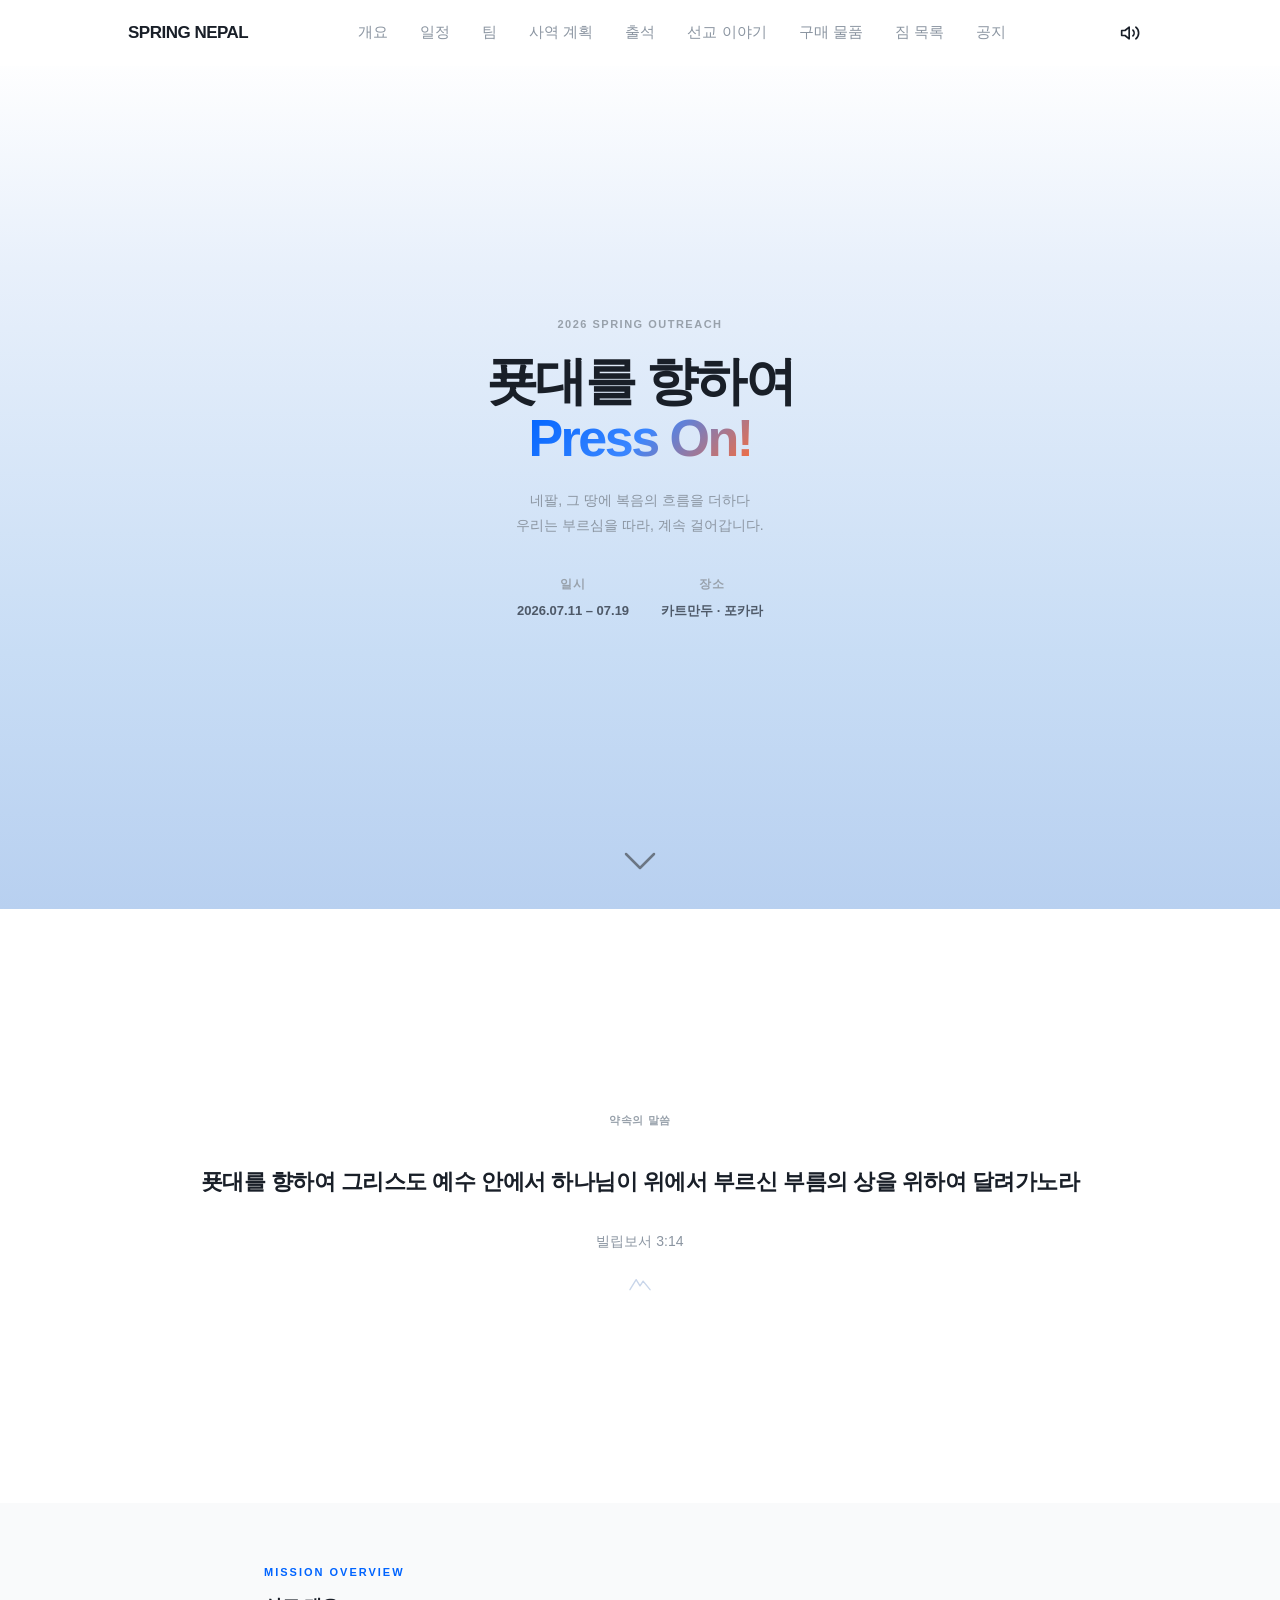
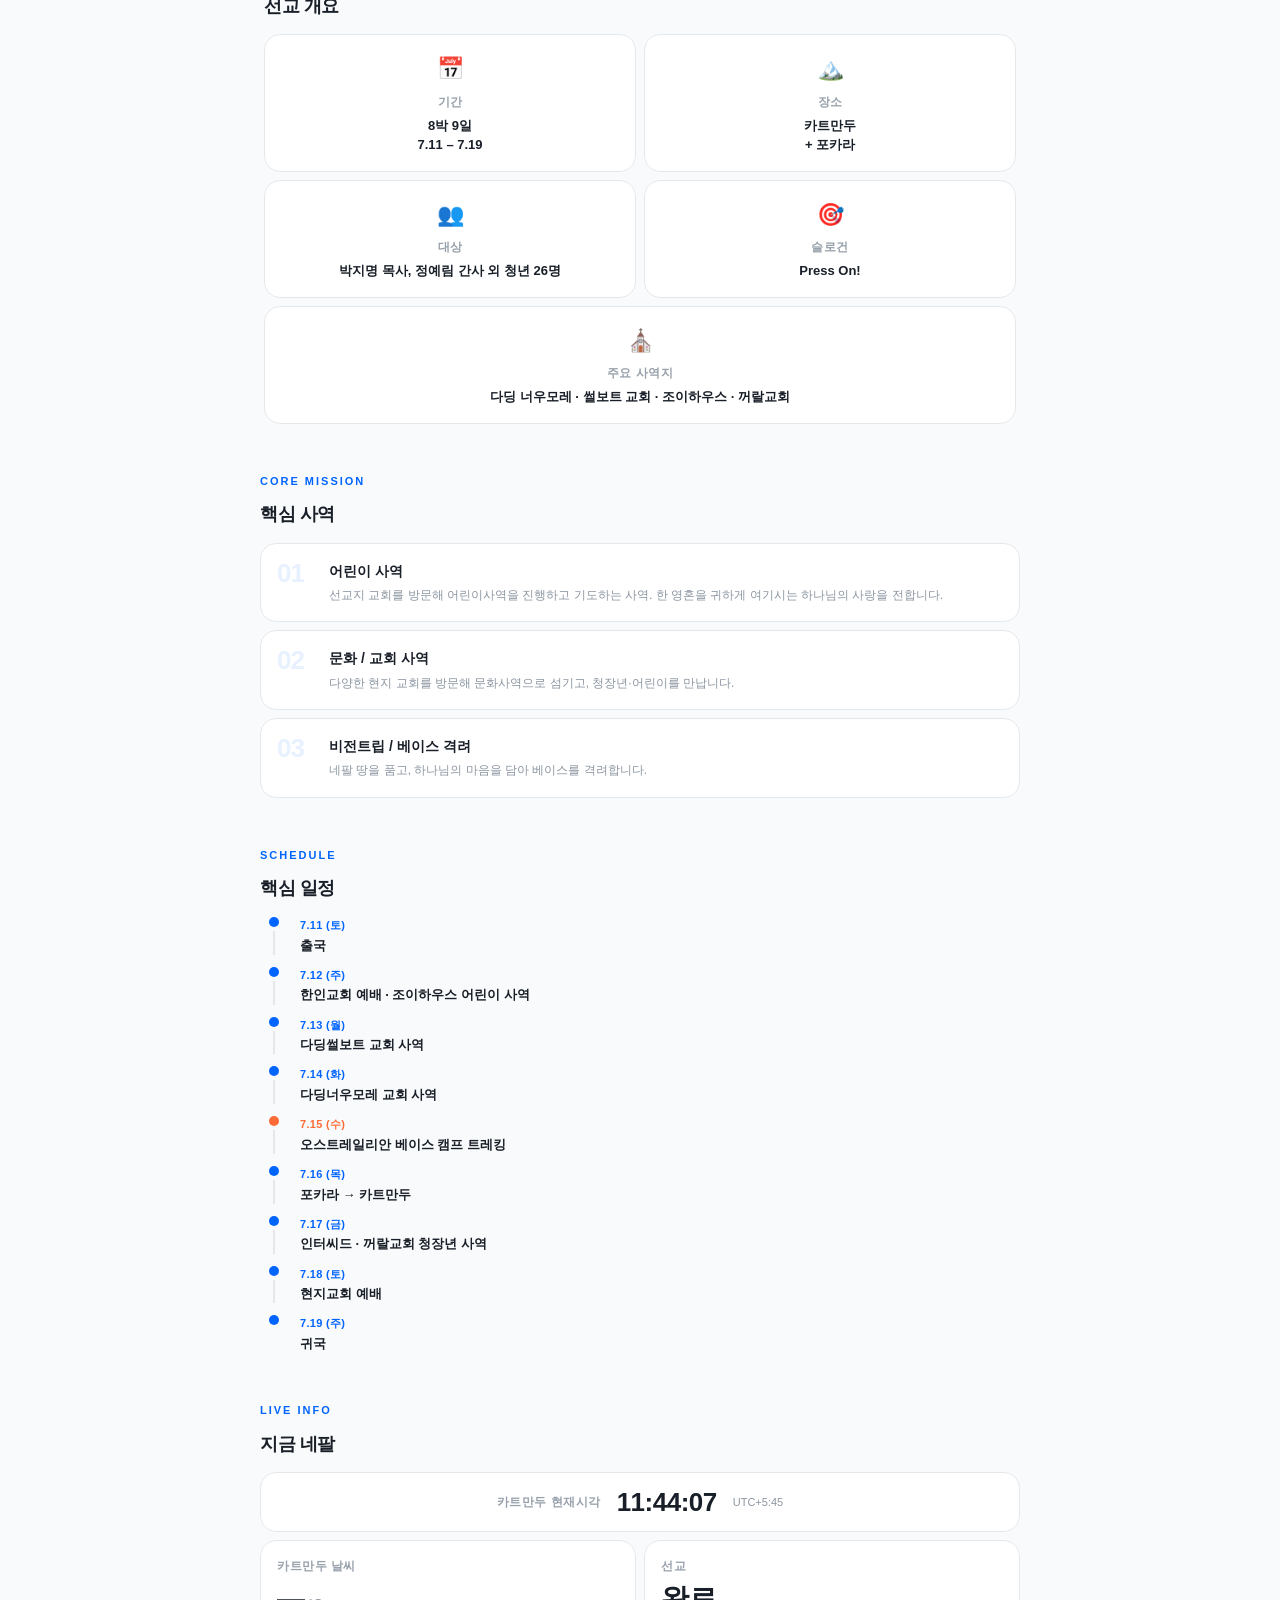
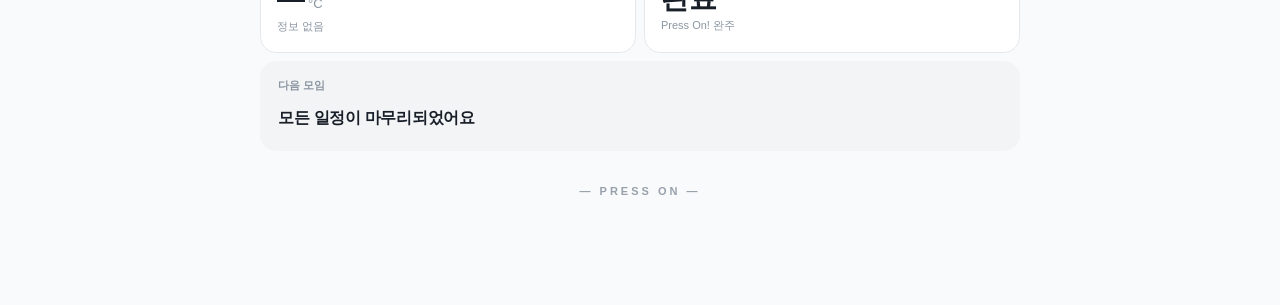
==== commit ecaa9038: "update" ====
--- a/index.html
+++ b/index.html
@@ -872,6 +872,52 @@
             <div class="section-label">김경순 선교사님 기도편지</div>
 
             <div class="story-card">
+              <div class="story-hd" onclick="toggleStory(6)">
+                <div class="story-meta">
+                  <span class="story-num">70번째</span>
+                  <span class="story-date">2026년 6월 23일</span>
+                </div>
+                <div class="story-summary">
+                  바나바 훈련, 학생비자, AI 시대의 네팔
+                </div>
+                <span class="plan-arrow" id="story-arrow-6"><svg class="svgi" viewBox="0 0 24 24"><path d="m6 9 6 6 6-6"/></svg></span>
+              </div>
+              <div class="story-bd" id="story-bd-6">
+                <button class="letter-img-btn" onclick="openLetterImg('letters/letter-70.jpg')">
+                  <svg class="svgi" viewBox="0 0 24 24"><path d="M14.5 4h-5L7 7H4a2 2 0 0 0-2 2v9a2 2 0 0 0 2 2h16a2 2 0 0 0 2-2V9a2 2 0 0 0-2-2h-3l-2.5-3z"/><circle cx="12" cy="13" r="3"/></svg> 원문 이미지 보기
+                </button>
+                <p>
+                  자이머시(예수 승리)! 네팔에서 주님의 이름으로 문안드립니다. 더워라는 말이 입에 가득한 시간을 보내고 있습니다. 바나바 훈련하는 센터는 산으로 둘러싸여 있어서 겨울에는 유독 춥고, 여름에는 많이 덥지 않은 곳입니다. 훈련하면서 훈련생들과 떡볶이를 만들어 같이 먹었습니다. 네팔 사람들에 입맛에 맞추어 매운 국물 떡볶이를 만들었는데 쌀쌀한 날씨 덕분에 인기 만점이었습니다. 훈련할 때 체가 아프거나 디모데가 아프거나 훈련생들이 아프곤 합니다. 영적 싸움을 하면서 훈련합니다. 바나바 훈련을 위해서 기도 부탁드립니다.
+                </p>
+                <p>
+                  바나바 훈련을 하던 중 NEHC(네팔 성경교단) 원로 목사님인 려 바둘 구릉 목사님의 사모님이 소천하여서 함께 기도하였습니다. 네팔은 힌두교 국가라서 사람이 죽으면 화장을 하는 장례문화가 진행됩니다. 기독교인들은 그렇게 하지 않고 땅에 묻는 장례 방식을 택하였는데, 초반에는 땅에 묻은 사체를 파내는 고통을 겪었다고 합니다. 네팔 사람들은 화장하지 않으면 죽은 사람의 영혼이 그 영혼에게 잘못한 사람들을 찾아와서 괴롭힌다고 믿기 때문이라고 합니다. 많은 갈등과 기도를 통하여 기독교인의 장례는 땅에 묻는 매장의 장례문화를 가지고 있습니다.
+                </p>
+                <p>
+                  네팔에 기독교 장례문화는 미국과 비슷한 부분이 있습니다. 죽은 사람의 시신의 얼굴을 볼 수 있는 형식을 가지고 있습니다. 려 바둘 구릉 목사님이 목회하는 할렐루야 교회는 우리 교단이 선교를 시작하면서 세워진 오랜 역사를 가진 교회입니다. 할렐루야 교회의 초리(딸) 교회에 바나바 훈련 리더인 뜨립티 자매가 성경 읽기 사역을 진행하고 있습니다. 1년 4개월째 성경 읽기를 하고 있는데 일주일에 한 번 토요일(네팔에서 주일예배 드리는 날)에 2시간 성경을 읽는데 어느새 구약을 마치고 신약을 읽기 시작했습니다. 네팔에 성경교단 역사가 35년이 지나면서 많이 세워진 교회들이 성장하고 있고, 그 성장한 교회들에서 성경 읽기 사역하고 있습니다.
+                </p>
+                <p>
+                  하신 말씀처럼 먼저 사역하신 선임 선교사님들의 수고와 애씀을 통하여 이루어진 교회들이 있어서 성경 읽기와 쓰기 사역이 가능한 것입니다. 너무도 열악한 네팔 환경에서도 하나님 나라에 확장을 위해서 사역하신 선임 선교사님들에게 감사드립니다. 그 교회들이 하나님만을 예배하는 교회들로 세워져 가도록 기도 부탁드립니다.
+                </p>
+                <p>
+                  학생비자를 받는 것은 너무 어려웠지만, 학교에서 그린 그림을 전시하는 전시회가 있었습니다. 바나바 훈련 때문에 전시회에 가지는 못했습니다.
+                </p>
+                <p>
+                  AI 시대 많은 나라가 기계로 일을 처리하는 요즘 네팔은 대부분의 일을 사람들이 합니다. 네팔에 하나님을 예배하는 사람들이 많아지도록 기도 부탁드립니다. 7월 11일(토) – 18일(토)에 신촌청년팀이 일주일에 일정으로 네팔에 단기선교를 올 예정입니다. 안전하게 사역 잘하고 돌아갈 수 있도록 기도 부탁드립니다.
+                </p>
+                <div class="story-prayer">
+                  <div class="story-prayer-title">🙏 함께 기도해주세요</div>
+                  <ul>
+                    <li>네팔 성경통독 운동 본부 사역에 1차 통독 졸업식을 위해서</li>
+                    <li>아침 학교에서 공부하는 아이들이 예수님을 믿을 수 있도록</li>
+                    <li>네팔에 교회들이 성경을 읽고 묵상하는 교회들로 세워지도록</li>
+                    <li>제자 양육을 시작할 환경과 사람이 준비되도록</li>
+                    <li>2026년 바나바 훈련 선교여행 경비가 채워지도록 기도 부탁드려요</li>
+                  </ul>
+                </div>
+              </div>
+            </div>
+
+            <div class="story-card">
               <div class="story-hd" onclick="toggleStory(5)">
                 <div class="story-meta">
                   <span class="story-num">69번째</span>
--- a/style.css
+++ b/style.css
@@ -444,13 +444,12 @@
   flex: none;
   display: flex;
   align-items: center;
+  justify-content: center;
   color: var(--t4);
-  padding-right: 12px;
+  font-size: 13px;
+  margin-right: 20px;
+  transform-origin: center;
   transition: transform 0.35s cubic-bezier(0.22, 1, 0.36, 1);
-}
-.map-entry-chev .svgi {
-  width: 18px;
-  height: 18px;
 }
 .map-entry.open .map-entry-chev {
   transform: rotate(180deg);
@@ -559,9 +558,16 @@
 }
 .pur-empty {
   text-align: center;
+  padding: 36px 0;
+}
+.pur-empty-icon {
+  font-size: 30px;
+  margin-bottom: 10px;
+  opacity: 0.7;
+}
+.pur-empty-txt {
+  font-size: 13px;
   color: var(--t3);
-  font-size: 13px;
-  padding: 30px 0;
 }
 
 /* 능선 마크 — 말씀 섹션 장식 */
@@ -672,6 +678,9 @@
   border-radius: 12px;
   padding: 4px;
 }
+.sub-tabs[hidden] {
+  display: none;
+}
 .sub-tab-btn {
   flex: 1;
   padding: 9px 12px;
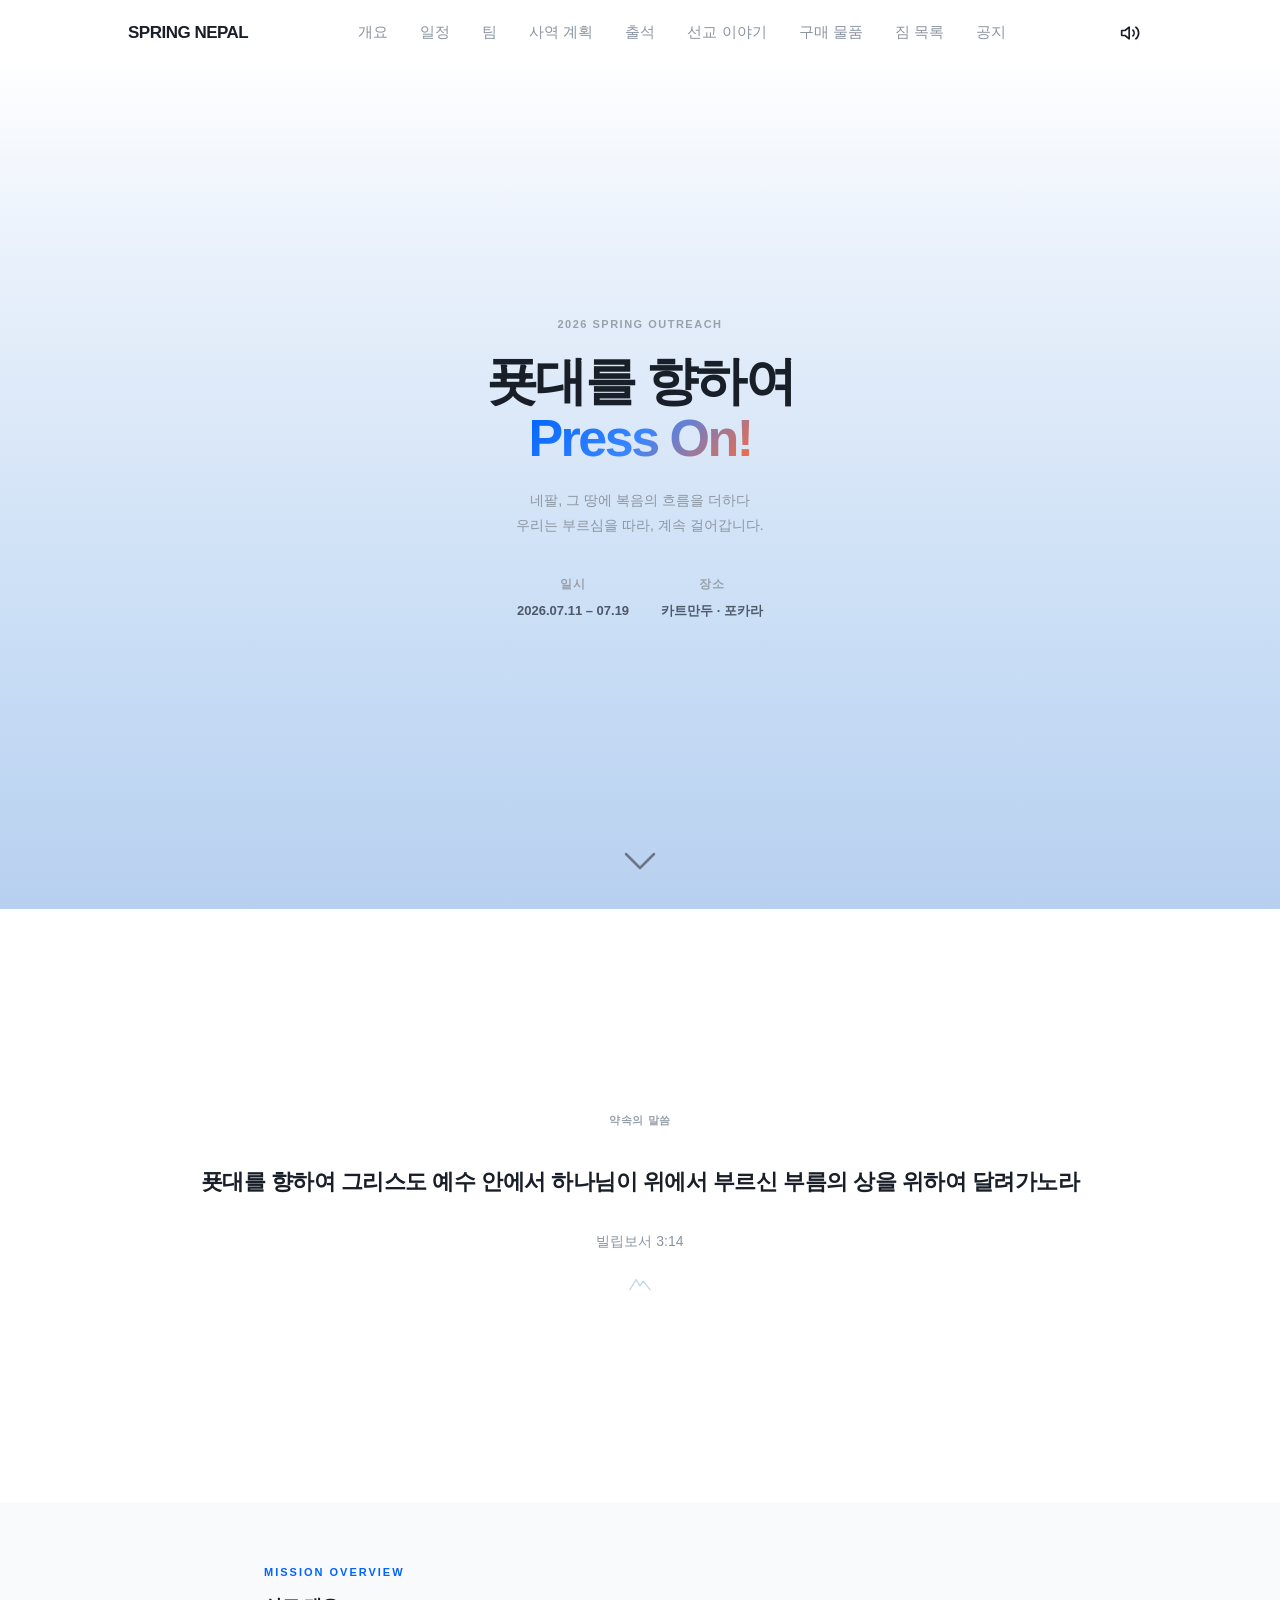
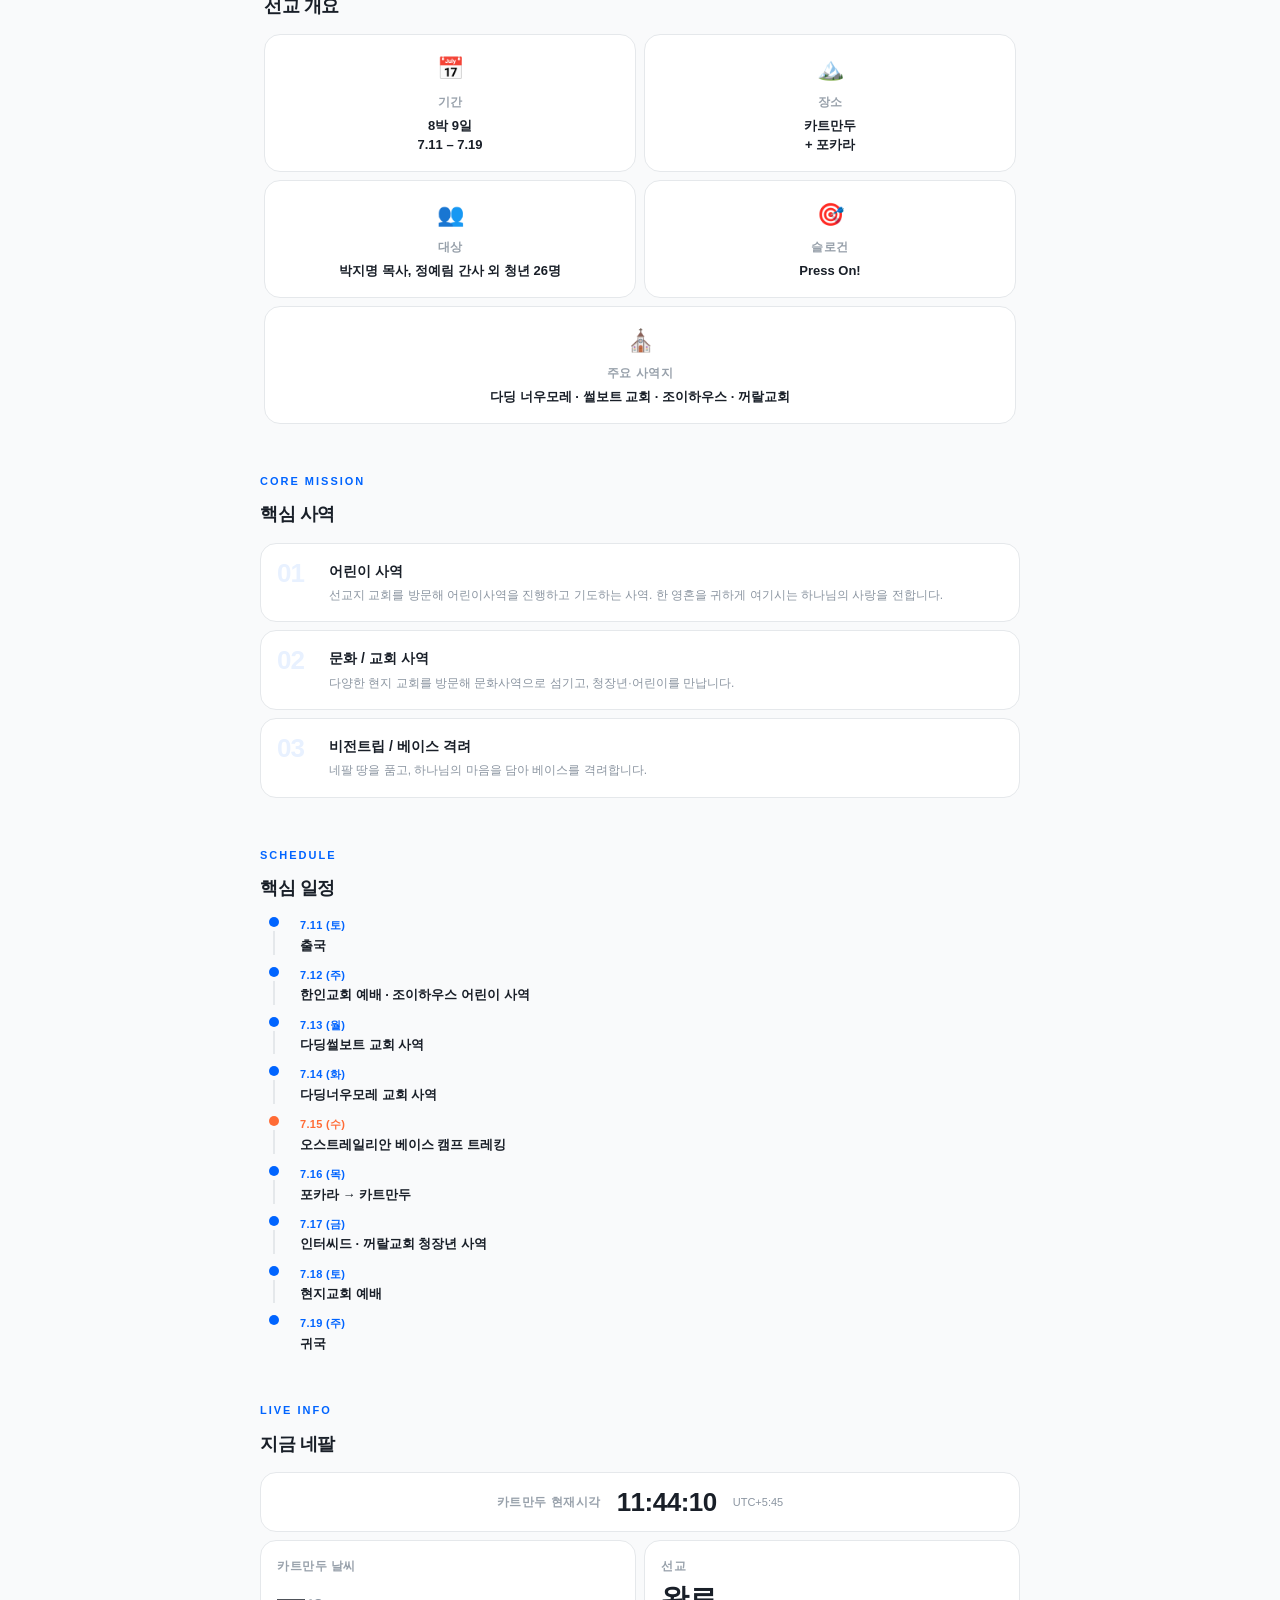
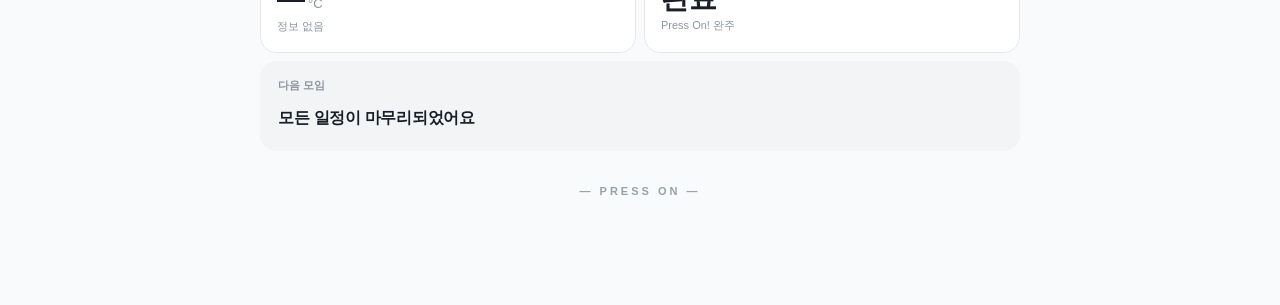
==== commit d244d9fd: "update" ====
--- a/index.html
+++ b/index.html
@@ -525,17 +525,7 @@
           </div>
 
           <div class="sub-page" id="sub-nepal">
-            <button class="map-entry" id="map-entry-btn" onclick="toggleNepalMap()">
-              <span class="map-entry-thumb">
-                <span class="map-entry-pin"><svg class="svgi" viewBox="0 0 24 24"><path d="M20 10c0 6-8 12-8 12s-8-6-8-12a8 8 0 0 1 16 0Z"/><circle cx="12" cy="10" r="3"/></svg></span>
-              </span>
-              <span class="map-entry-tx">
-                <span class="map-entry-t1">사역지 지도 보기</span>
-                <span class="map-entry-t2">카트만두 · 포카라 사역지 위치</span>
-              </span>
-              <span class="map-entry-chev"><svg class="svgi" viewBox="0 0 24 24"><path d="m6 9 6 6 6-6"/></svg></span>
-            </button>
-            <div class="nepal-map" id="nepal-map" hidden></div>
+
             <div style="padding-top: 4px">
               <div class="sch-mon-h"><span>7월</span></div>
 
@@ -568,6 +558,7 @@
                       </div>
                     </div>
                   </div></div>
+                  <div class="nepal-day-map" id="nday-map-0"></div>
               </div>
 
                             <div class="sch-item sch-acc" onclick="toggleNepalDay(1)">
@@ -591,6 +582,7 @@
                     <div class="sch-time-row"><span class="sch-time">14:00</span><span class="sch-time-content">조이하우스 어린이 사역<br>(두 팀으로 나눠서)</span></div>
                     <div class="sch-time-row"><span class="sch-time">19:00</span><span class="sch-time-content">저녁식사</span></div>
                   </div></div>
+                  <div class="nepal-day-map" id="nday-map-1"></div>
               </div>
 
                             <div class="sch-item sch-acc" onclick="toggleNepalDay(2)">
@@ -614,6 +606,7 @@
                     <div class="sch-time-row"><span class="sch-time">14:00</span><span class="sch-time-content">다딩 썰보트 교회 방문 (오후)</span></div>
                     <div class="sch-time-row"><span class="sch-time">19:00</span><span class="sch-time-content">저녁식사</span></div>
                   </div></div>
+                  <div class="nepal-day-map" id="nday-map-2"></div>
               </div>
 
                             <div class="sch-item sch-acc" onclick="toggleNepalDay(3)">
@@ -637,6 +630,7 @@
                     <div class="sch-time-row"><span class="sch-time">14:00</span><span class="sch-time-content">포카라로 이동</span></div>
                     <div class="sch-time-row"><span class="sch-time">19:00</span><span class="sch-time-content">저녁식사</span></div>
                   </div></div>
+                  <div class="nepal-day-map" id="nday-map-3"></div>
               </div>
 
                             <div class="sch-item sch-acc" onclick="toggleNepalDay(4)">
@@ -660,6 +654,7 @@
                     <div class="sch-time-row"><span class="sch-time">14:00</span><span class="sch-time-content">베이스 캠프 · 예배</span></div>
                     <div class="sch-time-row"><span class="sch-time">19:00</span><span class="sch-time-content">저녁식사</span></div>
                   </div></div>
+                  <div class="nepal-day-map" id="nday-map-4"></div>
               </div>
 
                             <div class="sch-item sch-acc" onclick="toggleNepalDay(5)">
@@ -681,6 +676,7 @@
                     <div class="sch-time-row"><span class="sch-time">08:00</span><span class="sch-time-content">포카라 → 카트만두 이동</span></div>
                     <div class="sch-time-row"><span class="sch-time">19:00</span><span class="sch-time-content">저녁식사</span></div>
                   </div></div>
+                  <div class="nepal-day-map" id="nday-map-5"></div>
               </div>
 
                             <div class="sch-item sch-acc" onclick="toggleNepalDay(6)">
@@ -704,6 +700,7 @@
                     <div class="sch-time-row"><span class="sch-time">14:00</span><span class="sch-time-content">꺼랄 교회 청장년 사역</span></div>
                     <div class="sch-time-row"><span class="sch-time">19:00</span><span class="sch-time-content">저녁식사</span></div>
                   </div></div>
+                  <div class="nepal-day-map" id="nday-map-6"></div>
               </div>
 
                             <div class="sch-item sch-acc" onclick="toggleNepalDay(7)">
@@ -726,6 +723,7 @@
                     <div class="sch-time-row"><span class="sch-time">12:00</span><span class="sch-time-content">점심식사</span></div>
                     <div class="sch-time-row"><span class="sch-time">14:00</span><span class="sch-time-content">기념품 쇼핑</span></div>
                   </div></div>
+                  <div class="nepal-day-map" id="nday-map-7"></div>
               </div>
 
                             <div class="sch-item sch-acc" onclick="toggleNepalDay(8)">
--- a/style.css
+++ b/style.css
@@ -365,106 +365,17 @@
   pointer-events: auto;
 }
 
-/* 현지 일정 — 사역지 지도 (진입 카드 + 펼침) */
-.map-entry {
-  display: flex;
-  align-items: stretch;
-  width: 100%;
-  background: var(--surface);
+/* 현지 일정 — 일자별 Leaflet 지도 */
+.nepal-day-map {
+  height: 240px;
+  border-radius: 12px;
+  overflow: hidden;
+  margin: 12px 0 4px;
   border: 1px solid var(--bd);
-  border-radius: 14px;
-  overflow: hidden;
-  margin-bottom: 14px;
-  font-family: inherit;
-  text-align: left;
-  cursor: pointer;
-  transition: transform 0.15s var(--ease);
-}
-.map-entry:active {
-  transform: scale(0.99);
-}
-.map-entry-thumb {
-  flex: none;
-  width: 84px;
-  position: relative;
-  background: linear-gradient(135deg, #dde8e1, #cadcea);
-  overflow: hidden;
-}
-.map-entry-thumb::before {
-  content: "";
-  position: absolute;
-  inset: 0;
-  background-image: linear-gradient(rgba(255, 255, 255, 0.45) 1px, transparent 1px),
-    linear-gradient(90deg, rgba(255, 255, 255, 0.45) 1px, transparent 1px);
-  background-size: 22px 22px;
-}
-.map-entry-thumb::after {
-  content: "";
-  position: absolute;
-  left: 26%;
-  top: 58%;
-  width: 46%;
-  height: 3px;
-  background: rgba(255, 255, 255, 0.65);
-  border-radius: 2px;
-  transform: rotate(-8deg);
-}
-.map-entry-pin {
-  position: absolute;
-  left: 50%;
-  top: 42%;
-  transform: translateX(-50%);
-  color: var(--acc);
-  z-index: 1;
-}
-.map-entry-pin .svgi {
-  width: 17px;
-  height: 17px;
-}
-.map-entry-tx {
-  flex: 1;
-  min-width: 0;
-  display: flex;
-  flex-direction: column;
-  justify-content: center;
-  padding: 13px 14px;
-}
-.map-entry-t1 {
-  font-size: 13.5px;
-  font-weight: 700;
-  color: var(--t1);
-}
-.map-entry-t2 {
-  font-size: 11px;
-  color: var(--t3);
-  margin-top: 3px;
-  line-height: 1.4;
-}
-.map-entry-chev {
-  flex: none;
-  display: flex;
-  align-items: center;
-  justify-content: center;
-  color: var(--t4);
-  font-size: 13px;
-  margin-right: 20px;
-  transform-origin: center;
-  transition: transform 0.35s cubic-bezier(0.22, 1, 0.36, 1);
-}
-.map-entry.open .map-entry-chev {
-  transform: rotate(180deg);
-}
-.nepal-map {
-  border: 1px solid var(--bd);
-  border-radius: 14px;
-  overflow: hidden;
-  margin-bottom: 16px;
-}
-.nepal-map iframe {
-  display: block;
-  width: 100%;
-  height: 300px;
-  border: 0;
+  background: var(--bg2);
+}
+.nepal-day-map:empty {
+  display: none;
 }
 
 /* 구매 물품 */
@@ -717,12 +628,10 @@
 }
 .page {
   display: none;
-  opacity: 0;
-  transform: translateY(16px);
 }
 .page.active {
   display: block;
-  animation: pageEnter 0.45s cubic-bezier(0.22, 1, 0.36, 1) forwards;
+  animation: pageEnter 0.45s cubic-bezier(0.22, 1, 0.36, 1) backwards;
 }
 @keyframes pageEnter {
   from {
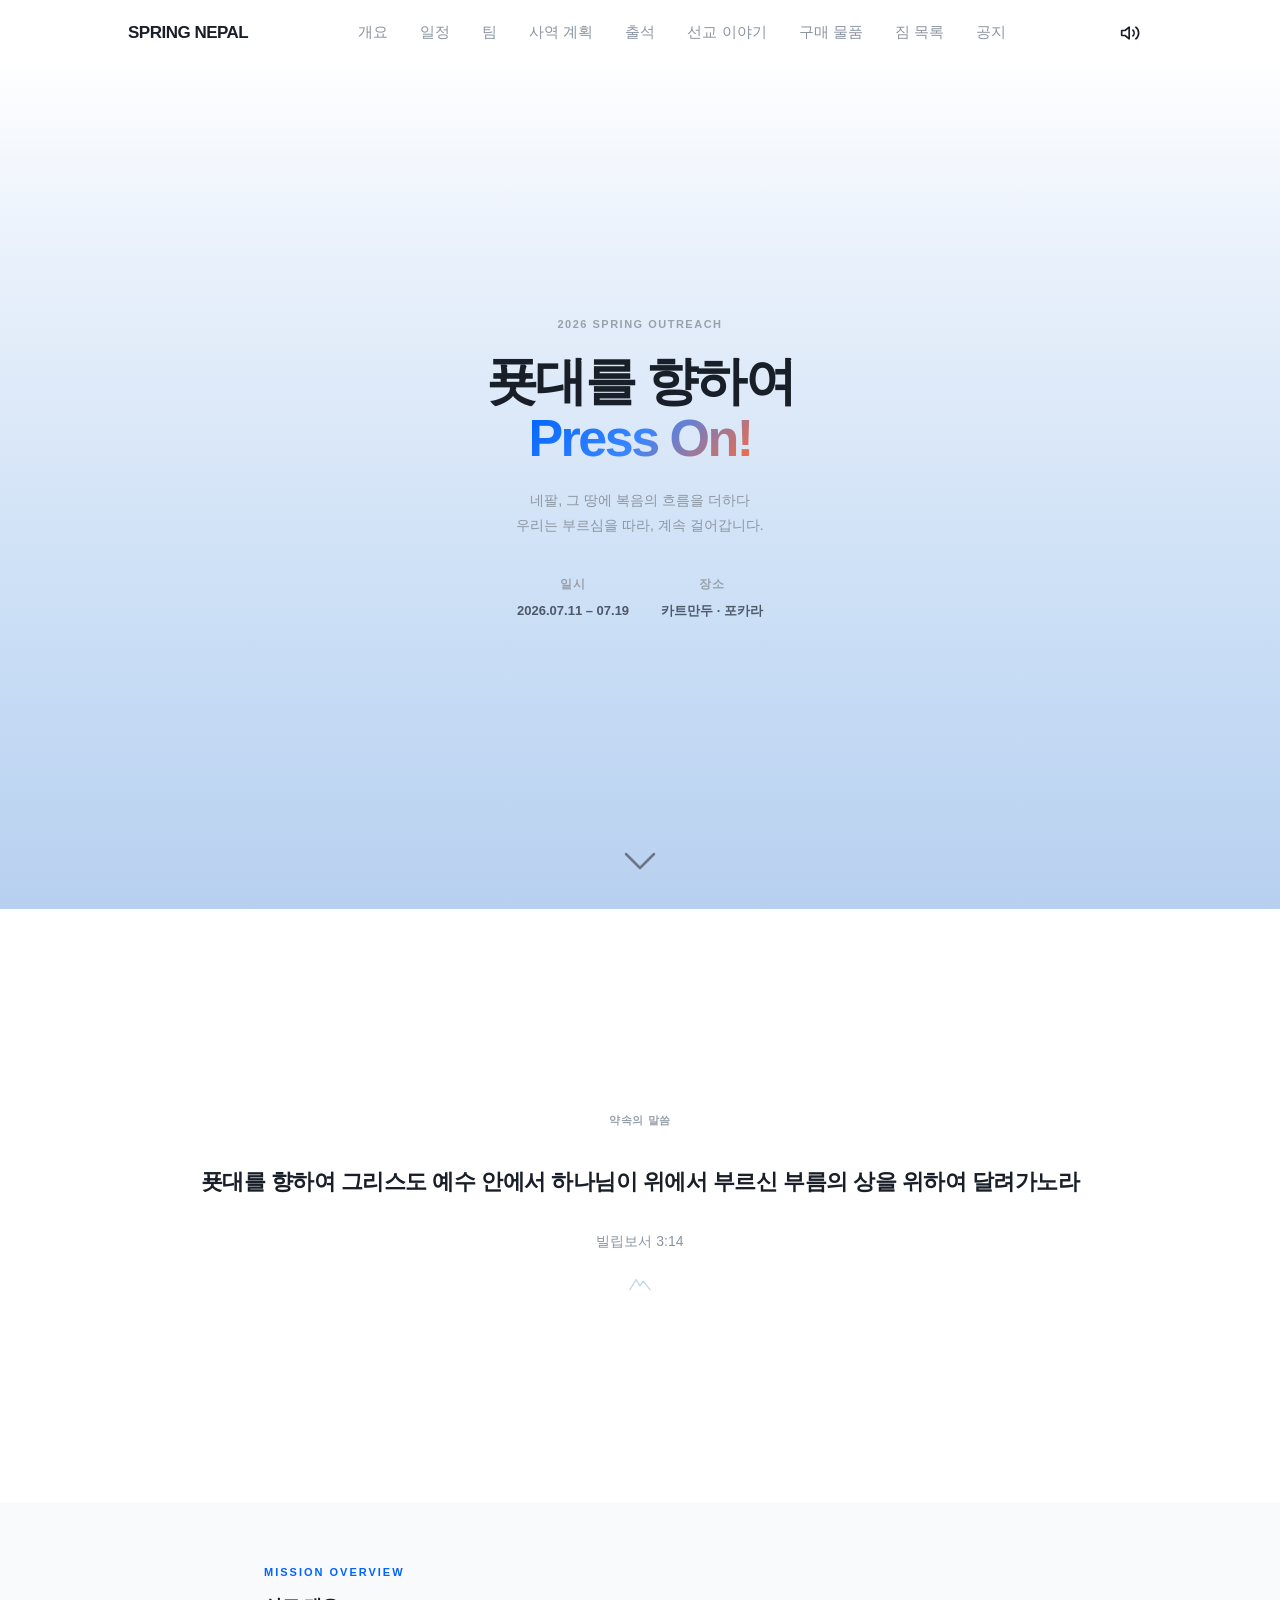
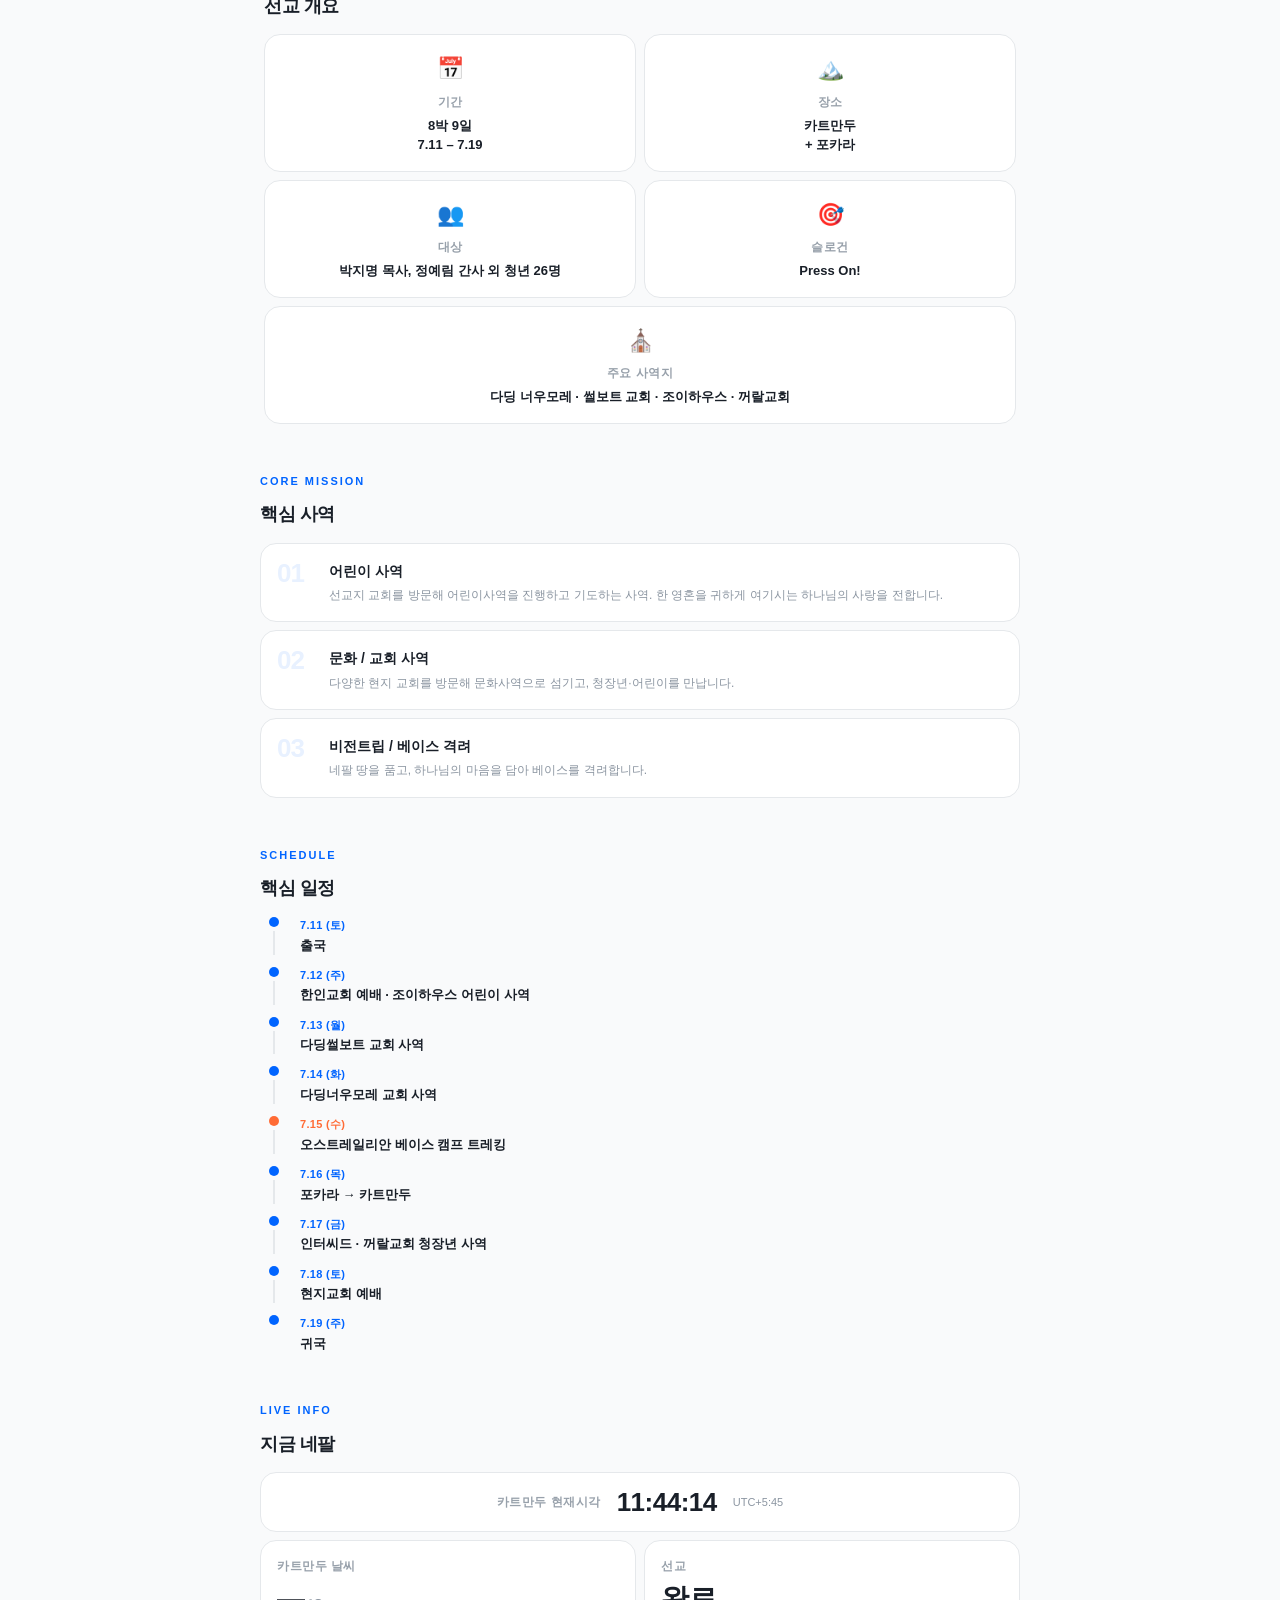
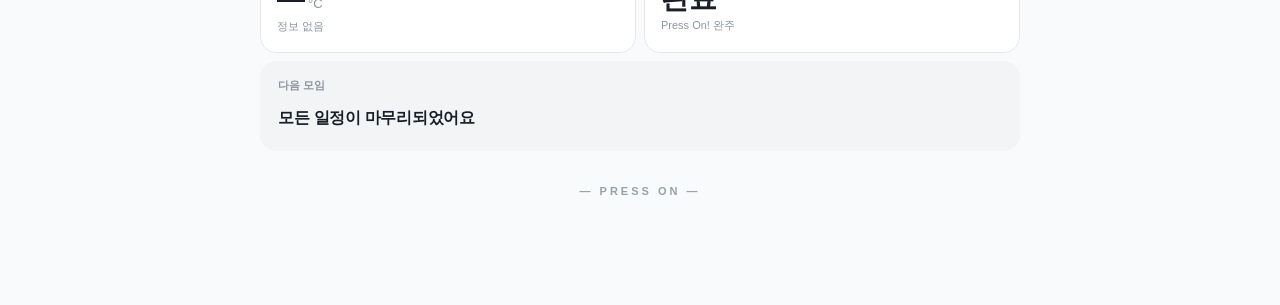
==== commit 0189fafd: "update" ====
--- a/index.html
+++ b/index.html
@@ -558,7 +558,7 @@
                       </div>
                     </div>
                   </div></div>
-                  <div class="nepal-day-map" id="nday-map-0"></div>
+                  <div class="nepal-day-map" id="nday-map-0" hidden></div>
               </div>
 
                             <div class="sch-item sch-acc" onclick="toggleNepalDay(1)">
@@ -582,7 +582,7 @@
                     <div class="sch-time-row"><span class="sch-time">14:00</span><span class="sch-time-content">조이하우스 어린이 사역<br>(두 팀으로 나눠서)</span></div>
                     <div class="sch-time-row"><span class="sch-time">19:00</span><span class="sch-time-content">저녁식사</span></div>
                   </div></div>
-                  <div class="nepal-day-map" id="nday-map-1"></div>
+                  <div class="nepal-day-map" id="nday-map-1" hidden></div>
               </div>
 
                             <div class="sch-item sch-acc" onclick="toggleNepalDay(2)">
@@ -606,7 +606,7 @@
                     <div class="sch-time-row"><span class="sch-time">14:00</span><span class="sch-time-content">다딩 썰보트 교회 방문 (오후)</span></div>
                     <div class="sch-time-row"><span class="sch-time">19:00</span><span class="sch-time-content">저녁식사</span></div>
                   </div></div>
-                  <div class="nepal-day-map" id="nday-map-2"></div>
+                  <div class="nepal-day-map" id="nday-map-2" hidden></div>
               </div>
 
                             <div class="sch-item sch-acc" onclick="toggleNepalDay(3)">
@@ -630,7 +630,7 @@
                     <div class="sch-time-row"><span class="sch-time">14:00</span><span class="sch-time-content">포카라로 이동</span></div>
                     <div class="sch-time-row"><span class="sch-time">19:00</span><span class="sch-time-content">저녁식사</span></div>
                   </div></div>
-                  <div class="nepal-day-map" id="nday-map-3"></div>
+                  <div class="nepal-day-map" id="nday-map-3" hidden></div>
               </div>
 
                             <div class="sch-item sch-acc" onclick="toggleNepalDay(4)">
@@ -654,7 +654,7 @@
                     <div class="sch-time-row"><span class="sch-time">14:00</span><span class="sch-time-content">베이스 캠프 · 예배</span></div>
                     <div class="sch-time-row"><span class="sch-time">19:00</span><span class="sch-time-content">저녁식사</span></div>
                   </div></div>
-                  <div class="nepal-day-map" id="nday-map-4"></div>
+                  <div class="nepal-day-map" id="nday-map-4" hidden></div>
               </div>
 
                             <div class="sch-item sch-acc" onclick="toggleNepalDay(5)">
@@ -676,7 +676,7 @@
                     <div class="sch-time-row"><span class="sch-time">08:00</span><span class="sch-time-content">포카라 → 카트만두 이동</span></div>
                     <div class="sch-time-row"><span class="sch-time">19:00</span><span class="sch-time-content">저녁식사</span></div>
                   </div></div>
-                  <div class="nepal-day-map" id="nday-map-5"></div>
+                  <div class="nepal-day-map" id="nday-map-5" hidden></div>
               </div>
 
                             <div class="sch-item sch-acc" onclick="toggleNepalDay(6)">
@@ -700,7 +700,7 @@
                     <div class="sch-time-row"><span class="sch-time">14:00</span><span class="sch-time-content">꺼랄 교회 청장년 사역</span></div>
                     <div class="sch-time-row"><span class="sch-time">19:00</span><span class="sch-time-content">저녁식사</span></div>
                   </div></div>
-                  <div class="nepal-day-map" id="nday-map-6"></div>
+                  <div class="nepal-day-map" id="nday-map-6" hidden></div>
               </div>
 
                             <div class="sch-item sch-acc" onclick="toggleNepalDay(7)">
@@ -723,7 +723,7 @@
                     <div class="sch-time-row"><span class="sch-time">12:00</span><span class="sch-time-content">점심식사</span></div>
                     <div class="sch-time-row"><span class="sch-time">14:00</span><span class="sch-time-content">기념품 쇼핑</span></div>
                   </div></div>
-                  <div class="nepal-day-map" id="nday-map-7"></div>
+                  <div class="nepal-day-map" id="nday-map-7" hidden></div>
               </div>
 
                             <div class="sch-item sch-acc" onclick="toggleNepalDay(8)">
--- a/style.css
+++ b/style.css
@@ -365,17 +365,22 @@
   pointer-events: auto;
 }
 
-/* 현지 일정 — 일자별 Leaflet 지도 */
+/* 현지 일정 — 일자별 지도 (구글 My Maps) */
 .nepal-day-map {
-  height: 240px;
   border-radius: 12px;
   overflow: hidden;
   margin: 12px 0 4px;
   border: 1px solid var(--bd);
   background: var(--bg2);
 }
-.nepal-day-map:empty {
+.nepal-day-map[hidden] {
   display: none;
+}
+.nepal-day-map iframe {
+  display: block;
+  width: 100%;
+  height: 260px;
+  border: 0;
 }
 
 /* 구매 물품 */
